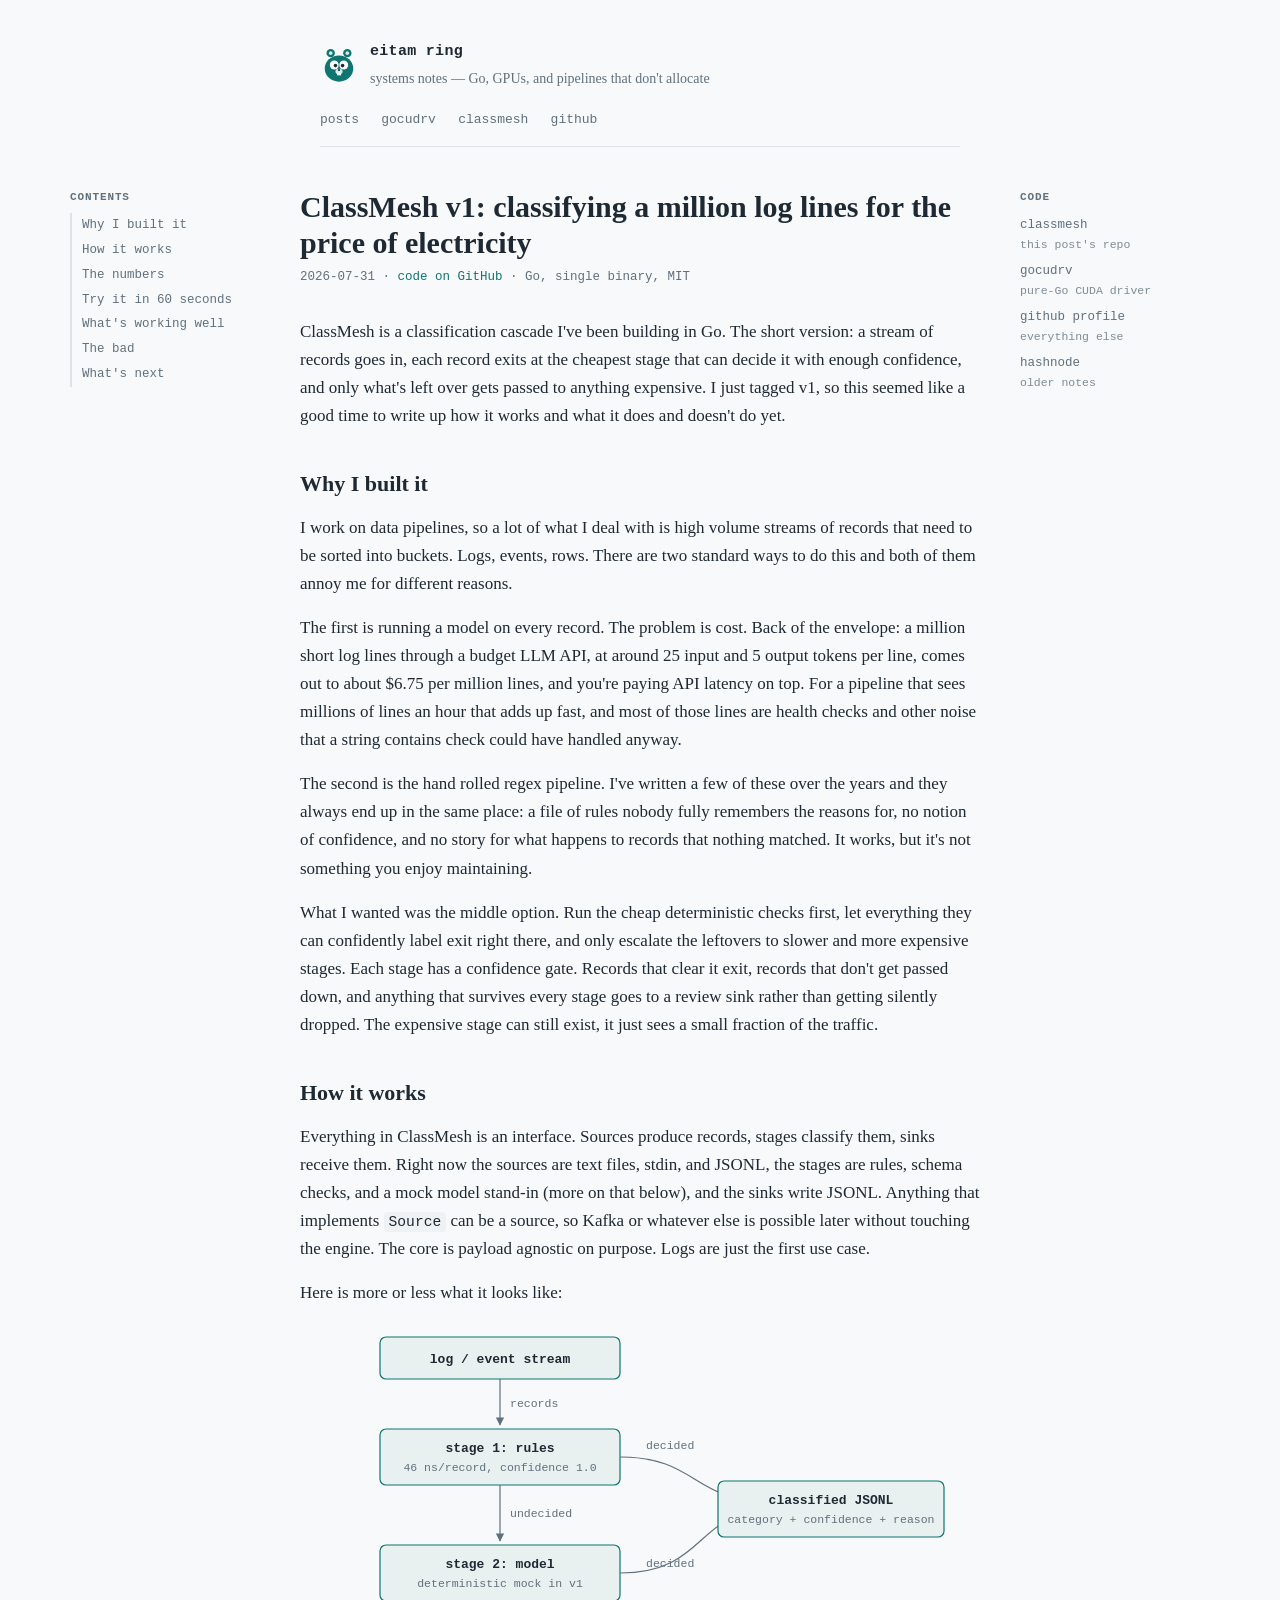
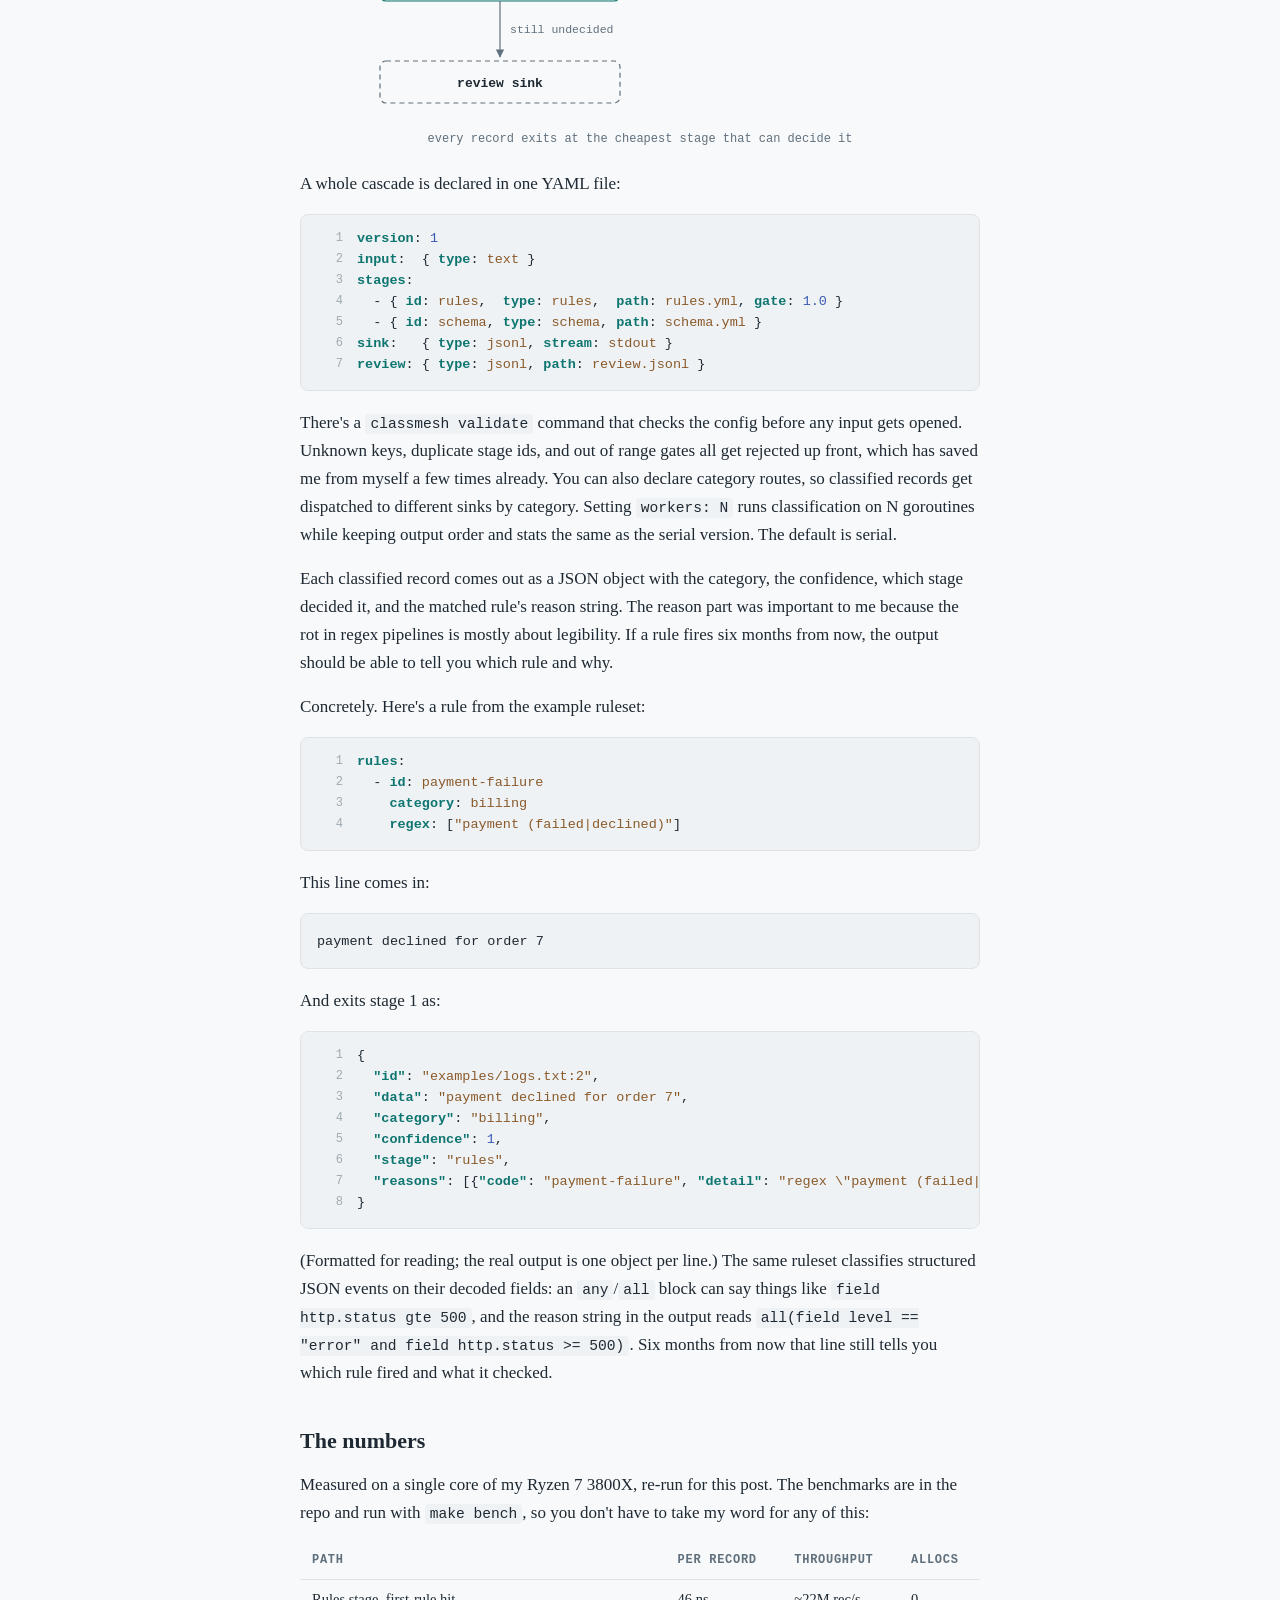
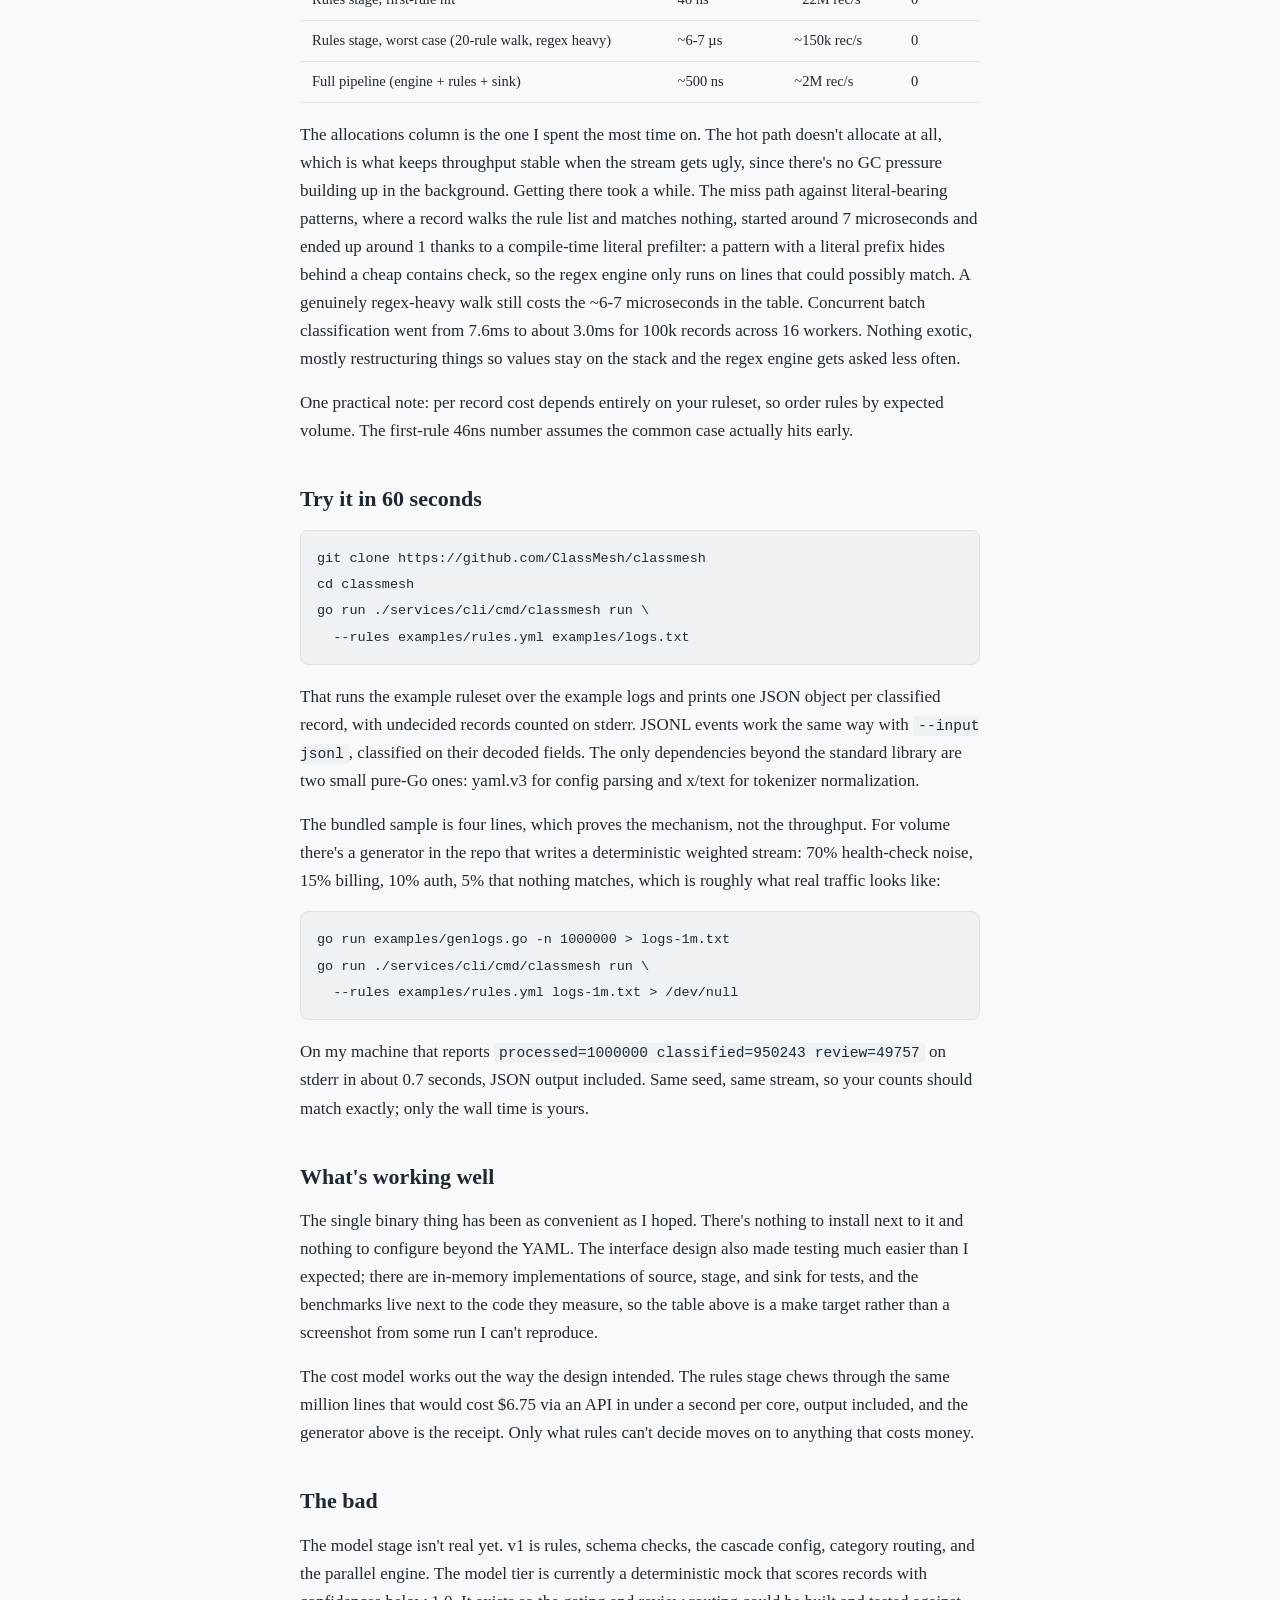
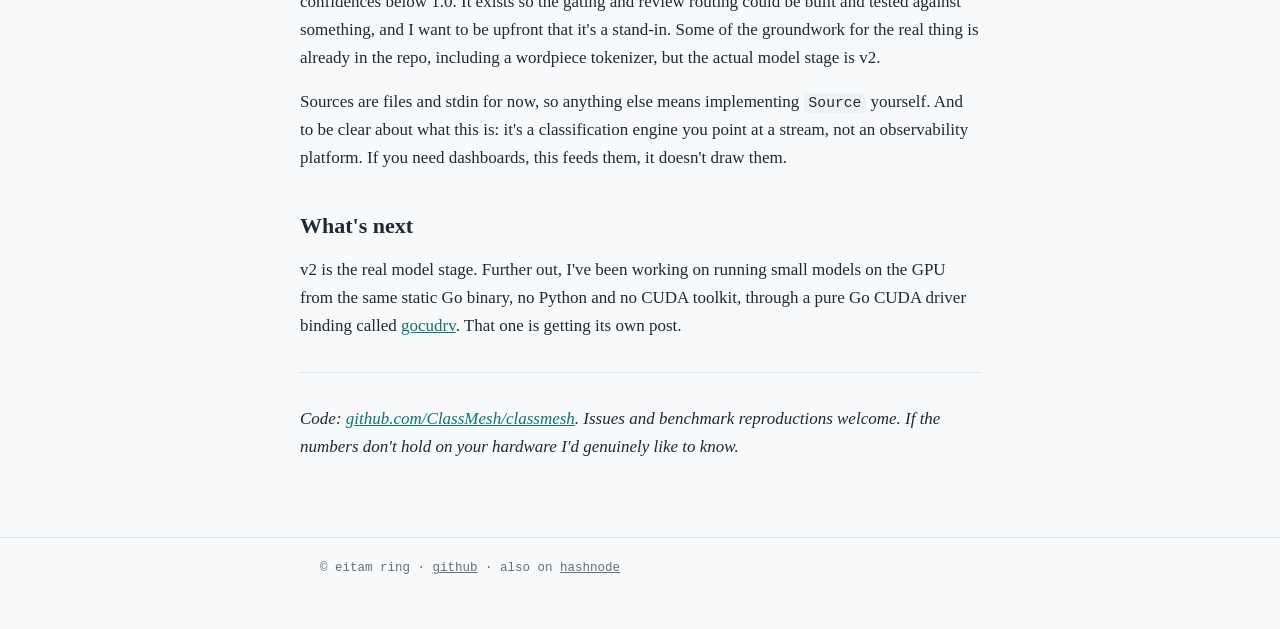
==== posts/classmesh-v1.html @ d7015627 "add rule matching example to classmesh post" ====
<!DOCTYPE html>
<html lang="en">
<head>
<meta charset="UTF-8">
<meta name="viewport" content="width=device-width, initial-scale=1.0">
<title>ClassMesh v1: classifying a million log lines for the price of electricity</title>
<meta name="description" content="A confidence-gated classification cascade in Go. Deterministic rules first, models next, expensive calls only for what's left. Zero allocations on the hot path.">
<link rel="stylesheet" href="/css/style.css">
<link rel="icon" type="image/svg+xml" href="data:image/svg+xml,%3Csvg xmlns='http://www.w3.org/2000/svg' viewBox='0 0 64 64'%3E%3Ccircle cx='18' cy='12' r='7' fill='%230e7570'/%3E%3Ccircle cx='46' cy='12' r='7' fill='%230e7570'/%3E%3Cellipse cx='32' cy='38' rx='24' ry='22' fill='%230e7570'/%3E%3Ccircle cx='24' cy='32' r='7.5' fill='%23fff'/%3E%3Ccircle cx='40' cy='32' r='7.5' fill='%23fff'/%3E%3Ccircle cx='26' cy='33' r='3' fill='%231f2933'/%3E%3Ccircle cx='38' cy='33' r='3' fill='%231f2933'/%3E%3Cellipse cx='32' cy='43' rx='6' ry='4.5' fill='%23d7ebe9'/%3E%3Ccircle cx='32' cy='40.5' r='1.8' fill='%231f2933'/%3E%3Crect x='28.6' y='45' width='3.2' height='4.5' rx='1' fill='%23fff'/%3E%3Crect x='32.2' y='45' width='3.2' height='4.5' rx='1' fill='%23fff'/%3E%3C/svg%3E">
</head>
<body>

<header class="site">
  <div class="container">
    <div class="brand">
      <svg class="logo" viewBox="0 0 64 64" width="38" height="38" aria-hidden="true">
        <circle cx="18" cy="12" r="7" fill="#0e7570"/>
        <circle cx="46" cy="12" r="7" fill="#0e7570"/>
        <circle cx="18" cy="12" r="3" fill="#d7ebe9"/>
        <circle cx="46" cy="12" r="3" fill="#d7ebe9"/>
        <ellipse cx="32" cy="38" rx="24" ry="22" fill="#0e7570"/>
        <circle cx="24" cy="32" r="7.5" fill="#fff"/>
        <circle cx="40" cy="32" r="7.5" fill="#fff"/>
        <circle cx="26" cy="33" r="3" fill="#1f2933"/>
        <circle cx="38" cy="33" r="3" fill="#1f2933"/>
        <ellipse cx="32" cy="43" rx="6" ry="4.5" fill="#d7ebe9"/>
        <circle cx="32" cy="40.5" r="1.8" fill="#1f2933"/>
        <rect x="28.6" y="45" width="3.2" height="4.5" rx="1" fill="#fff"/>
        <rect x="32.2" y="45" width="3.2" height="4.5" rx="1" fill="#fff"/>
      </svg>
      <div>
        <div class="name"><a href="/">eitam ring</a></div>
        <div class="tagline">systems notes — Go, GPUs, and pipelines that don't allocate</div>
      </div>
    </div>
    <nav>
      <a href="/">posts</a>
      <a href="https://github.com/eitamring/gocudrv">gocudrv</a>
      <a href="https://github.com/ClassMesh/classmesh">classmesh</a>
      <a href="https://github.com/eitamring">github</a>
    </nav>
  </div>
</header>

<main>
  <div class="post-grid">

    <nav class="rail toc" aria-label="Table of contents">
      <h4>contents</h4>
      <a href="#why">Why I built it</a>
      <a href="#how">How it works</a>
      <a href="#numbers">The numbers</a>
      <a href="#try">Try it in 60 seconds</a>
      <a href="#good">What's working well</a>
      <a href="#bad">The bad</a>
      <a href="#next">What's next</a>
    </nav>

    <article>
      <h1>ClassMesh v1: classifying a million log lines for the price of electricity</h1>
      <div class="meta">2026-07-31 · <a href="https://github.com/ClassMesh/classmesh">code on GitHub</a> · Go, single binary, MIT</div>

      <p>ClassMesh is a classification cascade I've been building in Go. The short
      version: a stream of records goes in, each record exits at the cheapest stage
      that can decide it with enough confidence, and only what's left over gets
      passed to anything expensive. I just tagged v1, so this seemed like a good
      time to write up how it works and what it does and doesn't do yet.</p>

      <h2 id="why">Why I built it</h2>

      <p>I work on data pipelines, so a lot of what I deal with is high volume
      streams of records that need to be sorted into buckets. Logs, events, rows.
      There are two standard ways to do this and both of them annoy me for
      different reasons.</p>

      <p>The first is running a model on every record. The problem is cost.
      Back of the envelope: a million short log lines through a budget LLM API,
      at around 25 input and 5 output tokens per line, comes out to about $6.75
      per million lines, and you're paying API latency on top. For a pipeline
      that sees millions of lines an hour that adds up fast, and most of those
      lines are health checks and other noise that a string contains check
      could have handled anyway.</p>

      <p>The second is the hand rolled regex pipeline. I've written a few of
      these over the years and they always end up in the same place: a file of
      rules nobody fully remembers the reasons for, no notion of confidence,
      and no story for what happens to records that nothing matched. It works,
      but it's not something you enjoy maintaining.</p>

      <p>What I wanted was the middle option. Run the cheap deterministic checks
      first, let everything they can confidently label exit right there, and only
      escalate the leftovers to slower and more expensive stages. Each stage has
      a confidence gate. Records that clear it exit, records that don't get passed
      down, and anything that survives every stage goes to a review sink rather
      than getting silently dropped. The expensive stage can still exist, it just
      sees a small fraction of the traffic.</p>

      <h2 id="how">How it works</h2>

      <p>Everything in ClassMesh is an interface. Sources produce records, stages
      classify them, sinks receive them. Right now the sources are text files,
      stdin, and JSONL, the stages are rules, schema checks, and a mock model
      stand-in (more on that below), and the sinks write JSONL. Anything that
      implements <code>Source</code> can be a source, so Kafka or whatever else
      is possible later without touching the engine. The core is payload agnostic
      on purpose. Logs are just the first use case.</p>

      <p>Here is more or less what it looks like:</p>

      <figure class="diagram">
        <svg viewBox="0 0 660 392" width="660" role="img" aria-label="Cascade flow: a stream enters the rules stage; decided records exit to the classified JSONL sink; undecided records escalate to the model stage and finally to the review sink.">
          <defs>
            <marker id="arr" viewBox="0 0 10 10" refX="9" refY="5" markerWidth="7" markerHeight="7" orient="auto-start-reverse">
              <path d="M0,0 L10,5 L0,10 z" fill="#61707d"/>
            </marker>
          </defs>
          <style>
            .box{fill:#e8f1f0;stroke:#0e7570;stroke-width:1.2}
            .boxalt{fill:#f7f9fa;stroke:#61707d;stroke-width:1.2;stroke-dasharray:5 4}
            .t{font:600 13px ui-monospace,Menlo,Consolas,monospace;fill:#1f2933;text-anchor:middle}
            .t2{font:11.5px ui-monospace,Menlo,Consolas,monospace;fill:#61707d;text-anchor:middle}
            .lbl{font:11.5px ui-monospace,Menlo,Consolas,monospace;fill:#61707d}
            .edge{stroke:#61707d;stroke-width:1.2;fill:none}
          </style>

          <rect class="box" x="70" y="14" width="240" height="42" rx="6"/>
          <text class="t" x="190" y="40">log / event stream</text>

          <line class="edge" x1="190" y1="56" x2="190" y2="102" marker-end="url(#arr)"/>
          <text class="lbl" x="200" y="84">records</text>

          <rect class="box" x="70" y="106" width="240" height="56" rx="6"/>
          <text class="t" x="190" y="129">stage 1: rules</text>
          <text class="t2" x="190" y="148">46 ns/record, confidence 1.0</text>

          <path class="edge" d="M310,134 C 370,134 380,160 416,172" marker-end="url(#arr)"/>
          <text class="lbl" x="336" y="126">decided</text>

          <line class="edge" x1="190" y1="162" x2="190" y2="218" marker-end="url(#arr)"/>
          <text class="lbl" x="200" y="194">undecided</text>

          <rect class="box" x="70" y="222" width="240" height="56" rx="6"/>
          <text class="t" x="190" y="245">stage 2: model</text>
          <text class="t2" x="190" y="264">deterministic mock in v1</text>

          <path class="edge" d="M310,250 C 375,250 385,215 416,198" marker-end="url(#arr)"/>
          <text class="lbl" x="336" y="244">decided</text>

          <line class="edge" x1="190" y1="278" x2="190" y2="334" marker-end="url(#arr)"/>
          <text class="lbl" x="200" y="310">still undecided</text>

          <rect class="boxalt" x="70" y="338" width="240" height="42" rx="6"/>
          <text class="t" x="190" y="364">review sink</text>

          <rect class="box" x="408" y="158" width="226" height="56" rx="6"/>
          <text class="t" x="521" y="181">classified JSONL</text>
          <text class="t2" x="521" y="200">category + confidence + reason</text>
        </svg>
        <figcaption>every record exits at the cheapest stage that can decide it</figcaption>
      </figure>

      <p>A whole cascade is declared in one YAML file:</p>

      <pre class="code-numbered"><code><span class="ln"><span class="tok-k">version</span>: <span class="tok-n">1</span></span>
<span class="ln"><span class="tok-k">input</span>:  { <span class="tok-k">type</span>: <span class="tok-s">text</span> }</span>
<span class="ln"><span class="tok-k">stages</span>:</span>
<span class="ln">  - { <span class="tok-k">id</span>: <span class="tok-s">rules</span>,  <span class="tok-k">type</span>: <span class="tok-s">rules</span>,  <span class="tok-k">path</span>: <span class="tok-s">rules.yml</span>, <span class="tok-k">gate</span>: <span class="tok-n">1.0</span> }</span>
<span class="ln">  - { <span class="tok-k">id</span>: <span class="tok-s">schema</span>, <span class="tok-k">type</span>: <span class="tok-s">schema</span>, <span class="tok-k">path</span>: <span class="tok-s">schema.yml</span> }</span>
<span class="ln"><span class="tok-k">sink</span>:   { <span class="tok-k">type</span>: <span class="tok-s">jsonl</span>, <span class="tok-k">stream</span>: <span class="tok-s">stdout</span> }</span>
<span class="ln"><span class="tok-k">review</span>: { <span class="tok-k">type</span>: <span class="tok-s">jsonl</span>, <span class="tok-k">path</span>: <span class="tok-s">review.jsonl</span> }</span></code></pre>

      <p>There's a <code>classmesh validate</code> command that checks the config
      before any input gets opened. Unknown keys, duplicate stage ids, and out of
      range gates all get rejected up front, which has saved me from myself a few
      times already. You can also declare category routes, so classified records
      get dispatched to different sinks by category. Setting <code>workers: N</code>
      runs classification on N goroutines while keeping output order and stats the
      same as the serial version. The default is serial.</p>

      <p>Each classified record comes out as a JSON object with the category, the
      confidence, which stage decided it, and the matched rule's reason string.
      The reason part was important to me because the rot in regex pipelines is
      mostly about legibility. If a rule fires six months from now, the output
      should be able to tell you which rule and why.</p>

      <p>Concretely. Here's a rule from the example ruleset:</p>

      <pre class="code-numbered"><code><span class="ln"><span class="tok-k">rules</span>:</span>
<span class="ln">  - <span class="tok-k">id</span>: <span class="tok-s">payment-failure</span></span>
<span class="ln">    <span class="tok-k">category</span>: <span class="tok-s">billing</span></span>
<span class="ln">    <span class="tok-k">regex</span>: [<span class="tok-s">"payment (failed|declined)"</span>]</span></code></pre>

      <p>This line comes in:</p>

      <pre><code>payment declined for order 7</code></pre>

      <p>And exits stage 1 as:</p>

      <pre class="code-numbered"><code><span class="ln">{</span>
<span class="ln">  <span class="tok-k">"id"</span>: <span class="tok-s">"examples/logs.txt:2"</span>,</span>
<span class="ln">  <span class="tok-k">"data"</span>: <span class="tok-s">"payment declined for order 7"</span>,</span>
<span class="ln">  <span class="tok-k">"category"</span>: <span class="tok-s">"billing"</span>,</span>
<span class="ln">  <span class="tok-k">"confidence"</span>: <span class="tok-n">1</span>,</span>
<span class="ln">  <span class="tok-k">"stage"</span>: <span class="tok-s">"rules"</span>,</span>
<span class="ln">  <span class="tok-k">"reasons"</span>: [{<span class="tok-k">"code"</span>: <span class="tok-s">"payment-failure"</span>, <span class="tok-k">"detail"</span>: <span class="tok-s">"regex \"payment (failed|declined)\""</span>}]</span>
<span class="ln">}</span></code></pre>

      <p>(Formatted for reading; the real output is one object per line.) The
      same ruleset classifies structured JSON events on their decoded fields:
      an <code>any</code>/<code>all</code> block can say things like
      <code>field http.status gte 500</code>, and the reason string in the
      output reads <code>all(field level == "error" and field http.status
      &gt;= 500)</code>. Six months from now that line still tells you which
      rule fired and what it checked.</p>

      <h2 id="numbers">The numbers</h2>

      <p>Measured on a single core of my Ryzen 7 3800X, re-run for this post. The
      benchmarks are in the repo and run with <code>make bench</code>, so you
      don't have to take my word for any of this:</p>

      <table>
        <tr><th>Path</th><th>Per record</th><th>Throughput</th><th>Allocs</th></tr>
        <tr><td>Rules stage, first-rule hit</td><td>46 ns</td><td>~22M rec/s</td><td>0</td></tr>
        <tr><td>Rules stage, worst case (20-rule walk, regex heavy)</td><td>~6-7 µs</td><td>~150k rec/s</td><td>0</td></tr>
        <tr><td>Full pipeline (engine + rules + sink)</td><td>~500 ns</td><td>~2M rec/s</td><td>0</td></tr>
      </table>

      <p>The allocations column is the one I spent the most time on. The hot path
      doesn't allocate at all, which is what keeps throughput stable when the
      stream gets ugly, since there's no GC pressure building up in the
      background. Getting there took a while. The miss path against
      literal-bearing patterns, where a record walks the rule list and matches
      nothing, started around 7 microseconds and ended up around 1 thanks to a
      compile-time literal prefilter: a pattern with a literal prefix hides
      behind a cheap contains check, so the regex engine only runs on lines that
      could possibly match. A genuinely regex-heavy walk still costs the ~6-7
      microseconds in the table. Concurrent batch classification went from 7.6ms
      to about 3.0ms for 100k records across 16 workers. Nothing exotic, mostly
      restructuring things so values stay on the stack and the regex engine gets
      asked less often.</p>

      <p>One practical note: per record cost depends entirely on your ruleset,
      so order rules by expected volume. The first-rule 46ns number assumes the
      common case actually hits early.</p>

      <h2 id="try">Try it in 60 seconds</h2>

      <pre><code>git clone https://github.com/ClassMesh/classmesh
cd classmesh
go run ./services/cli/cmd/classmesh run \
  --rules examples/rules.yml examples/logs.txt</code></pre>

      <p>That runs the example ruleset over the example logs and prints one JSON
      object per classified record, with undecided records counted on stderr.
      JSONL events work the same way with <code>--input jsonl</code>, classified
      on their decoded fields. The only dependencies beyond the standard library
      are two small pure-Go ones: yaml.v3 for config parsing and x/text for
      tokenizer normalization.</p>

      <p>The bundled sample is four lines, which proves the mechanism, not the
      throughput. For volume there's a generator in the repo that writes a
      deterministic weighted stream: 70% health-check noise, 15% billing, 10%
      auth, 5% that nothing matches, which is roughly what real traffic looks
      like:</p>

      <pre><code>go run examples/genlogs.go -n 1000000 > logs-1m.txt
go run ./services/cli/cmd/classmesh run \
  --rules examples/rules.yml logs-1m.txt > /dev/null</code></pre>

      <p>On my machine that reports <code>processed=1000000 classified=950243
      review=49757</code> on stderr in about 0.7 seconds, JSON output included.
      Same seed, same stream, so your counts should match exactly; only the
      wall time is yours.</p>

      <h2 id="good">What's working well</h2>

      <p>The single binary thing has been as convenient as I hoped. There's nothing
      to install next to it and nothing to configure beyond the YAML. The interface
      design also made testing much easier than I expected; there are in-memory
      implementations of source, stage, and sink for tests, and the benchmarks
      live next to the code they measure, so the table above is a make target
      rather than a screenshot from some run I can't reproduce.</p>

      <p>The cost model works out the way the design intended. The rules stage
      chews through the same million lines that would cost $6.75 via an API in
      under a second per core, output included, and the generator above is the
      receipt. Only what rules can't decide moves on to anything that costs
      money.</p>

      <h2 id="bad">The bad</h2>

      <p>The model stage isn't real yet. v1 is rules, schema checks, the cascade
      config, category routing, and the parallel engine. The model tier is
      currently a deterministic mock that scores records with confidences below
      1.0. It exists so the gating and review routing could be built and tested
      against something, and I want to be upfront that it's a stand-in. Some of
      the groundwork for the real thing is already in the repo, including a
      wordpiece tokenizer, but the actual model stage is v2.</p>

      <p>Sources are files and stdin for now, so anything else means implementing
      <code>Source</code> yourself. And to be clear about what this is: it's a
      classification engine you point at a stream, not an observability platform.
      If you need dashboards, this feeds them, it doesn't draw them.</p>

      <h2 id="next">What's next</h2>

      <p>v2 is the real model stage. Further out, I've been working on running
      small models on the GPU from the same static Go binary, no Python and no
      CUDA toolkit, through a pure Go CUDA driver binding called
      <a href="https://github.com/eitamring/gocudrv">gocudrv</a>. That one is
      getting its own post.</p>

      <hr>
      <p><em>Code: <a href="https://github.com/ClassMesh/classmesh">github.com/ClassMesh/classmesh</a>.
      Issues and benchmark reproductions welcome. If the numbers don't hold on
      your hardware I'd genuinely like to know.</em></p>
    </article>

    <aside class="rail repos" aria-label="Code links">
      <h4>code</h4>
      <a href="https://github.com/ClassMesh/classmesh">classmesh</a>
      <div class="desc">this post's repo</div>
      <a href="https://github.com/eitamring/gocudrv">gocudrv</a>
      <div class="desc">pure-Go CUDA driver</div>
      <a href="https://github.com/eitamring">github profile</a>
      <div class="desc">everything else</div>
      <a href="https://valkdb.hashnode.dev">hashnode</a>
      <div class="desc">older notes</div>
    </aside>

  </div>
</main>

<footer class="site">
  <div class="container">
    © eitam ring · <a href="https://github.com/eitamring">github</a> · also on <a href="https://valkdb.hashnode.dev">hashnode</a>
  </div>
</footer>

</body>
</html>
---- css/style.css ----
/* eitamring.github.io — one stylesheet, no build step.
   Palette: cool architectural off-white + slate text + teal accent.
   2026 direction: soft cold white (not cream, not dark), single accent.
   Contrast checked: text 13.9:1, accent on paper 5.6:1 (WCAG AA+). */

:root{
  --paper:#f7f9fa;       /* cool off-white, architectural */
  --surface:#eef2f4;     /* code blocks, slightly deeper cool gray */
  --text:#1f2933;        /* dark slate, softer than black */
  --muted:#61707d;       /* secondary text */
  --accent:#0e7570;      /* transformative teal */
  --accent-soft:#d7ebe9; /* teal wash for subtle highlights */
  --line:#dde3e7;        /* hairlines */
  --maxw:680px;
}
*{margin:0;padding:0;box-sizing:border-box}
html{font-size:17px}
body{
  background:var(--paper);
  color:var(--text);
  font-family:Georgia,'Times New Roman',serif;
  line-height:1.65;
}
.container{max-width:var(--maxw);margin:0 auto;padding:0 20px}

/* header */
header.site{padding:40px 0 8px}
header.site .brand{display:flex;align-items:center;gap:12px}
header.site .logo{flex:none;display:block}
header.site .name{
  font-family:ui-monospace,'SF Mono',Menlo,Consolas,monospace;
  font-size:15px;font-weight:700;letter-spacing:.02em;
}
header.site .name a{color:var(--text);text-decoration:none}
header.site .name a:hover{color:var(--accent)}
header.site .tagline{color:var(--muted);font-size:14px;margin-top:2px}
header.site nav{margin-top:14px;padding-bottom:14px;border-bottom:1px solid var(--line)}
header.site nav a{
  font-family:ui-monospace,'SF Mono',Menlo,Consolas,monospace;
  font-size:13px;color:var(--muted);text-decoration:none;margin-right:18px;
}
header.site nav a:hover{color:var(--accent)}

/* index list */
main{padding:34px 0 60px}
.post-list{list-style:none}
.post-list li{
  display:flex;justify-content:space-between;align-items:baseline;gap:16px;
  padding:10px 0;border-bottom:1px dotted var(--line);
}
.post-list a{color:var(--text);text-decoration:none;font-size:17px}
.post-list a:hover{color:var(--accent);text-decoration:underline}
.post-list time{
  font-family:ui-monospace,'SF Mono',Menlo,Consolas,monospace;
  font-size:12px;color:var(--muted);white-space:nowrap;
}

/* article */
article h1{font-size:30px;line-height:1.2;margin-bottom:6px;font-weight:700}
article .meta{
  font-family:ui-monospace,'SF Mono',Menlo,Consolas,monospace;
  font-size:12.5px;color:var(--muted);margin-bottom:30px;
}
article .meta a{color:var(--accent);text-decoration:none}
article h2{font-size:22px;margin:36px 0 12px}
article h3{font-size:18px;margin:28px 0 10px}
article p{margin-bottom:16px}
article a{color:var(--accent)}
article ul,article ol{margin:0 0 16px 24px}
article li{margin-bottom:6px}
article blockquote{
  border-left:3px solid var(--accent);padding-left:16px;margin:0 0 16px;
  color:var(--muted);font-style:italic;
}
article img{max-width:100%;border-radius:6px;margin:8px 0 16px}
article hr{border:none;border-top:1px solid var(--line);margin:32px 0}
article mark{background:var(--accent-soft);padding:1px 4px;border-radius:3px}

/* code */
code{
  font-family:ui-monospace,'SF Mono',Menlo,Consolas,monospace;
  font-size:.86em;background:var(--surface);
  padding:2px 5px;border-radius:4px;
}
pre{
  background:var(--surface);border:1px solid var(--line);border-radius:8px;
  padding:14px 16px;overflow-x:auto;margin:0 0 18px;line-height:1.55;
}
pre code{background:none;padding:0;font-size:13.5px}

/* line-numbered code with light token tinting (no JS, no highlighter) */
.code-numbered code{counter-reset:line;display:block;white-space:normal}
.code-numbered .ln{display:block;counter-increment:line;padding-left:40px;position:relative;white-space:pre}
.code-numbered .ln::before{
  content:counter(line);position:absolute;left:0;top:0;width:26px;
  text-align:right;color:var(--muted);opacity:.55;font-size:12px;
}
.tok-k{color:var(--accent);font-weight:600}   /* keys, keywords */
.tok-s{color:#8a5a2b}                          /* strings, values */
.tok-n{color:#3b5bb5}                          /* numbers */
.tok-c{color:var(--muted);font-style:italic}   /* comments */

/* flow diagram */
figure.diagram{margin:8px 0 20px;text-align:center}
figure.diagram svg{max-width:100%;height:auto}
figure.diagram figcaption{
  font-family:ui-monospace,'SF Mono',Menlo,Consolas,monospace;
  font-size:12px;color:var(--muted);margin-top:6px;
}

/* tables (benchmarks) */
table{border-collapse:collapse;width:100%;margin:0 0 18px;font-size:14.5px}
th,td{text-align:left;padding:8px 12px;border-bottom:1px solid var(--line)}
th{
  font-family:ui-monospace,'SF Mono',Menlo,Consolas,monospace;
  font-size:12px;text-transform:uppercase;letter-spacing:.06em;color:var(--muted);
}
td code{font-size:13px}

/* post layout: toc rail left, article center, repo rail right.
   Rails only appear when the viewport is wide enough to hold all three. */
.post-grid{
  display:grid;
  grid-template-columns:190px minmax(0,var(--maxw)) 190px;
  gap:40px;justify-content:center;padding:0 20px;
}
.rail{
  position:sticky;top:28px;align-self:start;
  font-family:ui-monospace,'SF Mono',Menlo,Consolas,monospace;
  font-size:12.5px;line-height:1.5;
}
.rail h4{
  font-size:11px;text-transform:uppercase;letter-spacing:.08em;
  color:var(--muted);font-weight:700;margin-bottom:8px;
}
.toc a{
  display:block;color:var(--muted);text-decoration:none;
  padding:3px 0 3px 10px;border-left:2px solid var(--line);
}
.toc a:hover{color:var(--accent);border-left-color:var(--accent)}
.repos a{
  display:block;color:var(--muted);text-decoration:none;padding:3px 0;
}
.repos a:hover{color:var(--accent)}
.repos .desc{color:var(--muted);font-size:11.5px;margin:-2px 0 6px;opacity:.8}
@media(max-width:1120px){
  .post-grid{display:block;max-width:var(--maxw);margin:0 auto;padding:0}
  .rail{display:none}
}

/* footer */
footer.site{
  border-top:1px solid var(--line);padding:20px 0 50px;
  font-family:ui-monospace,'SF Mono',Menlo,Consolas,monospace;
  font-size:12.5px;color:var(--muted);
}
footer.site a{color:var(--muted)}
footer.site a:hover{color:var(--accent)}

@media(max-width:520px){
  html{font-size:16px}
  .post-list li{flex-direction:column;gap:2px}
}
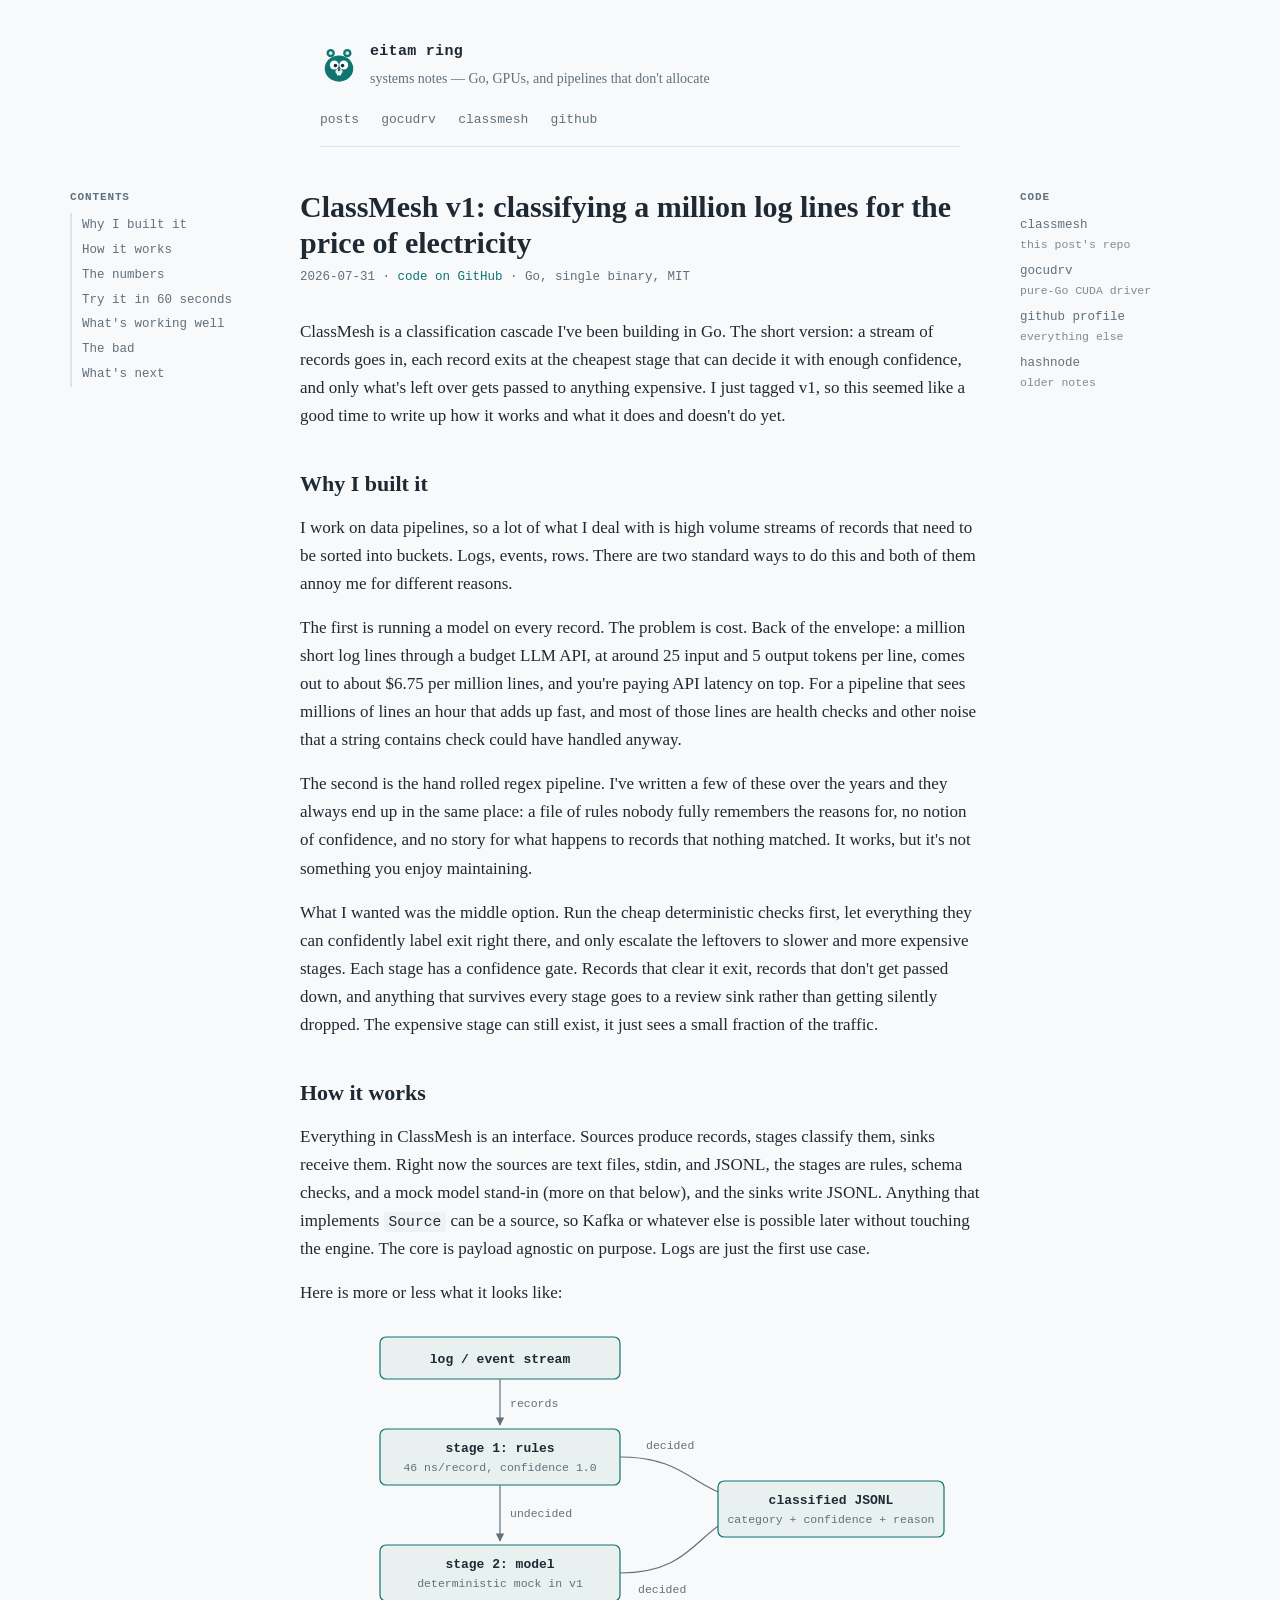
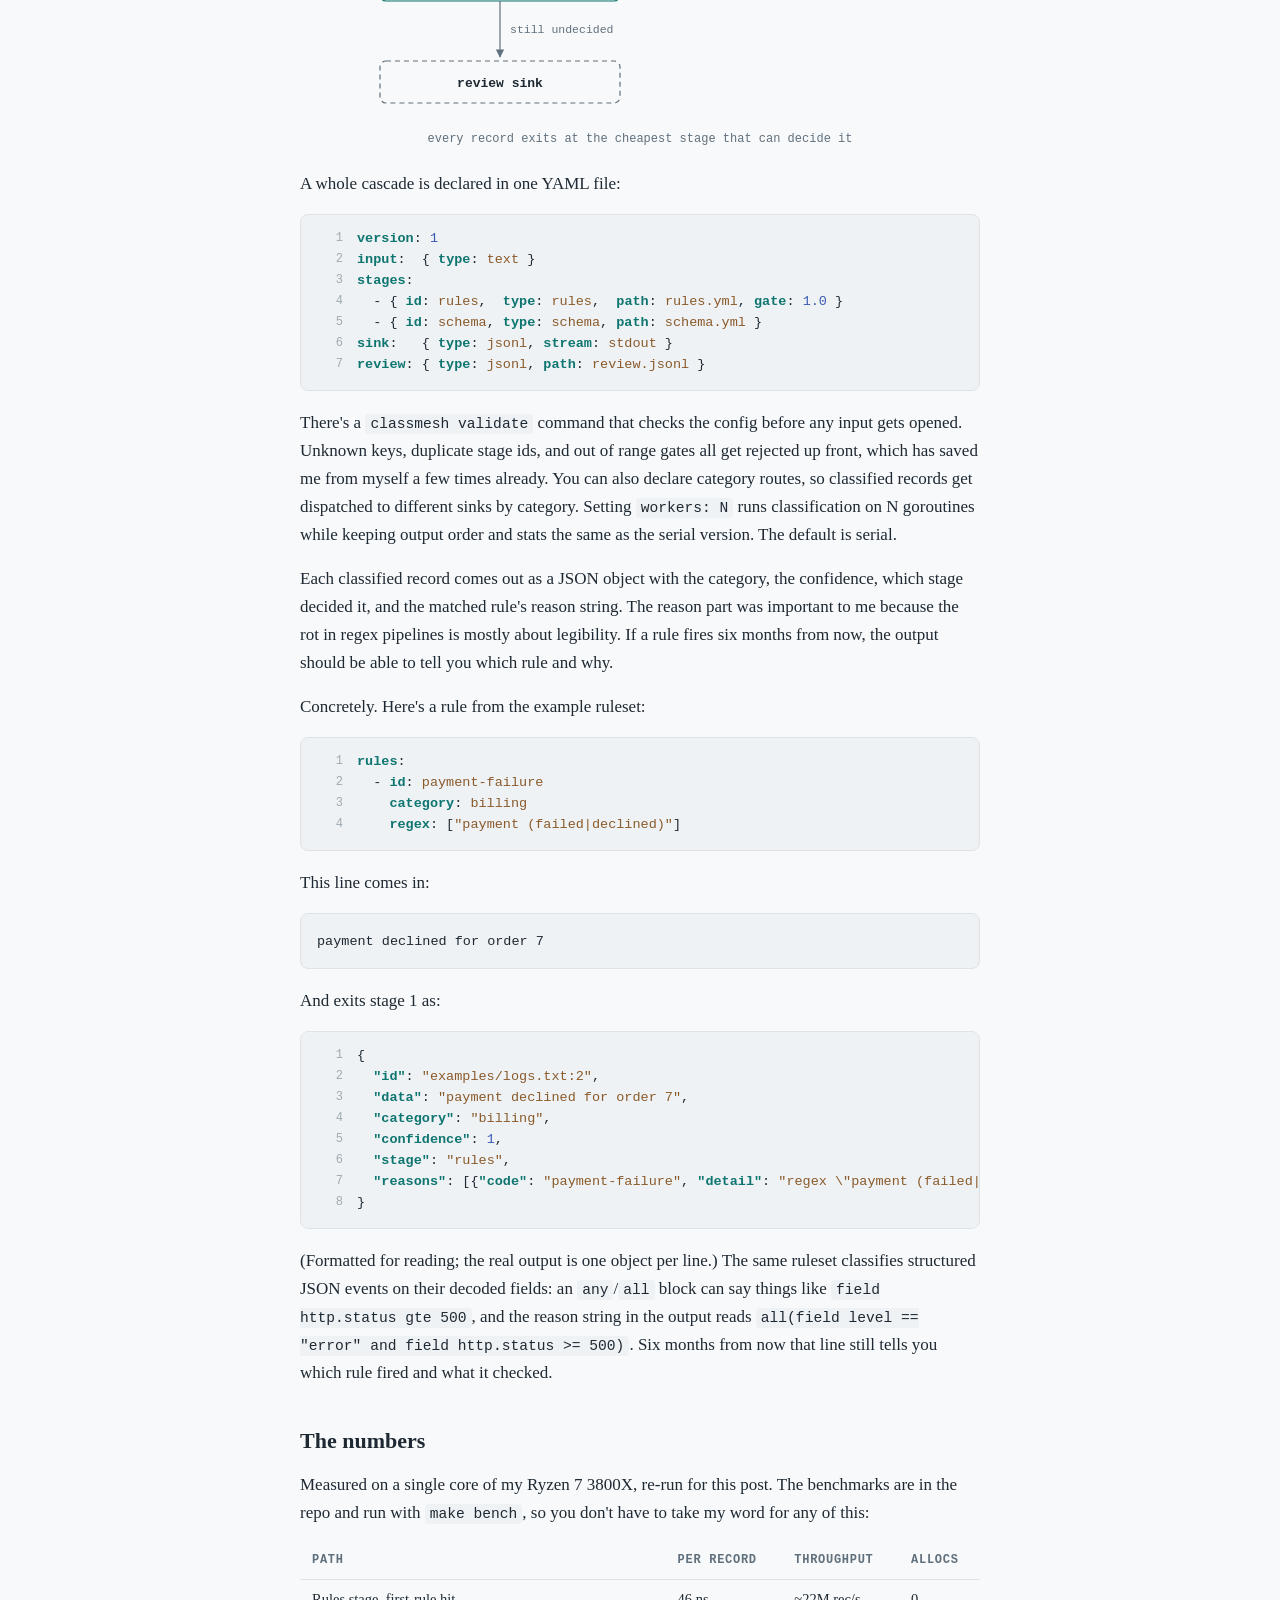
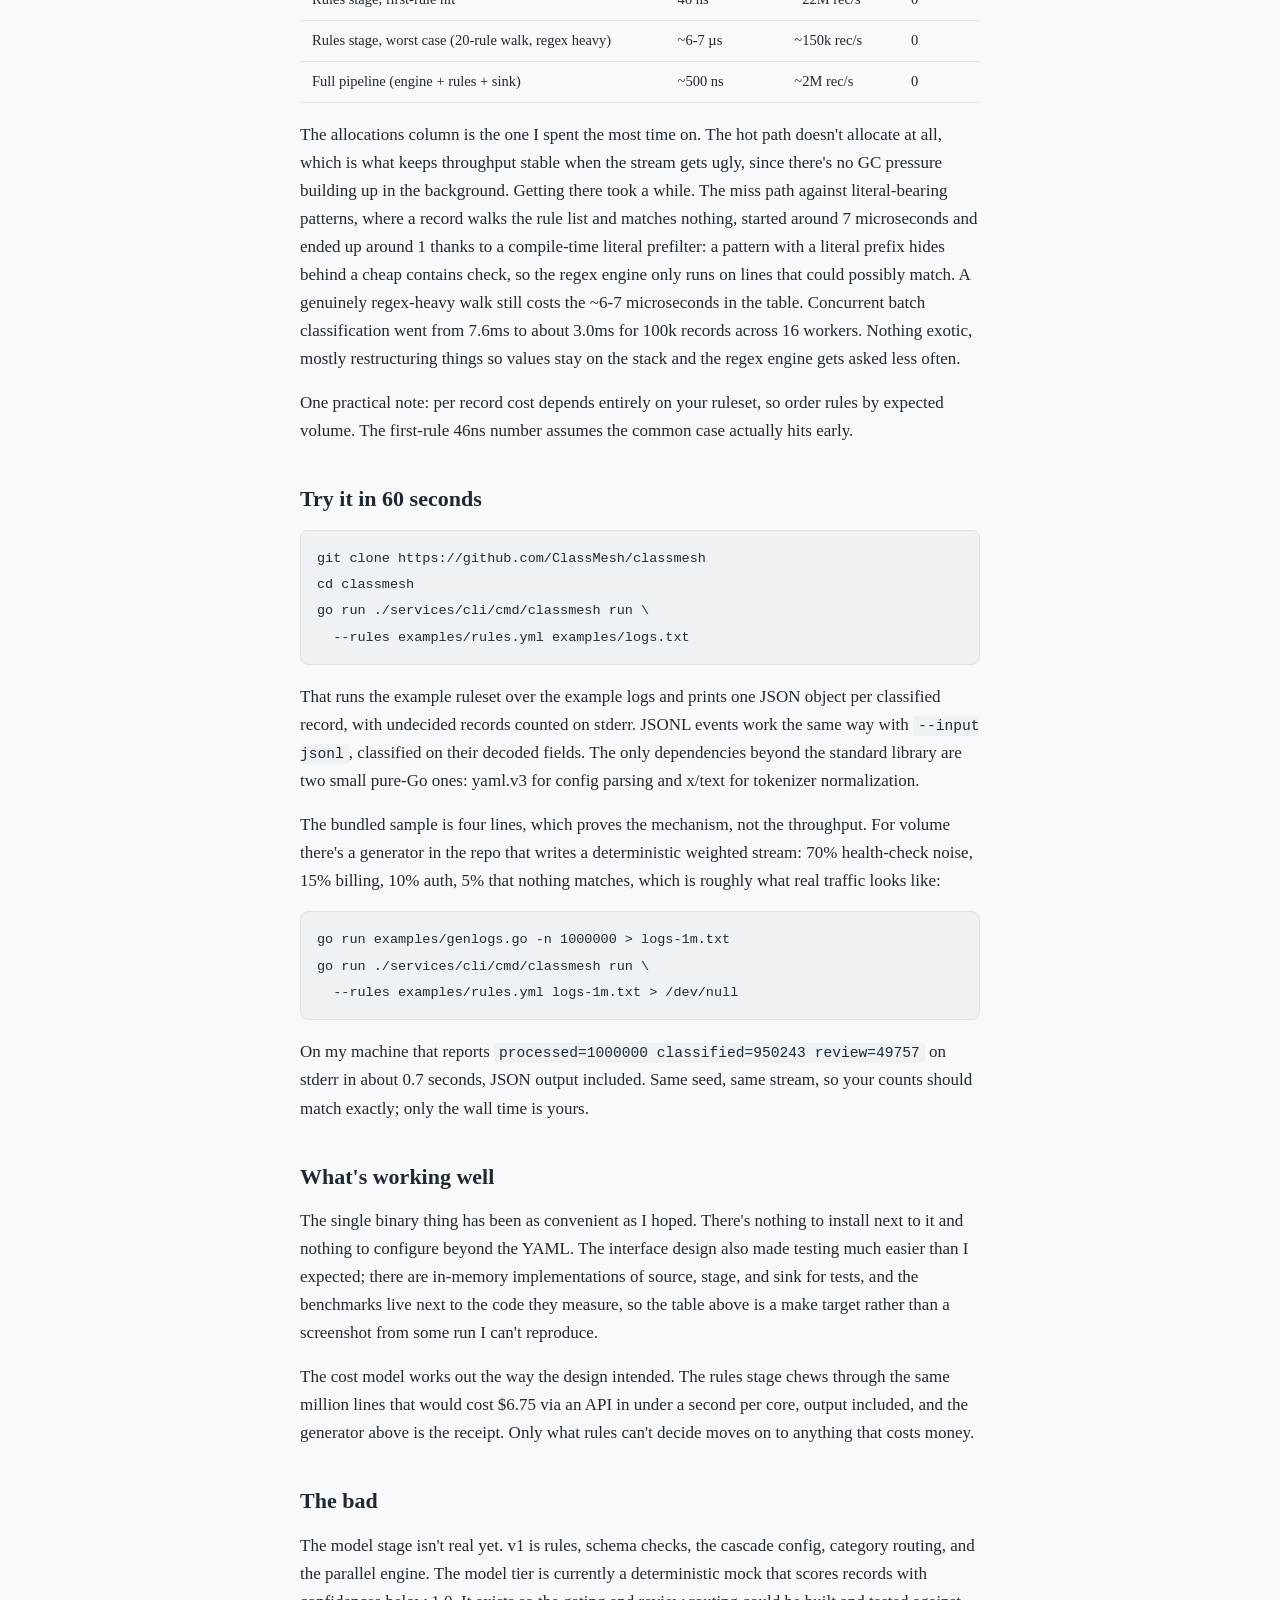
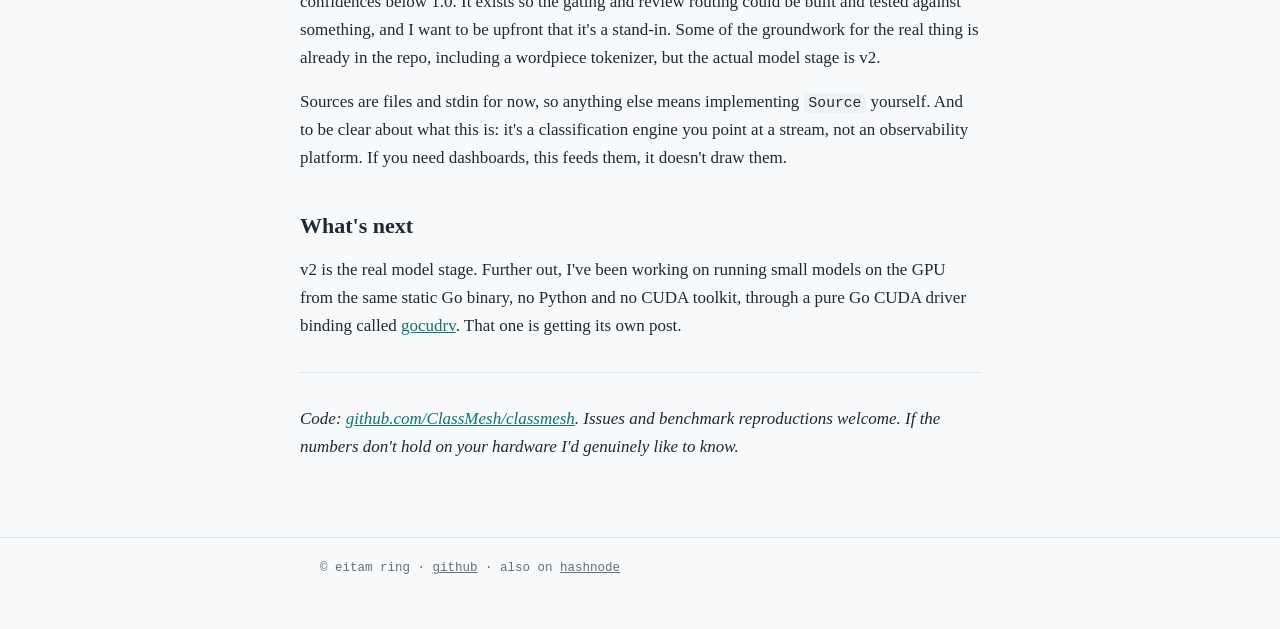
==== commit dc6abfa5: "move decided label off the edge curve" ====
--- a/posts/classmesh-v1.html
+++ b/posts/classmesh-v1.html
@@ -144,7 +144,7 @@
           <text class="t2" x="190" y="264">deterministic mock in v1</text>
 
           <path class="edge" d="M310,250 C 375,250 385,215 416,198" marker-end="url(#arr)"/>
-          <text class="lbl" x="336" y="244">decided</text>
+          <text class="lbl" x="328" y="270">decided</text>
 
           <line class="edge" x1="190" y1="278" x2="190" y2="334" marker-end="url(#arr)"/>
           <text class="lbl" x="200" y="310">still undecided</text>
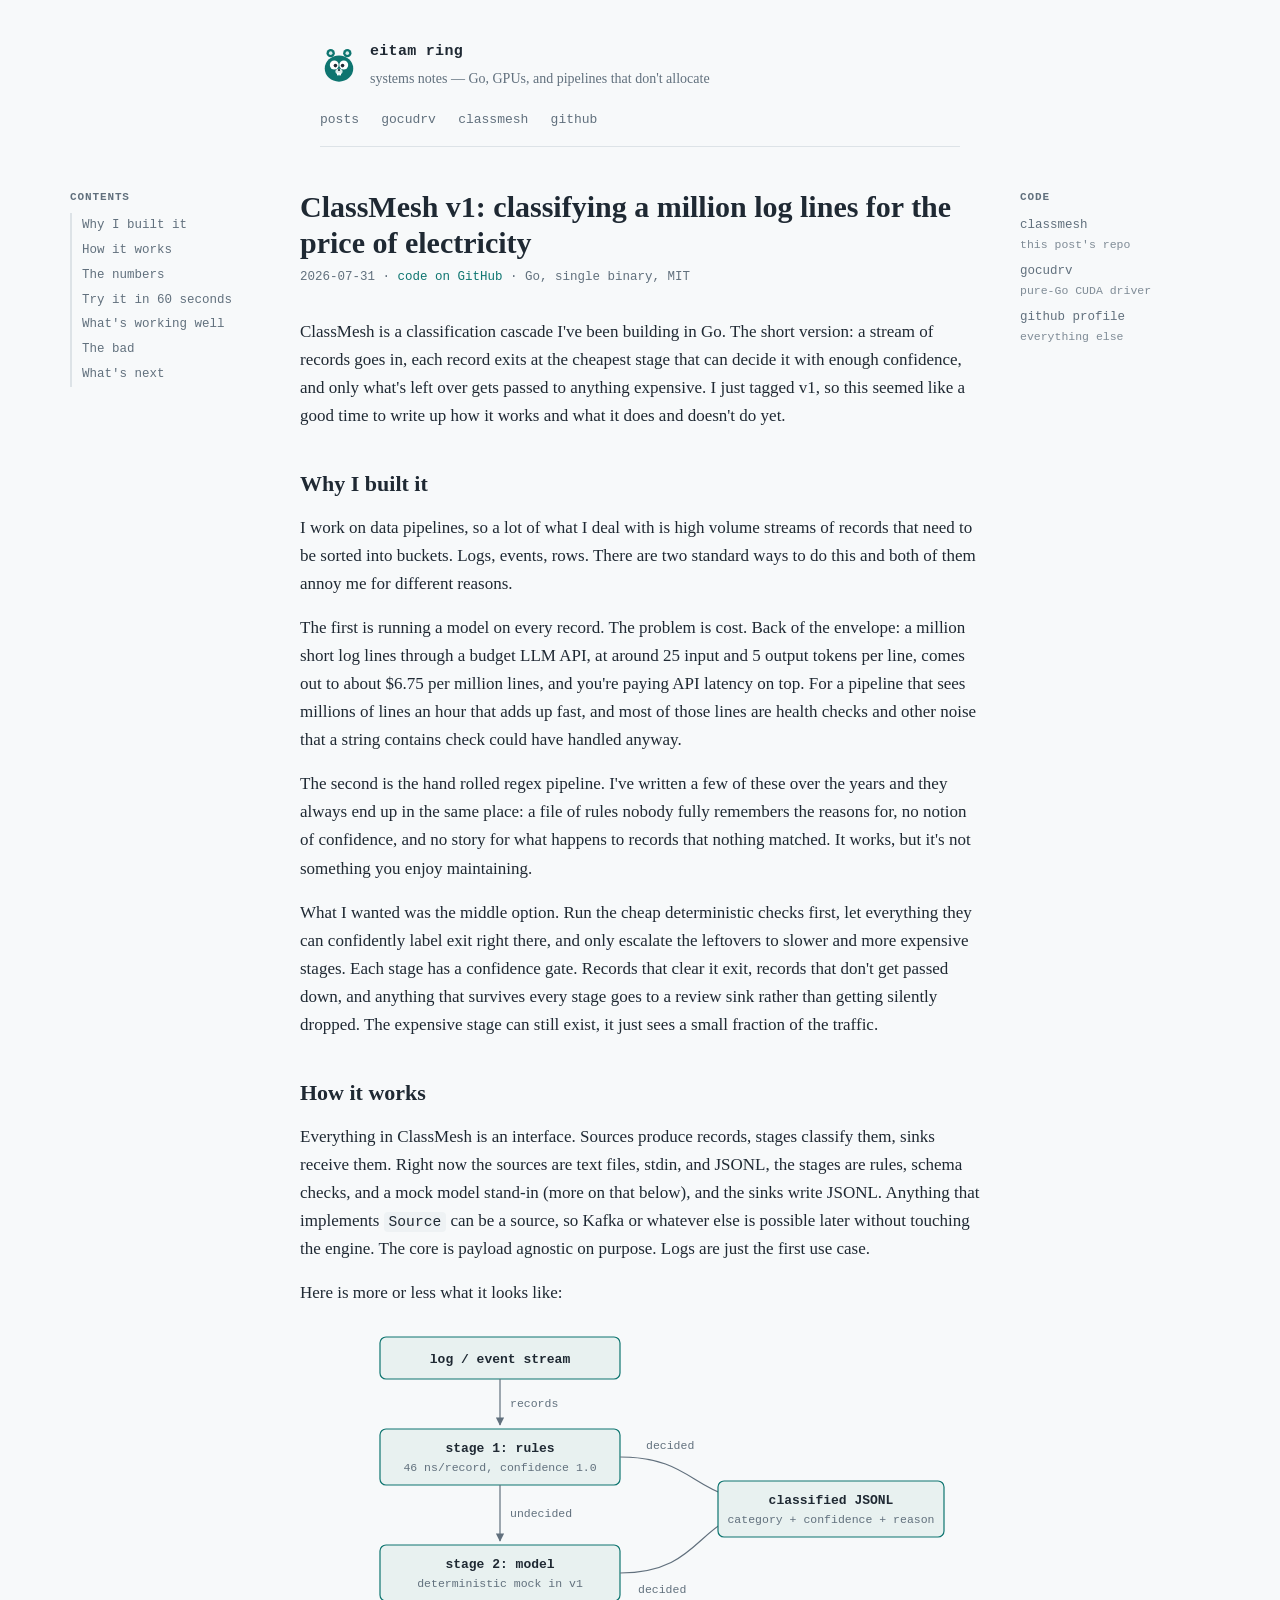
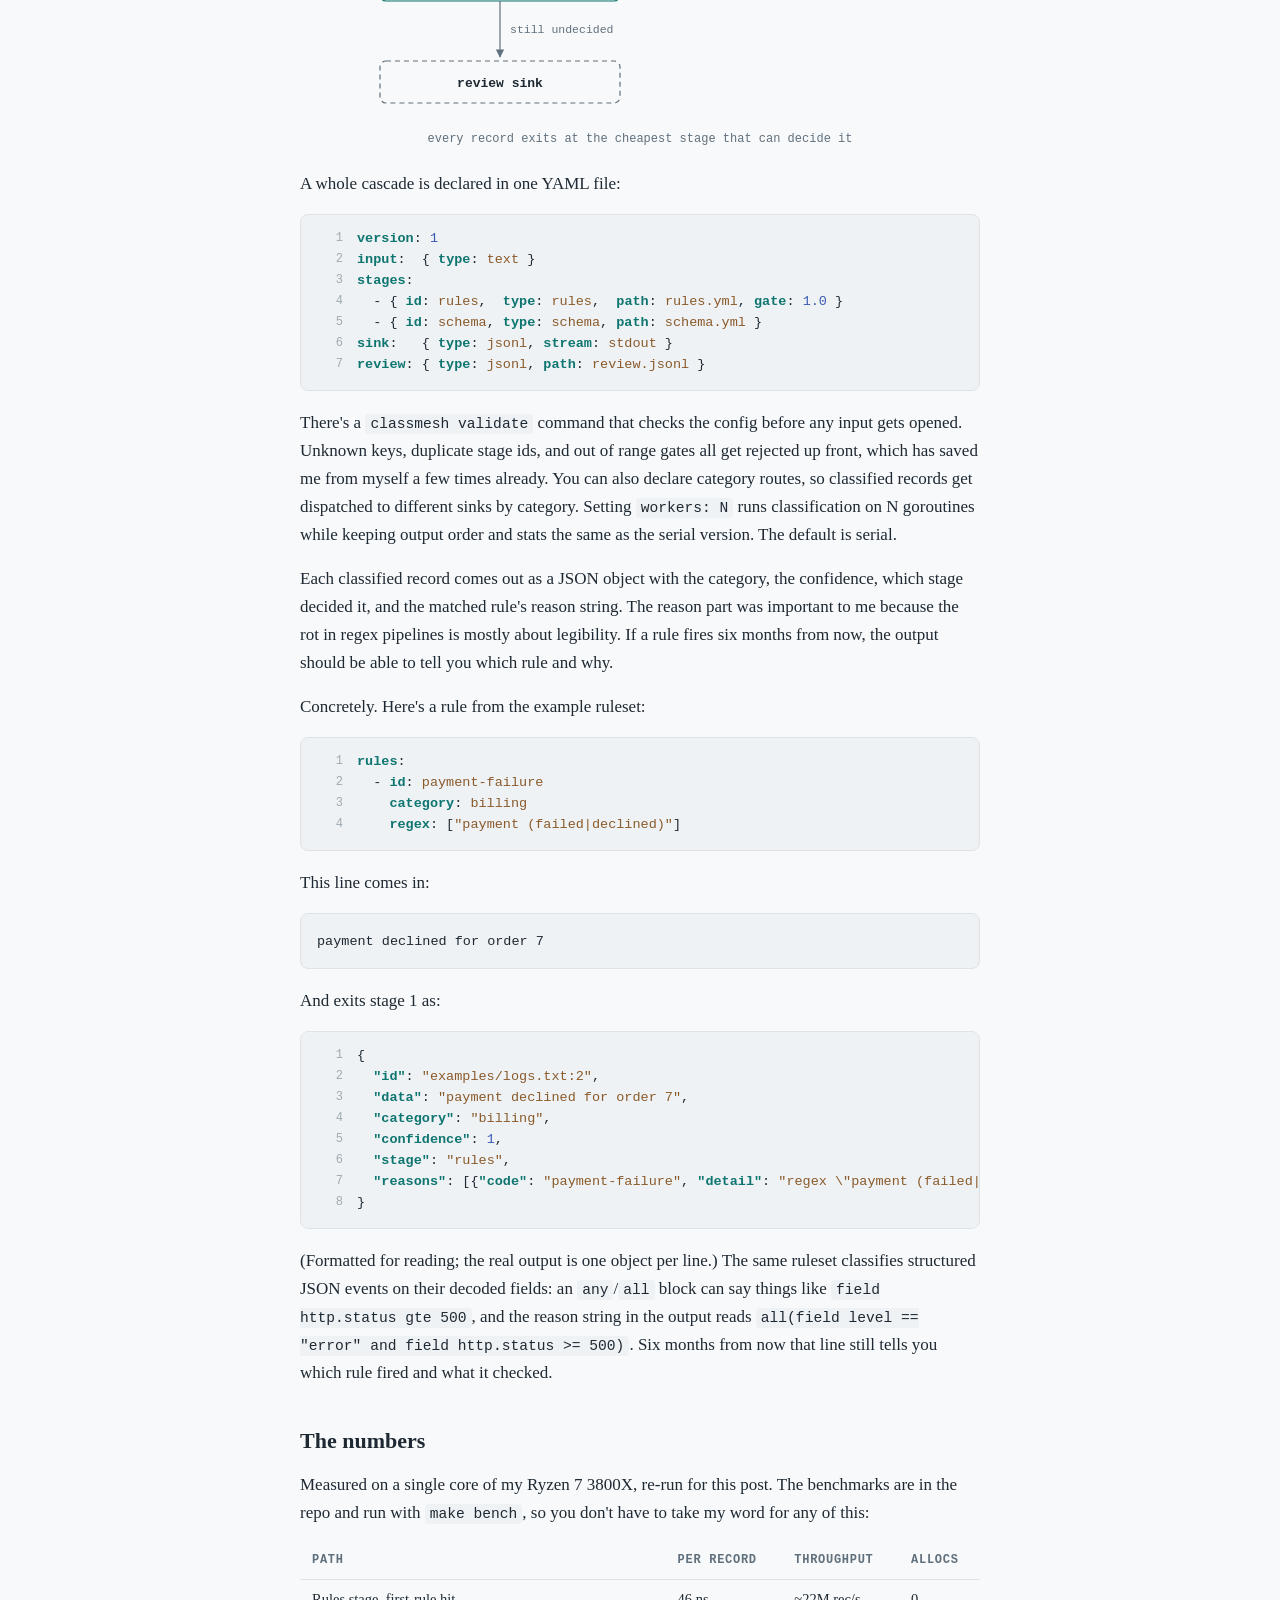
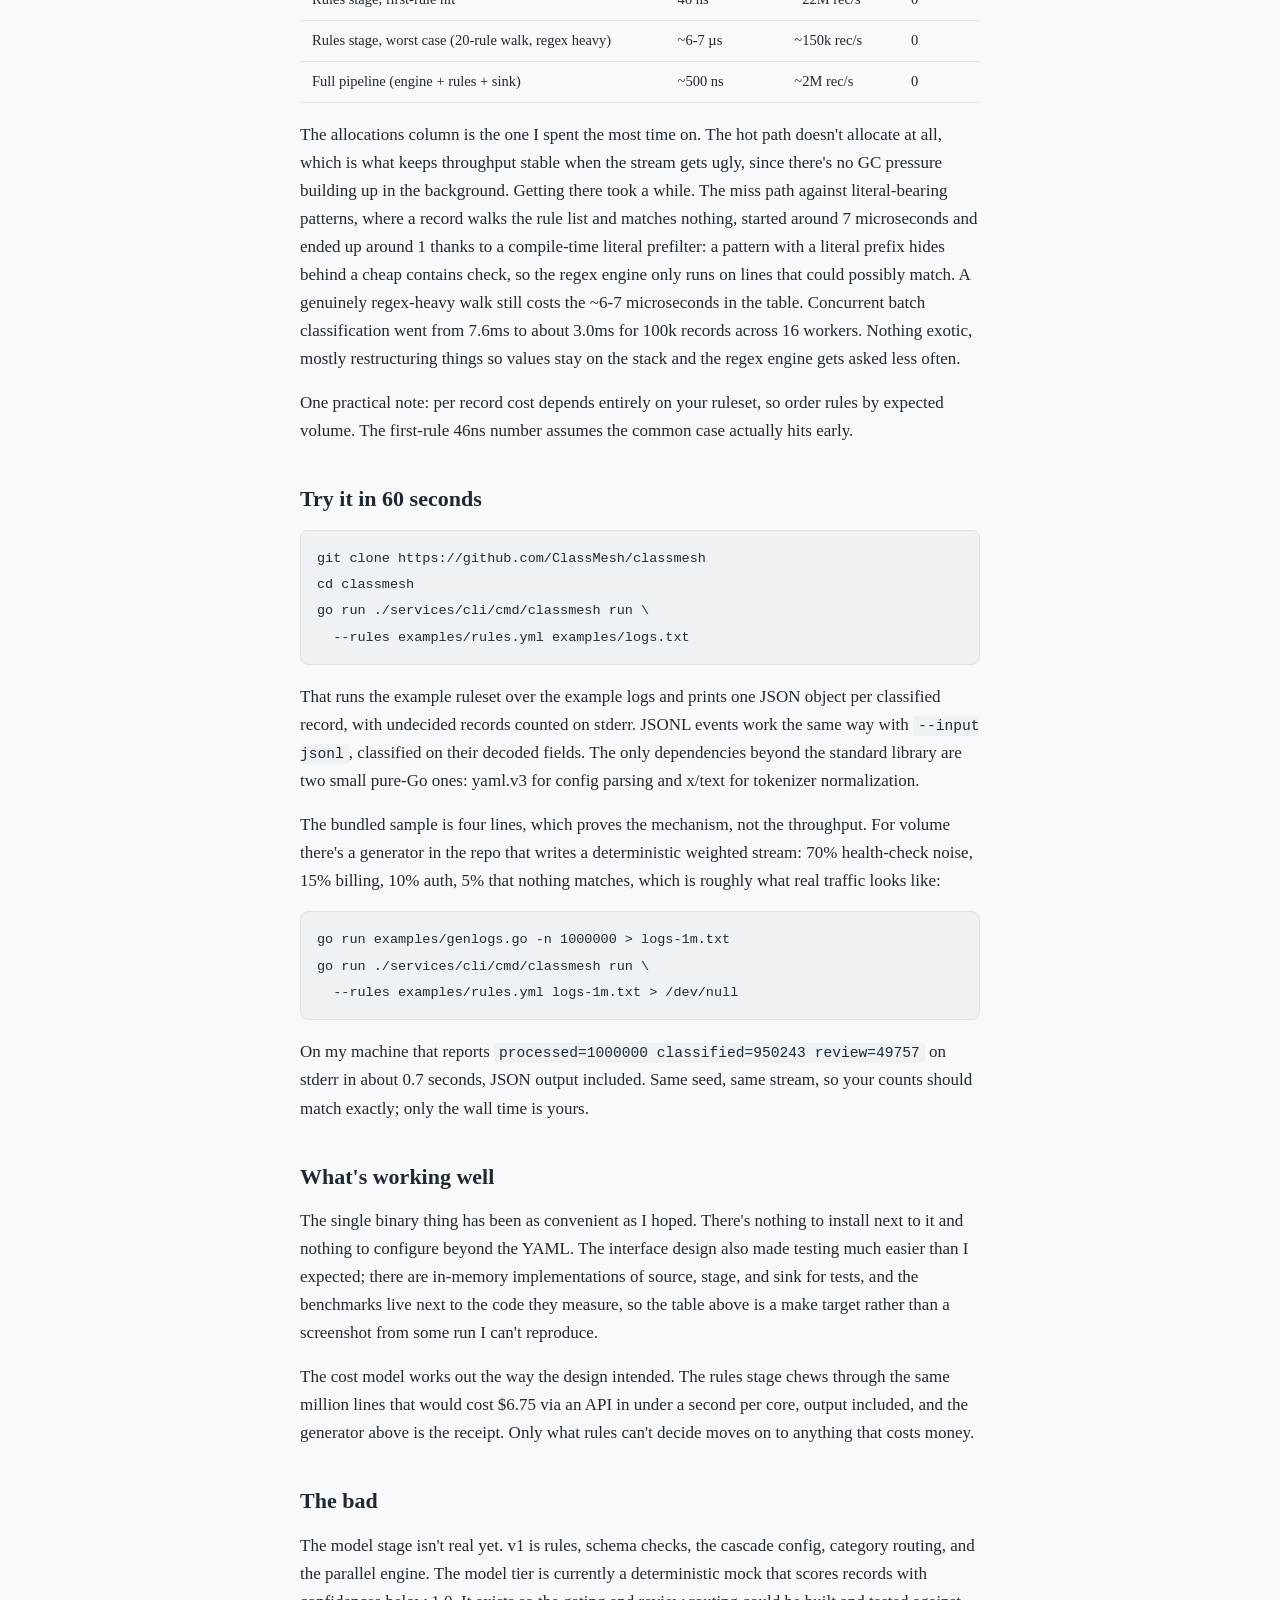
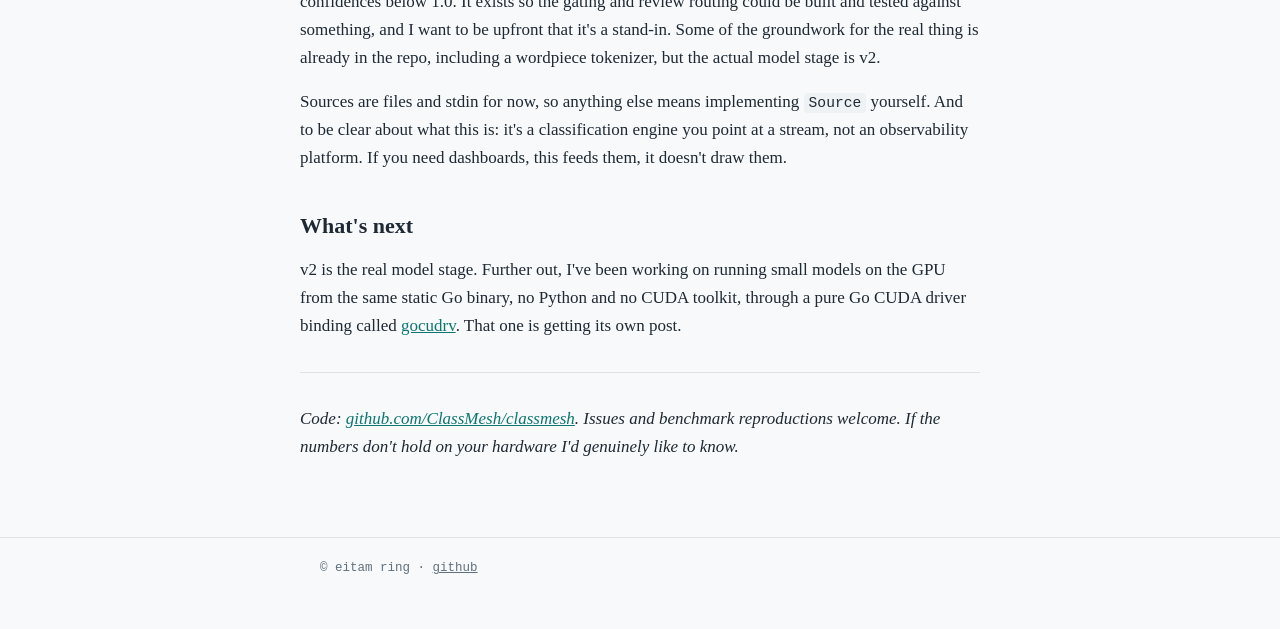
==== commit e0dc025b: "remove hashnode links" ====
--- a/posts/classmesh-v1.html
+++ b/posts/classmesh-v1.html
@@ -325,8 +325,6 @@
       <div class="desc">pure-Go CUDA driver</div>
       <a href="https://github.com/eitamring">github profile</a>
       <div class="desc">everything else</div>
-      <a href="https://valkdb.hashnode.dev">hashnode</a>
-      <div class="desc">older notes</div>
     </aside>
 
   </div>
@@ -334,7 +332,7 @@
 
 <footer class="site">
   <div class="container">
-    © eitam ring · <a href="https://github.com/eitamring">github</a> · also on <a href="https://valkdb.hashnode.dev">hashnode</a>
+    © eitam ring · <a href="https://github.com/eitamring">github</a>
   </div>
 </footer>
 
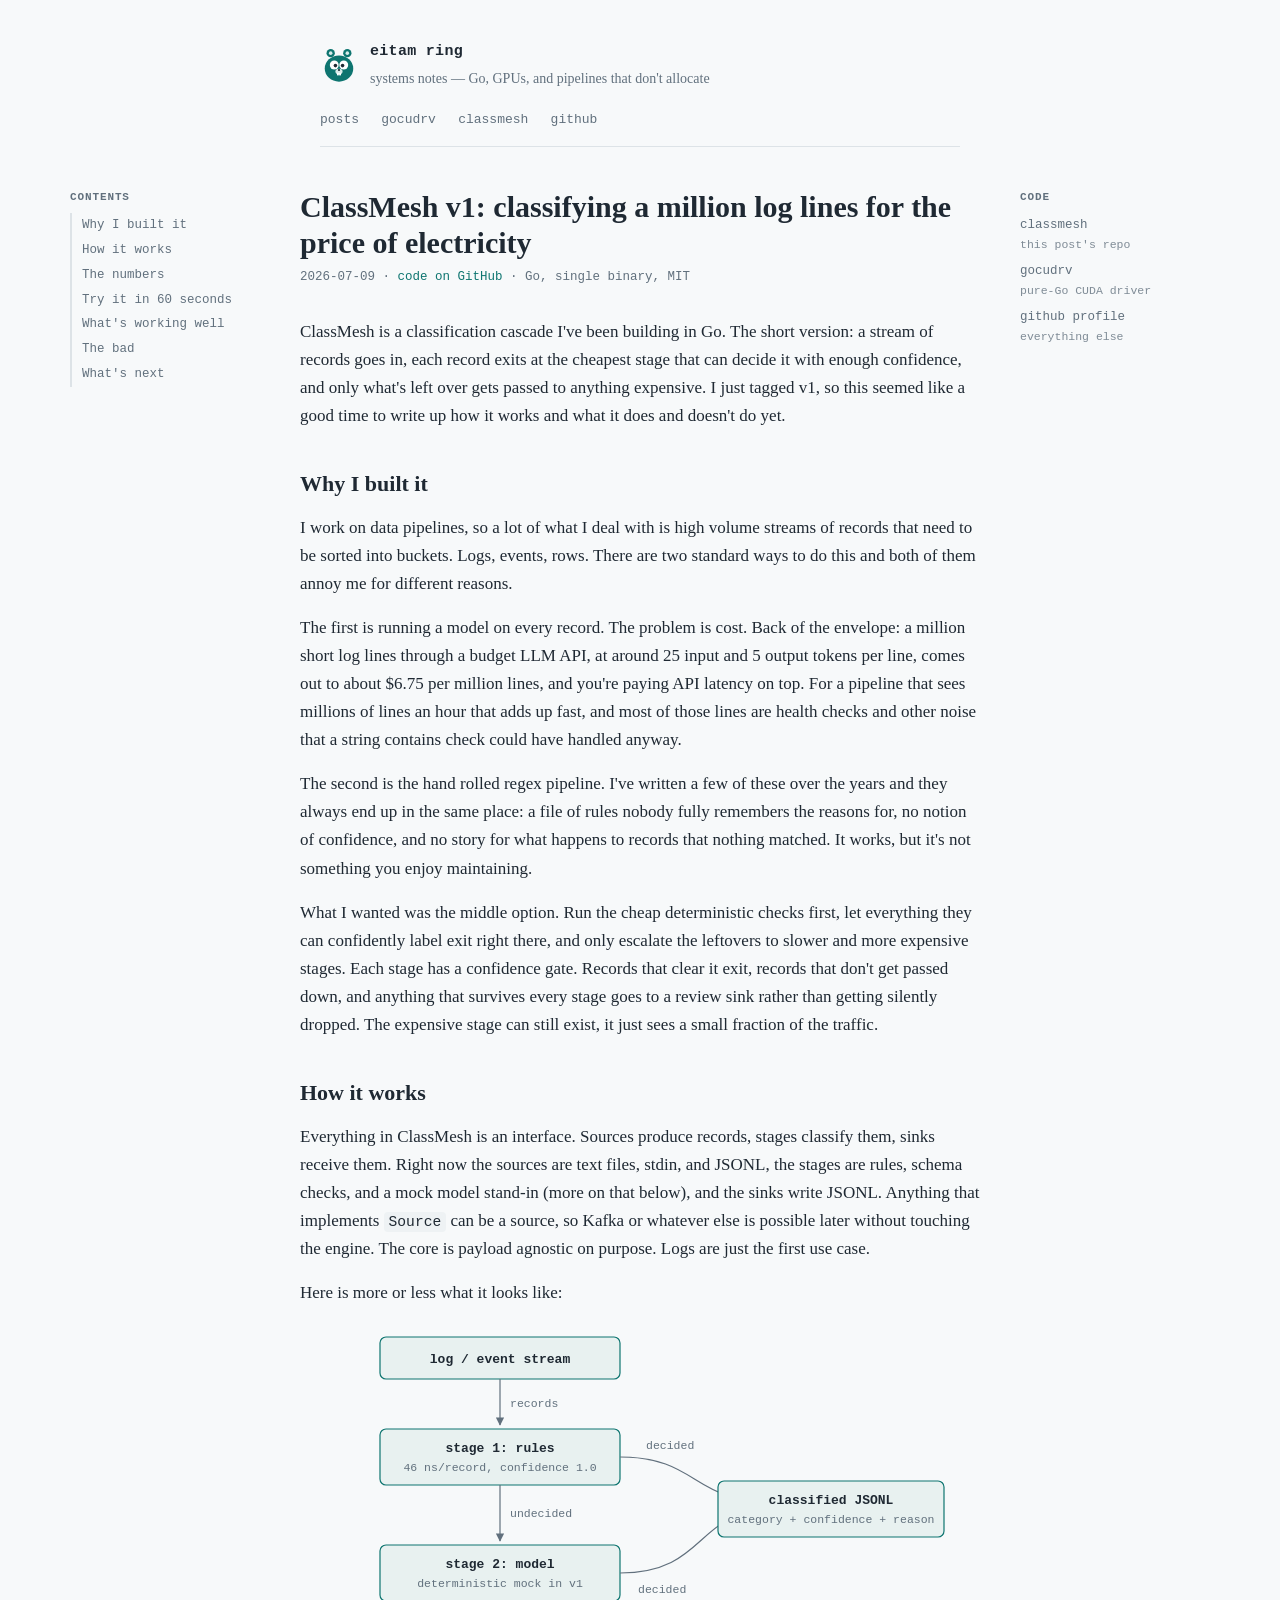
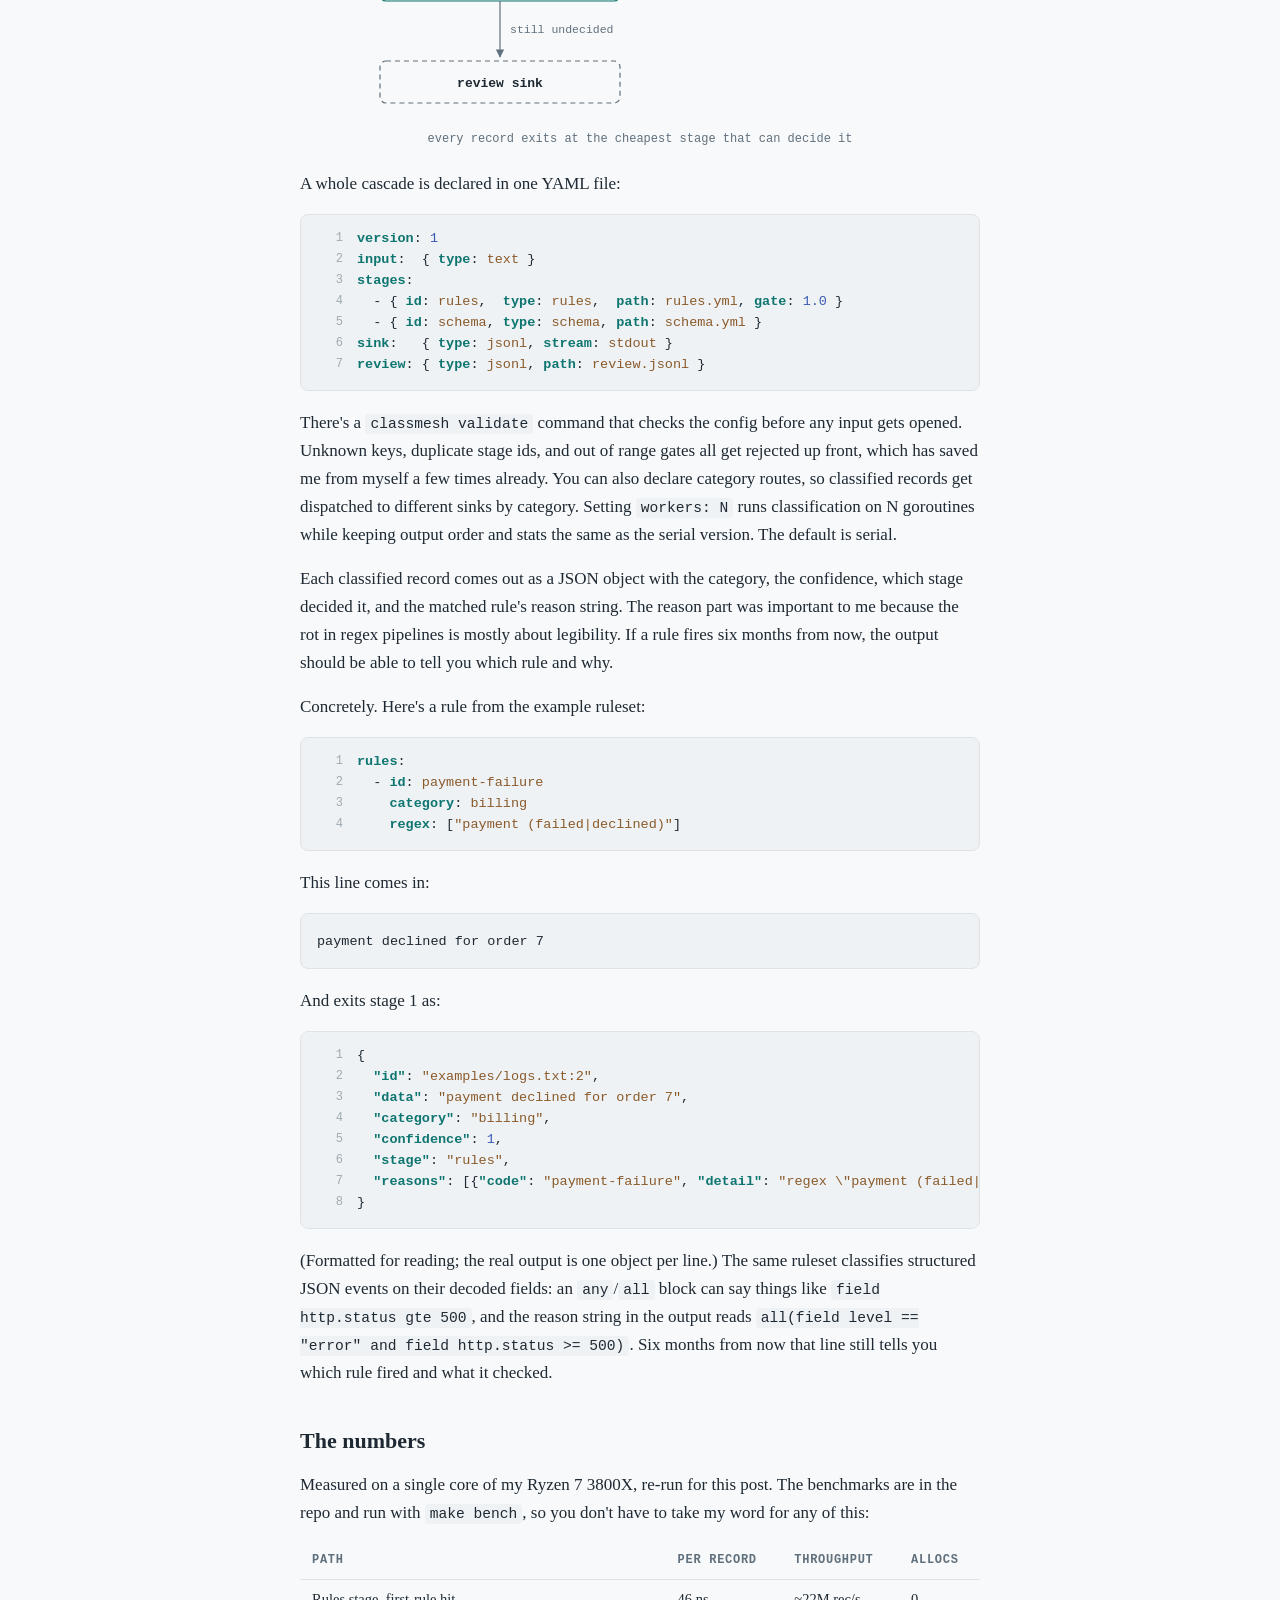
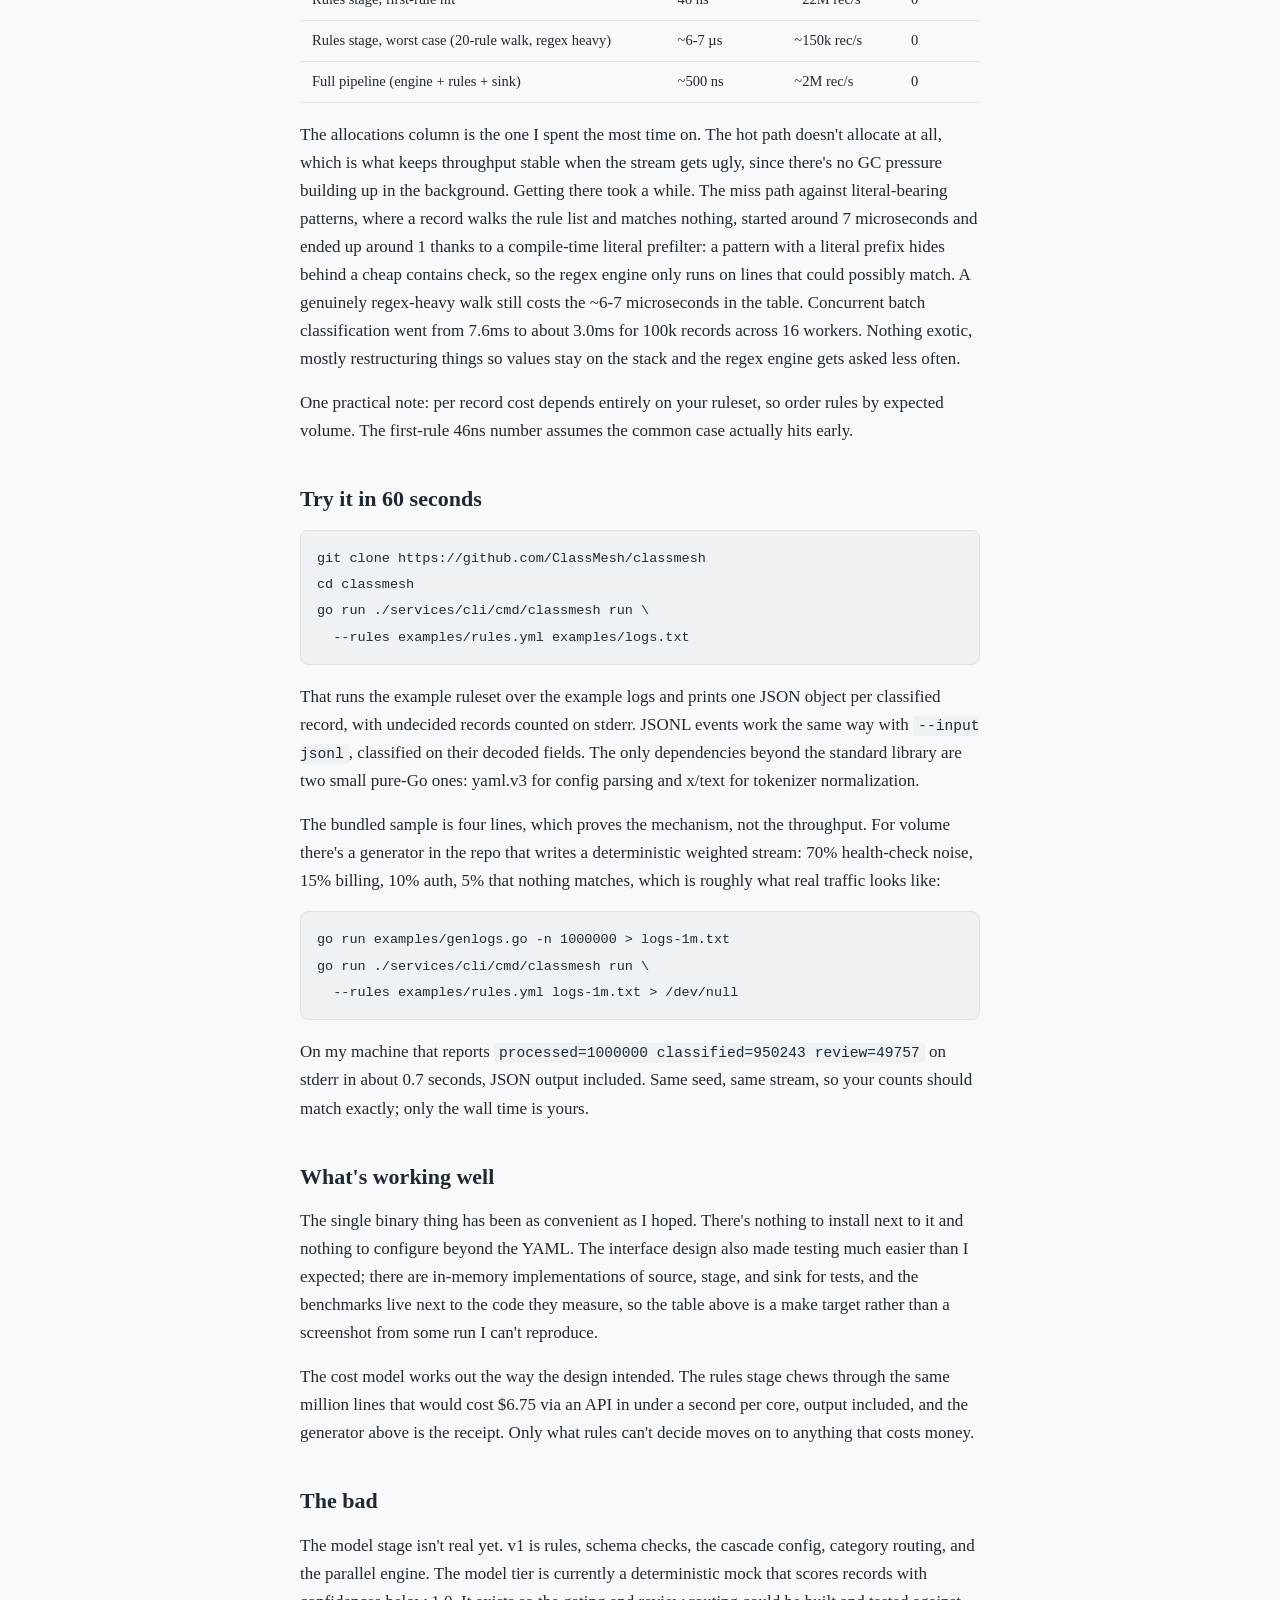
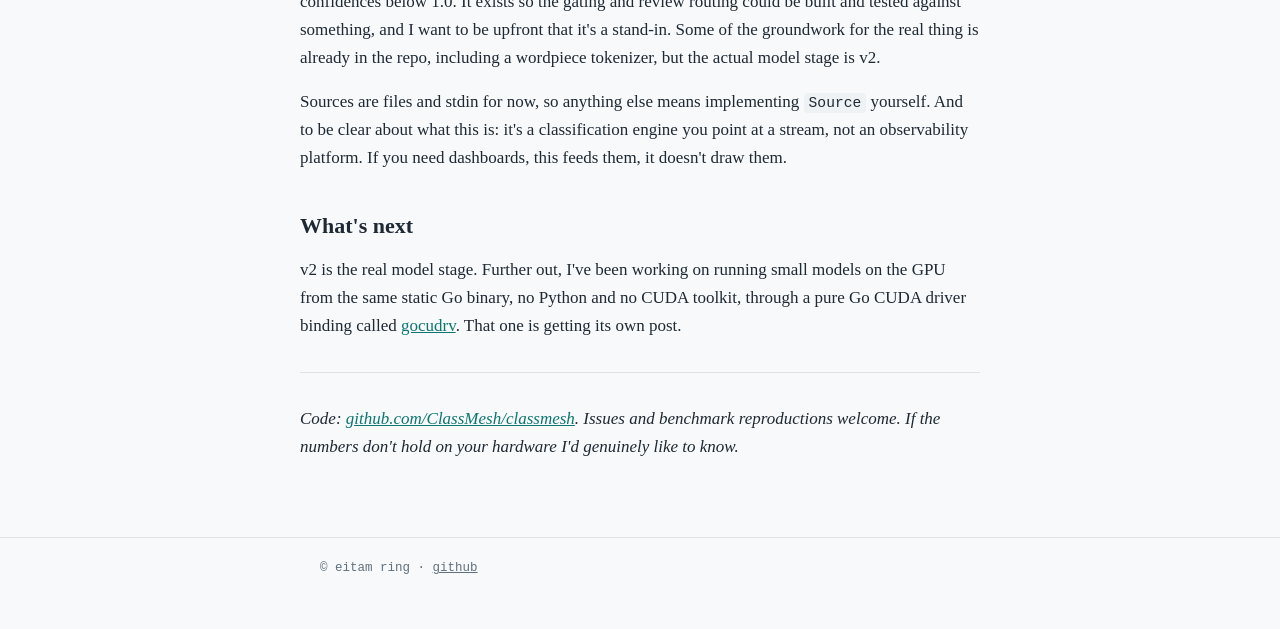
==== commit 71d538fc: "set real publish date" ====
--- a/posts/classmesh-v1.html
+++ b/posts/classmesh-v1.html
@@ -4,6 +4,7 @@
 <meta charset="UTF-8">
 <meta name="viewport" content="width=device-width, initial-scale=1.0">
 <title>ClassMesh v1: classifying a million log lines for the price of electricity</title>
+<meta property="article:published_time" content="2026-07-09">
 <meta name="description" content="A confidence-gated classification cascade in Go. Deterministic rules first, models next, expensive calls only for what's left. Zero allocations on the hot path.">
 <link rel="stylesheet" href="/css/style.css">
 <link rel="icon" type="image/svg+xml" href="data:image/svg+xml,%3Csvg xmlns='http://www.w3.org/2000/svg' viewBox='0 0 64 64'%3E%3Ccircle cx='18' cy='12' r='7' fill='%230e7570'/%3E%3Ccircle cx='46' cy='12' r='7' fill='%230e7570'/%3E%3Cellipse cx='32' cy='38' rx='24' ry='22' fill='%230e7570'/%3E%3Ccircle cx='24' cy='32' r='7.5' fill='%23fff'/%3E%3Ccircle cx='40' cy='32' r='7.5' fill='%23fff'/%3E%3Ccircle cx='26' cy='33' r='3' fill='%231f2933'/%3E%3Ccircle cx='38' cy='33' r='3' fill='%231f2933'/%3E%3Cellipse cx='32' cy='43' rx='6' ry='4.5' fill='%23d7ebe9'/%3E%3Ccircle cx='32' cy='40.5' r='1.8' fill='%231f2933'/%3E%3Crect x='28.6' y='45' width='3.2' height='4.5' rx='1' fill='%23fff'/%3E%3Crect x='32.2' y='45' width='3.2' height='4.5' rx='1' fill='%23fff'/%3E%3C/svg%3E">
@@ -58,7 +59,7 @@
 
     <article>
       <h1>ClassMesh v1: classifying a million log lines for the price of electricity</h1>
-      <div class="meta">2026-07-31 · <a href="https://github.com/ClassMesh/classmesh">code on GitHub</a> · Go, single binary, MIT</div>
+      <div class="meta">2026-07-09 · <a href="https://github.com/ClassMesh/classmesh">code on GitHub</a> · Go, single binary, MIT</div>
 
       <p>ClassMesh is a classification cascade I've been building in Go. The short
       version: a stream of records goes in, each record exits at the cheapest stage
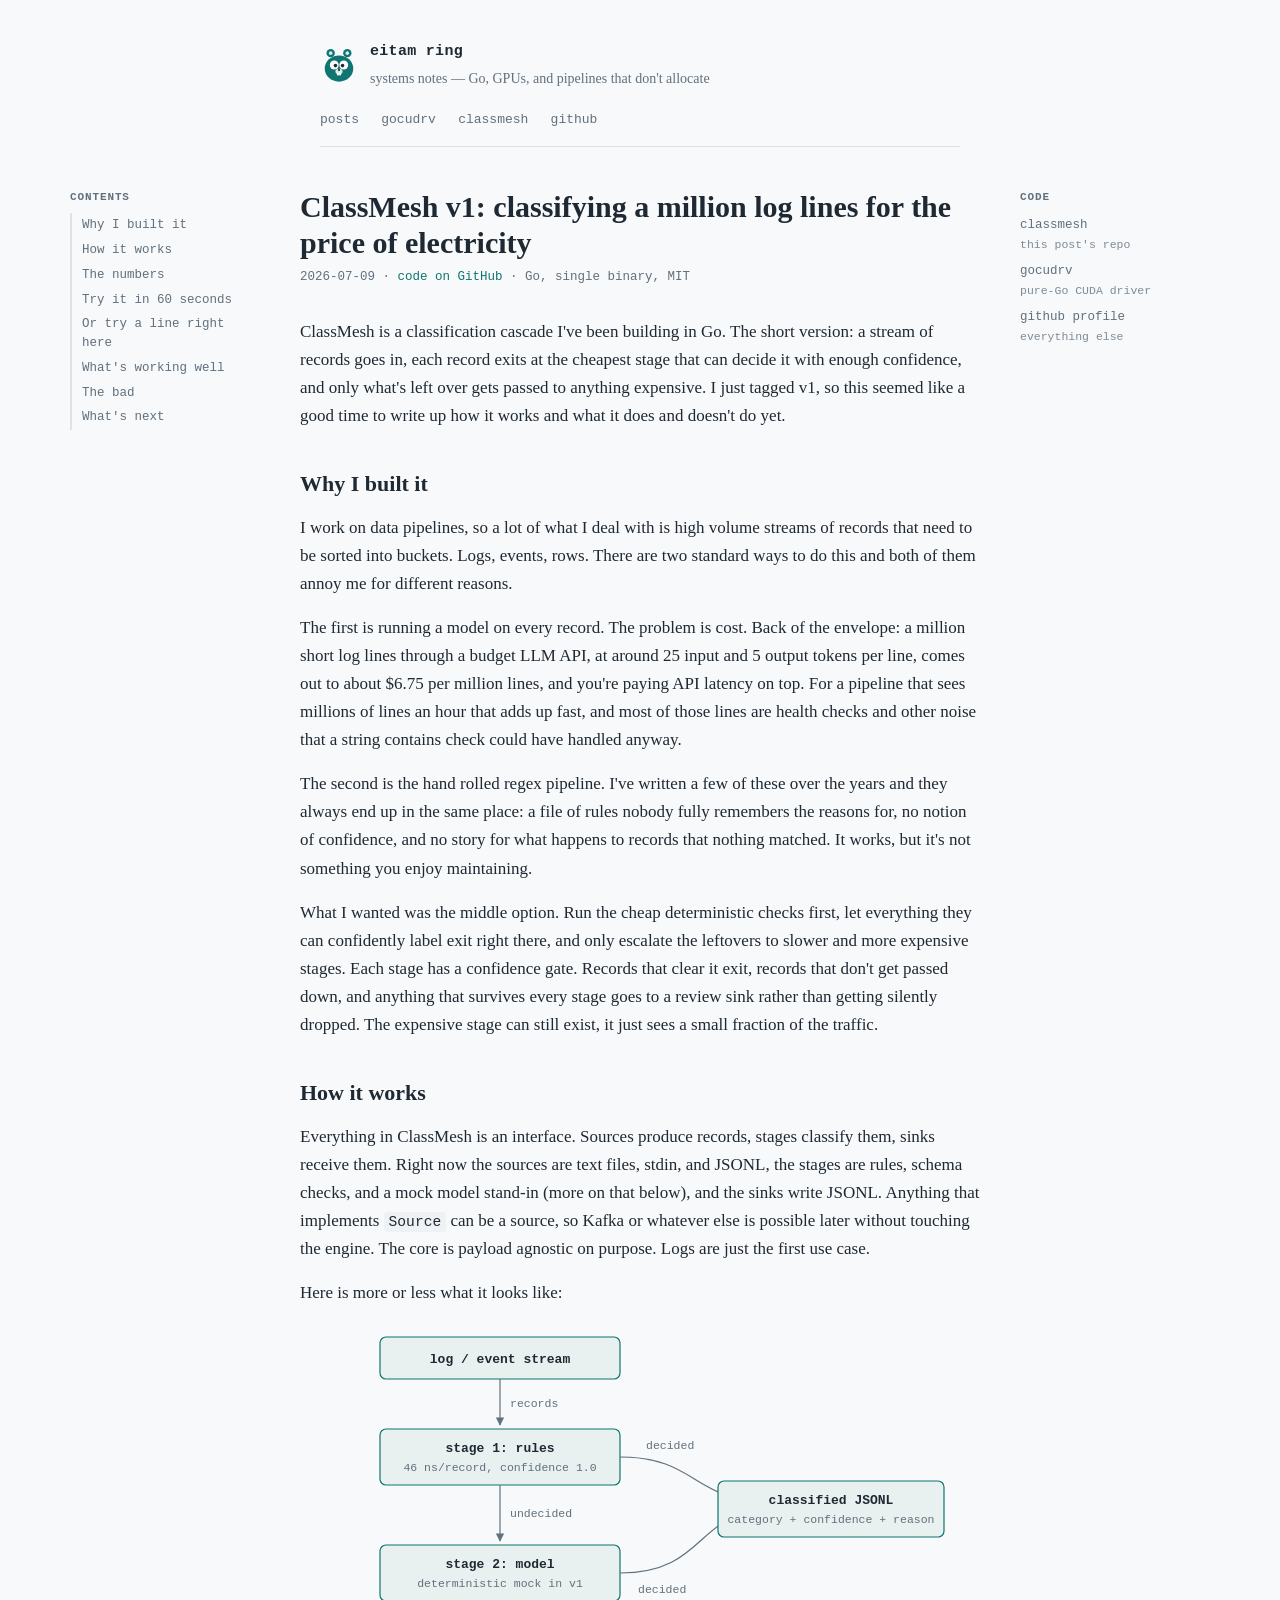
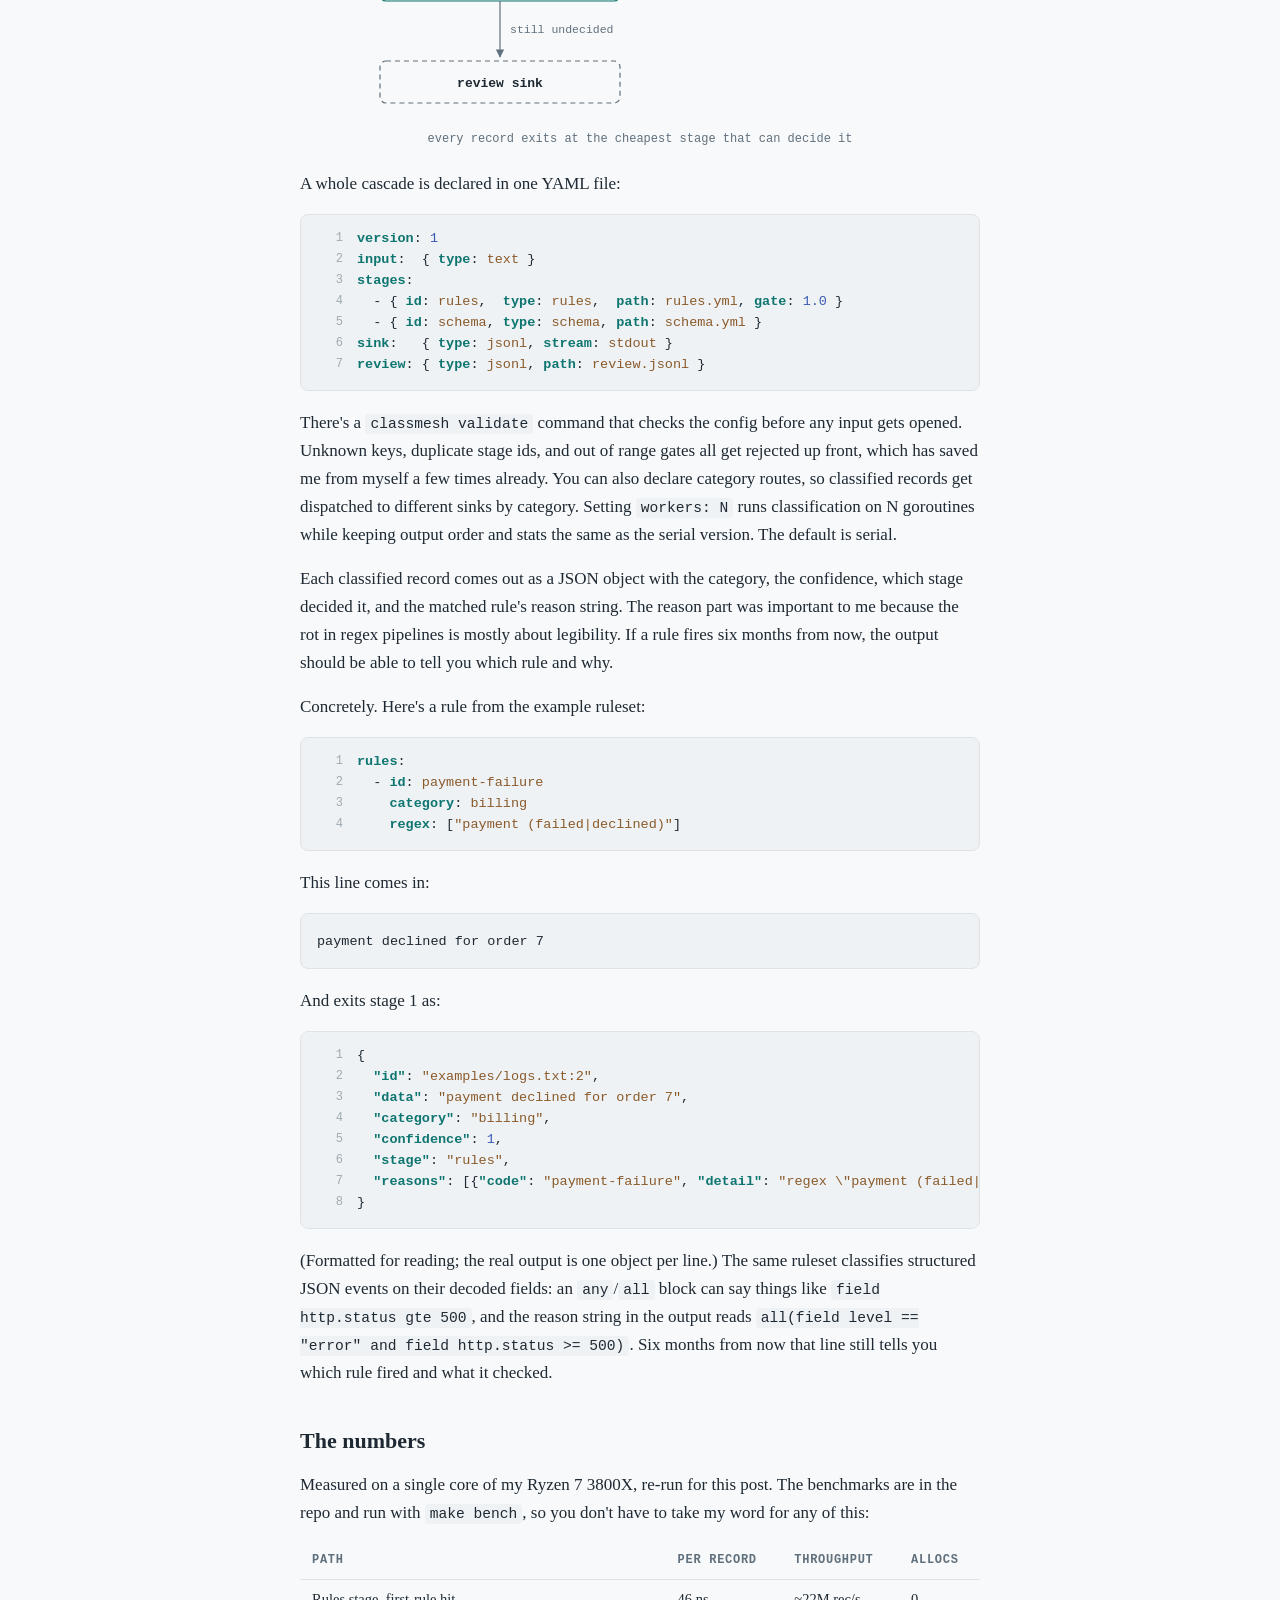
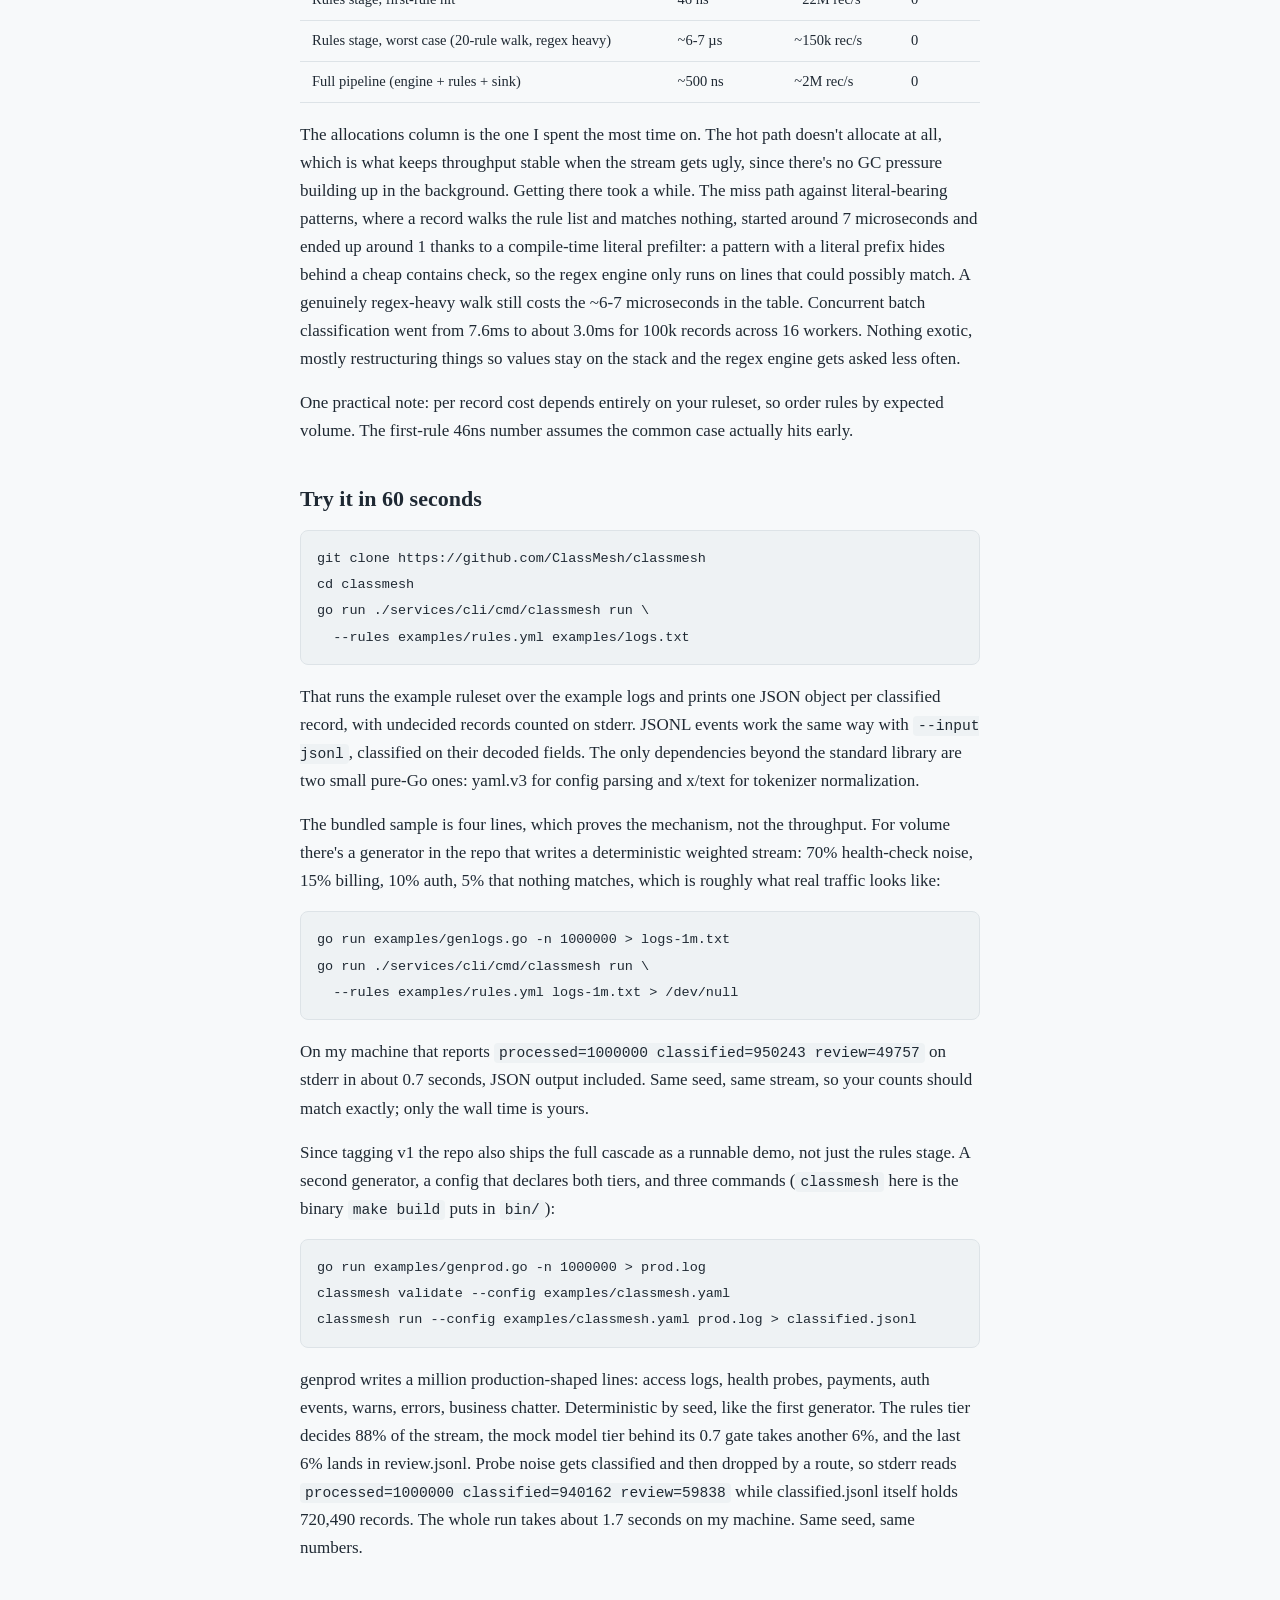
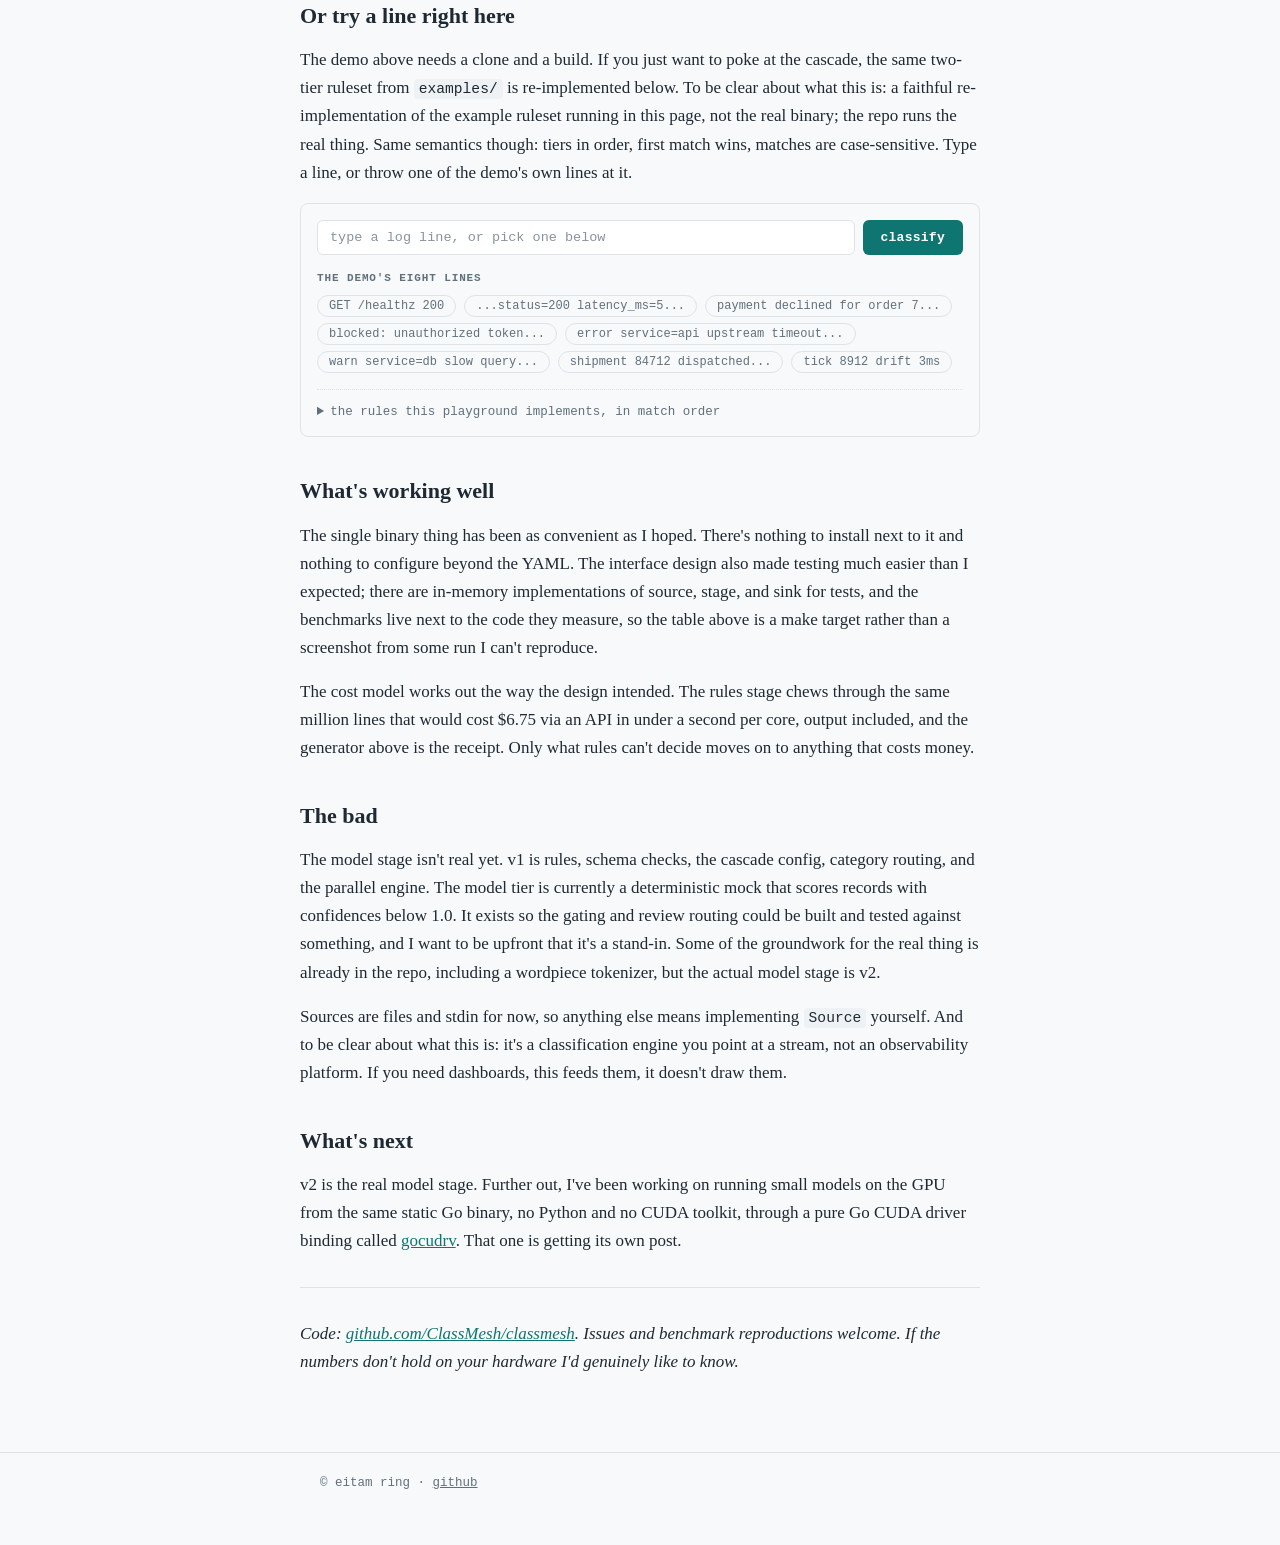
==== commit 2d33535f: "publish" ====
--- a/posts/classmesh-v1.html
+++ b/posts/classmesh-v1.html
@@ -52,6 +52,7 @@
       <a href="#how">How it works</a>
       <a href="#numbers">The numbers</a>
       <a href="#try">Try it in 60 seconds</a>
+      <a href="#playground">Or try a line right here</a>
       <a href="#good">What's working well</a>
       <a href="#bad">The bad</a>
       <a href="#next">What's next</a>
@@ -274,6 +275,83 @@
       Same seed, same stream, so your counts should match exactly; only the
       wall time is yours.</p>
 
+      <p>Since tagging v1 the repo also ships the full cascade as a runnable
+      demo, not just the rules stage. A second generator, a config that
+      declares both tiers, and three commands (<code>classmesh</code> here is
+      the binary <code>make build</code> puts in <code>bin/</code>):</p>
+
+      <pre><code>go run examples/genprod.go -n 1000000 > prod.log
+classmesh validate --config examples/classmesh.yaml
+classmesh run --config examples/classmesh.yaml prod.log > classified.jsonl</code></pre>
+
+      <p>genprod writes a million production-shaped lines: access logs, health
+      probes, payments, auth events, warns, errors, business chatter.
+      Deterministic by seed, like the first generator. The rules tier decides
+      88% of the stream, the mock model tier behind its 0.7 gate takes another
+      6%, and the last 6% lands in review.jsonl. Probe noise gets classified
+      and then dropped by a route, so stderr reads <code>processed=1000000
+      classified=940162 review=59838</code> while classified.jsonl itself
+      holds 720,490 records. The whole run takes about 1.7 seconds on my
+      machine. Same seed, same numbers.</p>
+
+      <h2 id="playground">Or try a line right here</h2>
+
+      <p>The demo above needs a clone and a build. If you just want to poke
+      at the cascade, the same two-tier ruleset from <code>examples/</code>
+      is re-implemented below. To be clear about what this is: a faithful
+      re-implementation of the example ruleset running in this page, not the
+      real binary; the repo runs the real thing. Same semantics though: tiers
+      in order, first match wins, matches are case-sensitive. Type a line, or
+      throw one of the demo's own lines at it.</p>
+
+      <div class="pg">
+        <form class="pg-form" id="pg-form">
+          <label class="pg-vh" for="pg-line">log line to classify</label>
+          <input id="pg-line" type="text" autocomplete="off" spellcheck="false"
+            placeholder="type a log line, or pick one below">
+          <button type="submit">classify</button>
+        </form>
+        <p class="pg-label">the demo's eight lines</p>
+        <div class="pg-presets" id="pg-presets"></div>
+        <details class="pg-rules">
+          <summary>the rules this playground implements, in match order</summary>
+          <div class="pg-cols">
+            <div>
+              <p class="pg-colh">tier 1 - rules - every match 1.0</p>
+              <ol>
+                <li><b>health-noise</b>: contains "/healthz" / "/readiness" -&gt; noise</li>
+                <li><b>access-ok</b>: contains "status=200" / "status=201" / "status=204" -&gt; traffic</li>
+                <li><b>app-ops</b>: contains "cache miss" / "job completed" / "connection pool" -&gt; ops</li>
+                <li><b>payment-event</b>: regex payment (succeeded|declined|failed) -&gt; billing</li>
+                <li><b>auth-signal</b>: contains "unauthorized" / "login failed" / "rate limited" -&gt; auth</li>
+                <li><b>alert</b>: regex status=[45][0-9][0-9], or contains "error " / "panic" / "OOMKilled" -&gt; alert</li>
+              </ol>
+            </div>
+            <div>
+              <p class="pg-colh">tier 2 - mock - gate 0.7</p>
+              <ol>
+                <li>contains "warn " -&gt; <b>anomaly, 0.85</b>: clears the gate</li>
+                <li>contains "shipment " / "inventory " -&gt; <b>logistics, 0.60</b>: fails the gate</li>
+                <li>anything else -&gt; <b>unknown, 0.40</b>: fails the gate</li>
+              </ol>
+            </div>
+          </div>
+        </details>
+        <div class="pg-result" id="pg-result" hidden>
+          <ol class="pg-steps" id="pg-steps">
+            <li><span class="pg-stk">tier 1 - rules</span><span class="pg-stv">-</span></li>
+            <li><span class="pg-stk">tier 2 - mock</span><span class="pg-stv">-</span></li>
+            <li><span class="pg-stk">gate 0.7</span><span class="pg-stv">-</span></li>
+            <li><span class="pg-stk">destination</span><span class="pg-stv">-</span></li>
+          </ol>
+          <div class="pg-record" id="pg-record" role="status" hidden>
+            <p class="pg-label" id="pg-outlabel">the record</p>
+            <pre class="code-numbered pg-json"><code id="pg-out"></code></pre>
+            <p class="pg-dest" id="pg-dest"></p>
+          </div>
+        </div>
+      </div>
+
       <h2 id="good">What's working well</h2>
 
       <p>The single binary thing has been as convenient as I hoped. There's nothing
@@ -337,5 +415,155 @@
   </div>
 </footer>
 
+<script>
+/* cascade playground: a faithful re-implementation of examples/prod-rules.yml,
+   examples/mock.yml and the 0.7 gate from examples/classmesh.yaml.
+   Semantics match the binary: tiers in order, first match wins, case-sensitive
+   contains, the two regexes, mock scores 0.85 / 0.60 / 0.40. The reason detail
+   strings echo the CLI's own output format. */
+(function(){
+  var input=document.getElementById('pg-line');
+  var form=document.getElementById('pg-form');
+  var result=document.getElementById('pg-result');
+  var record=document.getElementById('pg-record');
+  var steps=document.querySelectorAll('#pg-steps li');
+  var out=document.getElementById('pg-out');
+  var outlabel=document.getElementById('pg-outlabel');
+  var dest=document.getElementById('pg-dest');
+  var timers=[];
+  var lineNo=0;
+
+  var T1=[
+    {id:'health-noise',cat:'noise',
+      detail:'contains "/healthz" or contains "/readiness"',
+      m:function(l){return l.indexOf('/healthz')>-1||l.indexOf('/readiness')>-1}},
+    {id:'access-ok',cat:'traffic',
+      detail:'contains "status=200" or contains "status=201" or contains "status=204"',
+      m:function(l){return l.indexOf('status=200')>-1||l.indexOf('status=201')>-1||l.indexOf('status=204')>-1}},
+    {id:'app-ops',cat:'ops',
+      detail:'contains "cache miss" or contains "job completed" or contains "connection pool"',
+      m:function(l){return l.indexOf('cache miss')>-1||l.indexOf('job completed')>-1||l.indexOf('connection pool')>-1}},
+    {id:'payment-event',cat:'billing',
+      detail:'regex "payment (succeeded|declined|failed)"',
+      m:function(l){return /payment (succeeded|declined|failed)/.test(l)}},
+    {id:'auth-signal',cat:'auth',
+      detail:'any(contains "unauthorized" or contains "login failed" or contains "rate limited")',
+      m:function(l){return l.indexOf('unauthorized')>-1||l.indexOf('login failed')>-1||l.indexOf('rate limited')>-1}},
+    {id:'alert',cat:'alert',
+      detail:'any(regex "status=[45][0-9][0-9]" or contains "error " or contains "panic" or contains "OOMKilled")',
+      m:function(l){return /status=[45][0-9][0-9]/.test(l)||l.indexOf('error ')>-1||l.indexOf('panic')>-1||l.indexOf('OOMKilled')>-1}}
+  ];
+  function tier2(l){
+    if(l.indexOf('warn ')>-1)
+      return{matcher:'contains "warn "',cat:'anomaly',conf:'0.85',pass:true};
+    if(l.indexOf('shipment ')>-1||l.indexOf('inventory ')>-1)
+      return{matcher:'contains "shipment " / "inventory "',cat:'logistics',conf:'0.60',pass:false};
+    return{matcher:'mock default',cat:'unknown',conf:'0.40',pass:false};
+  }
+
+  var PRESETS=['GET /healthz 200','...status=200 latency_ms=5...',
+    'payment declined for order 7...','blocked: unauthorized token...',
+    'error service=api upstream timeout...','warn service=db slow query...',
+    'shipment 84712 dispatched...','tick 8912 drift 3ms'];
+  var box=document.getElementById('pg-presets');
+  PRESETS.forEach(function(p){
+    var b=document.createElement('button');
+    b.type='button'; b.className='pg-preset'; b.textContent=p;
+    b.addEventListener('click',function(){input.value=p;run()});
+    box.appendChild(b);
+  });
+
+  function setStep(i,cls,txt){
+    steps[i].className=cls;
+    steps[i].querySelector('.pg-stv').textContent=txt;
+  }
+  function row(parts){
+    var s=document.createElement('span'); s.className='ln';
+    parts.forEach(function(p){
+      if(typeof p==='string'){s.appendChild(document.createTextNode(p));return}
+      var t=document.createElement('span'); t.className=p[0]; t.textContent=p[1];
+      s.appendChild(t);
+    });
+    return s;
+  }
+  /* rec: {id,data,cat,confTxt, full?, stage, code, detail} - field order and
+     formatting mirror the CLI (confidence prints as 1, 0.85 or 0). */
+  function renderJSON(rec){
+    out.textContent='';
+    out.appendChild(row(['{']));
+    out.appendChild(row(['  ',['tok-k','"id"'],': ',['tok-s',JSON.stringify(rec.id)],',']));
+    out.appendChild(row(['  ',['tok-k','"data"'],': ',['tok-s',JSON.stringify(rec.data)],',']));
+    out.appendChild(row(['  ',['tok-k','"category"'],': ',['tok-s',JSON.stringify(rec.cat)],',']));
+    out.appendChild(row(['  ',['tok-k','"confidence"'],': ',['tok-n',rec.confTxt],rec.full?',':'']));
+    if(rec.full){
+      out.appendChild(row(['  ',['tok-k','"stage"'],': ',['tok-s',JSON.stringify(rec.stage)],',']));
+      out.appendChild(row(['  ',['tok-k','"reasons"'],': [{',['tok-k','"code"'],': ',
+        ['tok-s',JSON.stringify(rec.code)],', ',['tok-k','"detail"'],': ',
+        ['tok-s',JSON.stringify(rec.detail)],'}]']));
+    }
+    out.appendChild(row(['}']));
+  }
+  function setDest(cls,txt){dest.className='pg-dest '+cls;dest.textContent=txt}
+
+  function run(){
+    var line=input.value;
+    if(!line){input.focus();return}
+    timers.forEach(clearTimeout); timers=[];
+    lineNo++;
+    var id='playground:'+lineNo;
+
+    var plan=[];
+    var rule=null;
+    for(var i=0;i<T1.length;i++){if(T1[i].m(line)){rule=T1[i];break}}
+    if(rule){
+      plan.push([0,'pg-hit','matched '+rule.id+' -> '+rule.cat+', confidence 1.0']);
+      plan.push([1,'pg-skip','never reached - tier 1 decided']);
+      plan.push([2,'pg-skip','never reached - tier 1 gate is 1.0 and always passes']);
+      renderJSON({id:id,data:line,cat:rule.cat,confTxt:'1',full:true,
+        stage:'rules',code:rule.id,detail:rule.detail});
+      if(rule.cat==='noise'){
+        plan.push([3,'pg-drop','route: noise -> drop - classified, then discarded']);
+        outlabel.textContent='the record the route discarded - written nowhere';
+        setDest('pg-dest-drop','-> dropped (route: noise -> drop)');
+      }else{
+        plan.push([3,'pg-hit','classified.jsonl']);
+        outlabel.textContent='the record, as it lands in classified.jsonl';
+        setDest('pg-dest-ok','-> classified.jsonl');
+      }
+    }else{
+      var m=tier2(line);
+      plan.push([0,'pg-esc','no rule matched - escalate']);
+      plan.push([1,m.pass?'pg-hit':'pg-esc','matched '+m.matcher+' -> '+m.cat+', '+m.conf]);
+      if(m.pass){
+        plan.push([2,'pg-hit',m.conf+' >= 0.7 - passes']);
+        plan.push([3,'pg-hit','classified.jsonl, stage=model']);
+        renderJSON({id:id,data:line,cat:m.cat,confTxt:m.conf,full:true,
+          stage:'model',code:'mock',detail:'mock score '+m.conf+' for "'+m.cat+'"'});
+        outlabel.textContent='the record, as it lands in classified.jsonl';
+        setDest('pg-dest-ok','-> classified.jsonl, stage=model');
+      }else{
+        plan.push([2,'pg-esc',m.conf+' < 0.7 - fails']);
+        plan.push([3,'pg-esc','review.jsonl']);
+        renderJSON({id:id,data:line,cat:'',confTxt:'0',full:false});
+        outlabel.textContent='the record, as it lands in review.jsonl';
+        setDest('pg-dest-rev','-> review.jsonl (the '+m.conf+' guess did not clear the gate, so no category is kept)');
+      }
+    }
+
+    result.hidden=false;
+    record.hidden=true;
+    steps.forEach(function(s){s.className='pg-pending';s.querySelector('.pg-stv').textContent='-'});
+    var reduce=window.matchMedia&&matchMedia('(prefers-reduced-motion: reduce)').matches;
+    var step=reduce?0:200;
+    plan.forEach(function(p,idx){
+      timers.push(setTimeout(function(){setStep(p[0],p[1],p[2])},(idx+1)*step));
+    });
+    timers.push(setTimeout(function(){record.hidden=false},(plan.length+1)*step));
+  }
+
+  form.addEventListener('submit',function(e){e.preventDefault();run()});
+})();
+</script>
+
 </body>
 </html>
--- a/css/style.css
+++ b/css/style.css
@@ -161,3 +161,98 @@
   html{font-size:16px}
   .post-list li{flex-direction:column;gap:2px}
 }
+
+/* ---- cascade playground (posts/classmesh-v1.html), all classes .pg- scoped.
+   Reuses the site palette: teal for decided, the .tok-s brown (#8a5a2b) for
+   doubt/review, muted for dropped. Light theme only, like the rest. ---- */
+.pg{border:1px solid var(--line);border-radius:8px;padding:16px 16px 14px;margin:8px 0 20px}
+.pg :focus-visible{outline:2px solid var(--accent);outline-offset:2px;border-radius:2px}
+.pg-vh{position:absolute;width:1px;height:1px;padding:0;margin:-1px;overflow:hidden;
+  clip:rect(0 0 0 0);white-space:nowrap;border:0}
+.pg-form{display:flex;gap:8px}
+.pg-form input{
+  flex:1;min-width:0;
+  font-family:ui-monospace,'SF Mono',Menlo,Consolas,monospace;font-size:13.5px;
+  color:var(--text);background:#fff;border:1px solid var(--line);border-radius:6px;
+  padding:9px 12px;
+}
+.pg-form input::placeholder{color:var(--muted);opacity:.75}
+.pg-form button{
+  font-family:ui-monospace,'SF Mono',Menlo,Consolas,monospace;
+  font-size:13px;font-weight:700;letter-spacing:.02em;
+  background:var(--accent);color:#fff;border:0;border-radius:6px;
+  padding:9px 18px;cursor:pointer;
+}
+.pg-form button:hover{filter:brightness(.92)}
+.pg-label{
+  font-family:ui-monospace,'SF Mono',Menlo,Consolas,monospace;
+  font-size:11px;font-weight:700;text-transform:uppercase;letter-spacing:.08em;
+  color:var(--muted);margin:14px 0 8px;
+}
+.pg-presets{display:flex;flex-wrap:wrap;gap:6px 8px}
+.pg-preset{
+  font-family:ui-monospace,'SF Mono',Menlo,Consolas,monospace;font-size:12px;
+  border:1px solid var(--line);border-radius:999px;background:none;
+  color:var(--muted);padding:3px 11px;cursor:pointer;
+}
+.pg-preset:hover{border-color:var(--accent);color:var(--accent)}
+.pg-rules{margin-top:16px;border-top:1px dotted var(--line);padding-top:12px}
+.pg-rules summary{
+  font-family:ui-monospace,'SF Mono',Menlo,Consolas,monospace;
+  font-size:12.5px;color:var(--muted);cursor:pointer;
+}
+.pg-rules summary:hover{color:var(--accent)}
+.pg-cols{display:grid;grid-template-columns:1fr 1fr;gap:16px;margin-top:12px}
+.pg-colh{
+  font-family:ui-monospace,'SF Mono',Menlo,Consolas,monospace;
+  font-size:11px;font-weight:700;text-transform:uppercase;letter-spacing:.08em;
+  color:var(--accent);margin:0 0 6px;
+}
+.pg-cols ol{
+  margin:0 0 0 18px;
+  font-family:ui-monospace,'SF Mono',Menlo,Consolas,monospace;
+  font-size:12px;line-height:1.55;color:var(--muted);
+}
+.pg-cols li{margin-bottom:4px}
+.pg-cols b{color:var(--text);font-weight:600}
+/* the four-step journey: connector line + state dot per station */
+.pg-result{border-top:1px solid var(--line);margin-top:16px;padding-top:14px}
+.pg-steps{list-style:none;margin:0 0 4px;padding:0}
+.pg-steps li{position:relative;padding-left:30px;margin:0 0 14px}
+.pg-steps li:last-child{margin-bottom:0}
+.pg-steps li::before{content:"";position:absolute;left:8px;top:22px;bottom:-14px;
+  width:2px;background:var(--line)}
+.pg-steps li:last-child::before{display:none}
+.pg-steps li::after{content:"";position:absolute;left:3px;top:5px;width:11px;height:11px;
+  border-radius:50%;background:var(--paper);border:2px solid var(--line)}
+.pg-steps li.pg-hit::after{border-color:var(--accent);background:var(--accent)}
+.pg-steps li.pg-esc::after{border-color:#8a5a2b;background:#8a5a2b}
+.pg-steps li.pg-skip::after{border-style:dashed}
+.pg-steps li.pg-drop::after{border-style:dashed;border-color:var(--muted)}
+.pg-stk{display:block;
+  font-family:ui-monospace,'SF Mono',Menlo,Consolas,monospace;
+  font-size:11px;font-weight:700;text-transform:uppercase;letter-spacing:.06em;
+  color:var(--muted)}
+.pg-steps li.pg-hit .pg-stk{color:var(--accent)}
+.pg-steps li.pg-esc .pg-stk{color:#8a5a2b}
+.pg-stv{display:block;
+  font-family:ui-monospace,'SF Mono',Menlo,Consolas,monospace;
+  font-size:12.5px;color:var(--text);margin-top:1px}
+.pg-steps li.pg-skip .pg-stv,.pg-steps li.pg-drop .pg-stv,
+.pg-steps li.pg-pending .pg-stv{color:var(--muted)}
+.pg-steps li.pg-pending{opacity:.45}
+@media(prefers-reduced-motion:no-preference){
+  .pg-steps li{transition:opacity .25s ease}
+}
+.pg-json{margin:0 0 10px}
+.pg-dest{
+  font-family:ui-monospace,'SF Mono',Menlo,Consolas,monospace;
+  font-size:12.5px;font-weight:700;margin:0;
+}
+.pg-dest-ok{color:var(--accent)}
+.pg-dest-rev{color:#8a5a2b}
+.pg-dest-drop{color:var(--muted)}
+@media(max-width:520px){
+  .pg-form{flex-direction:column}
+  .pg-cols{grid-template-columns:1fr}
+}
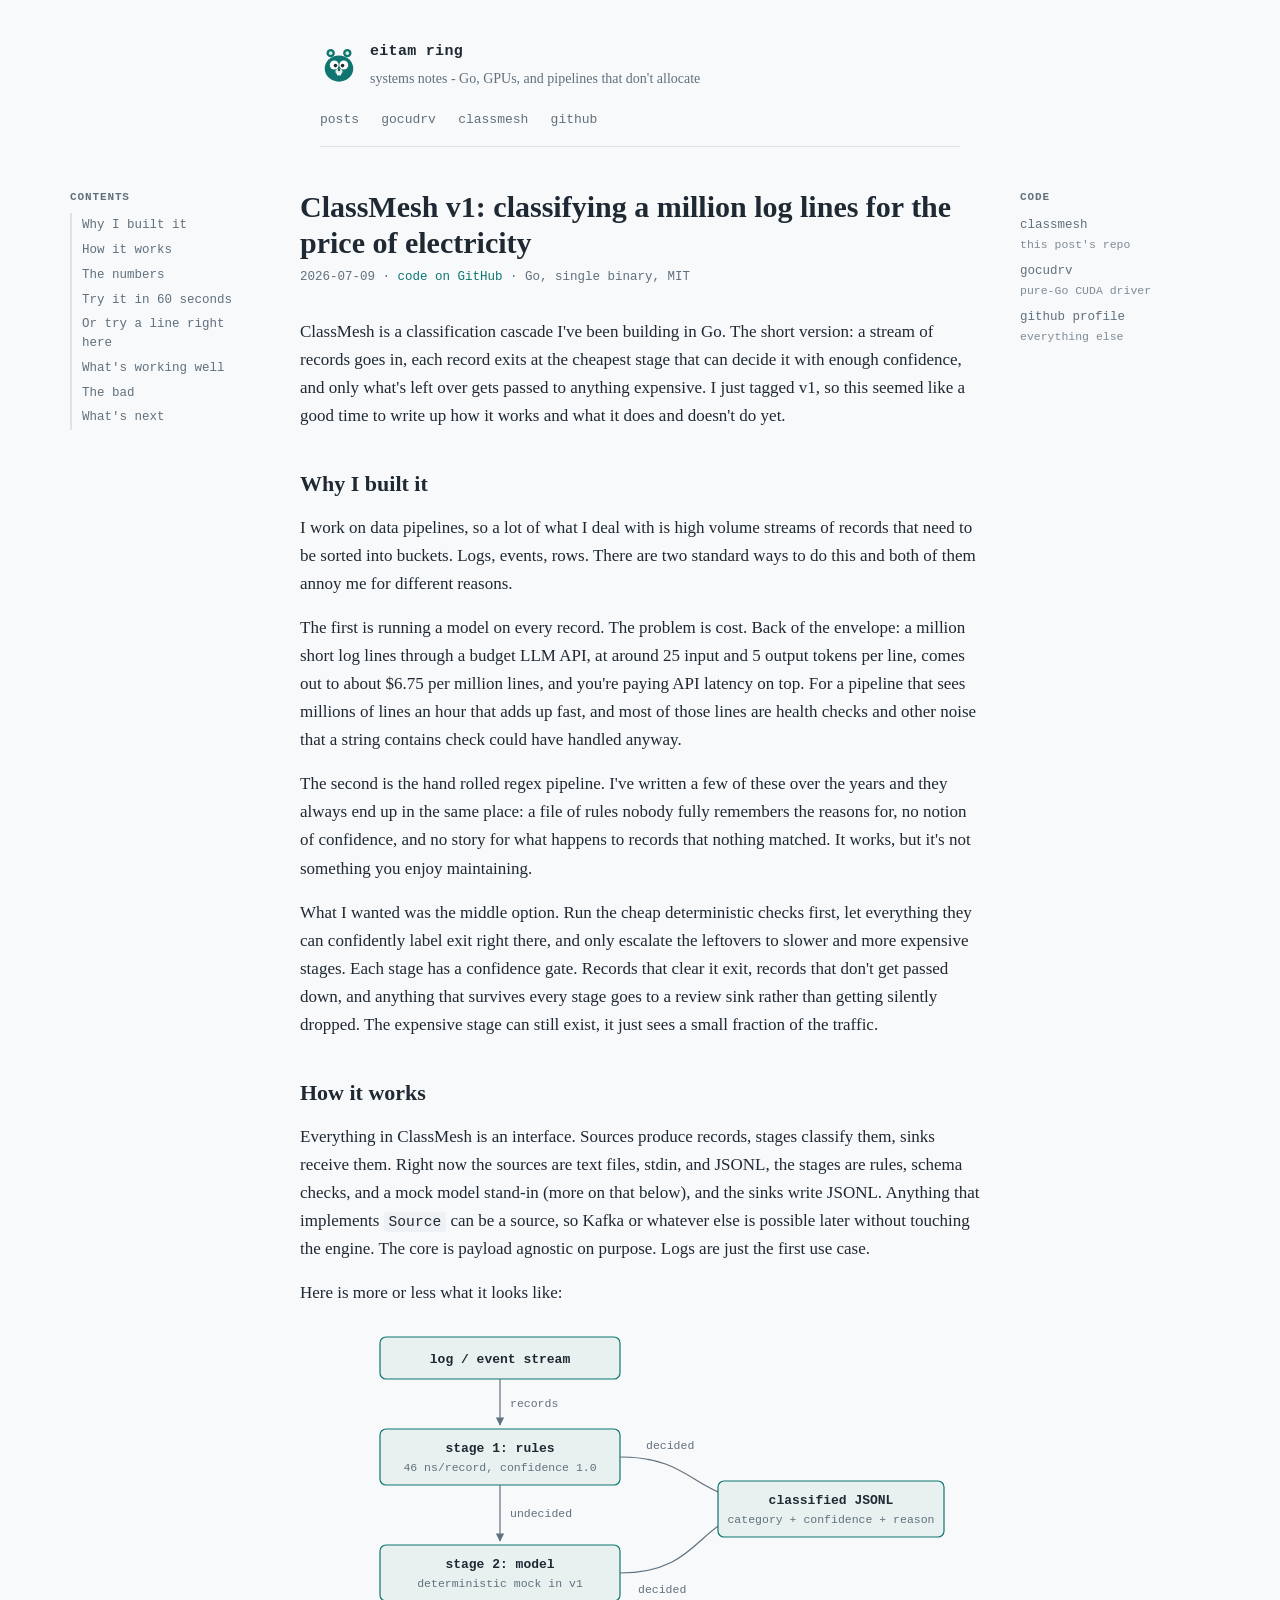
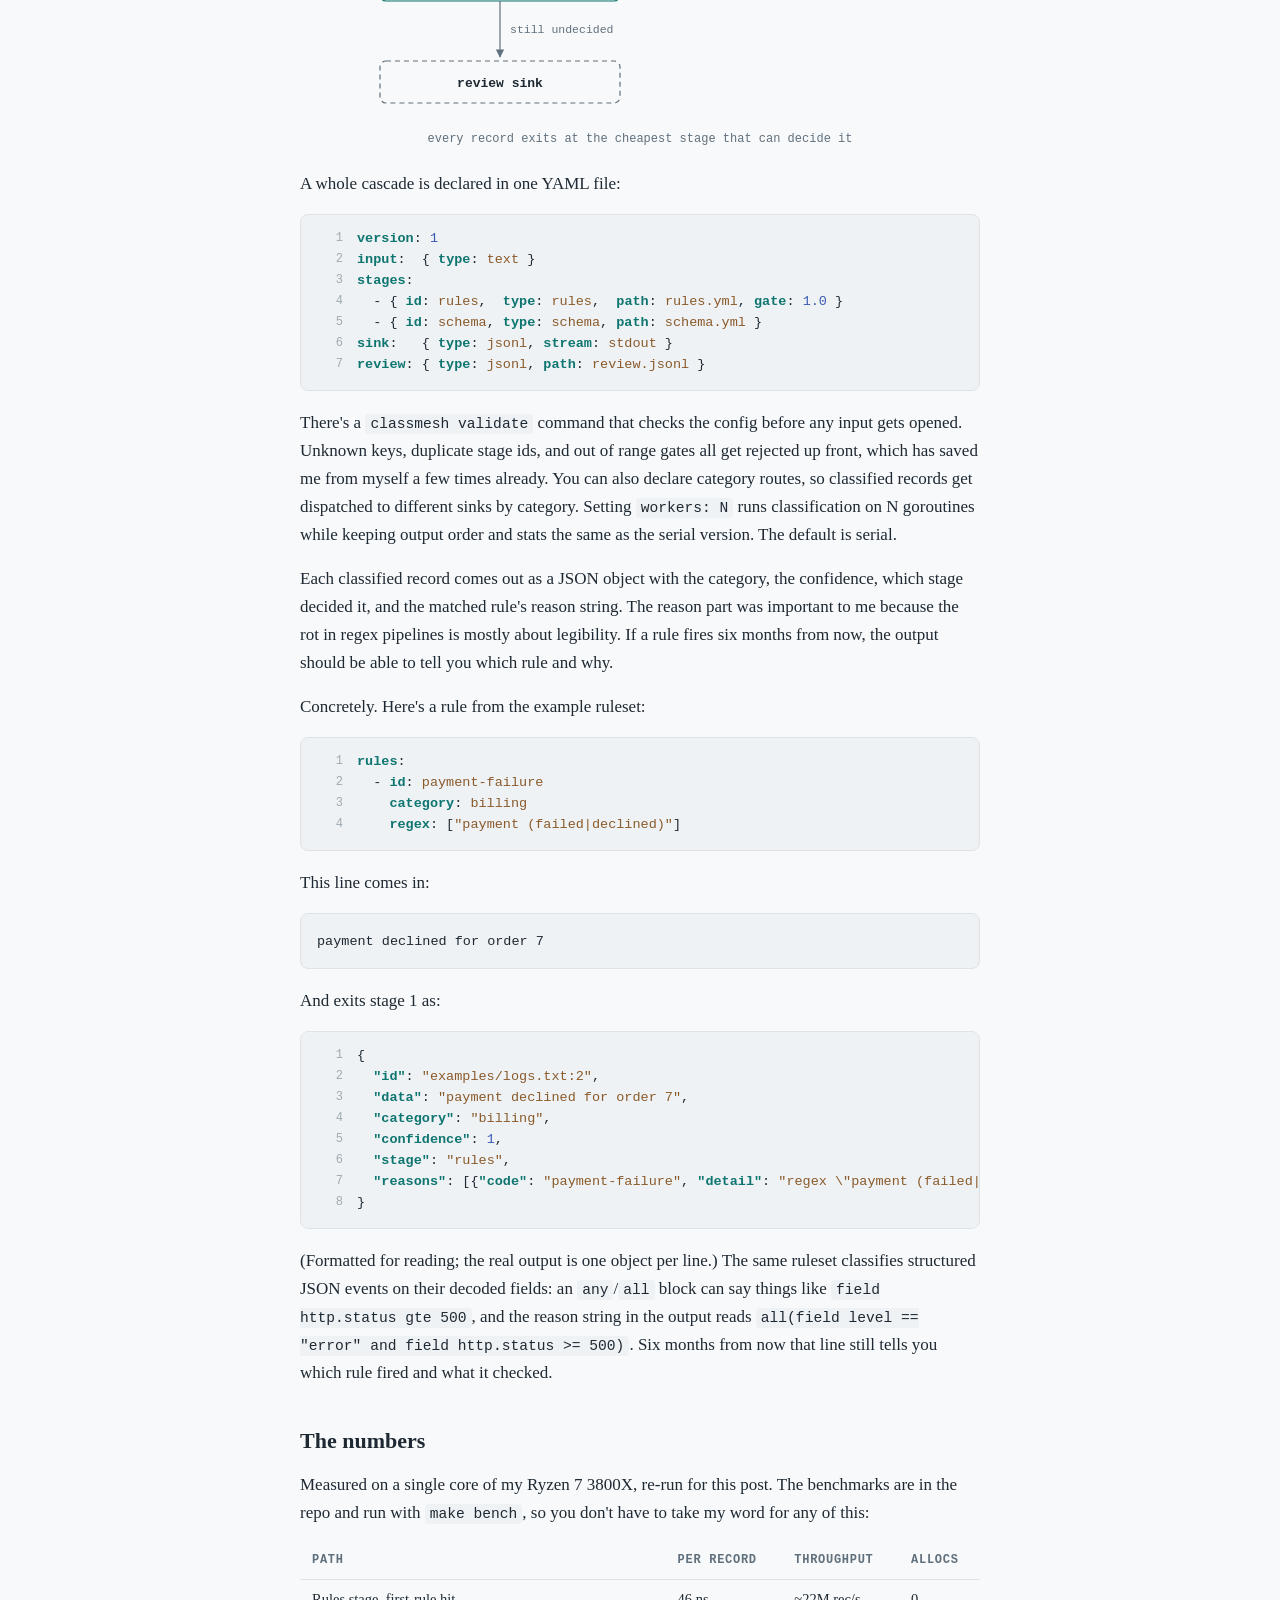
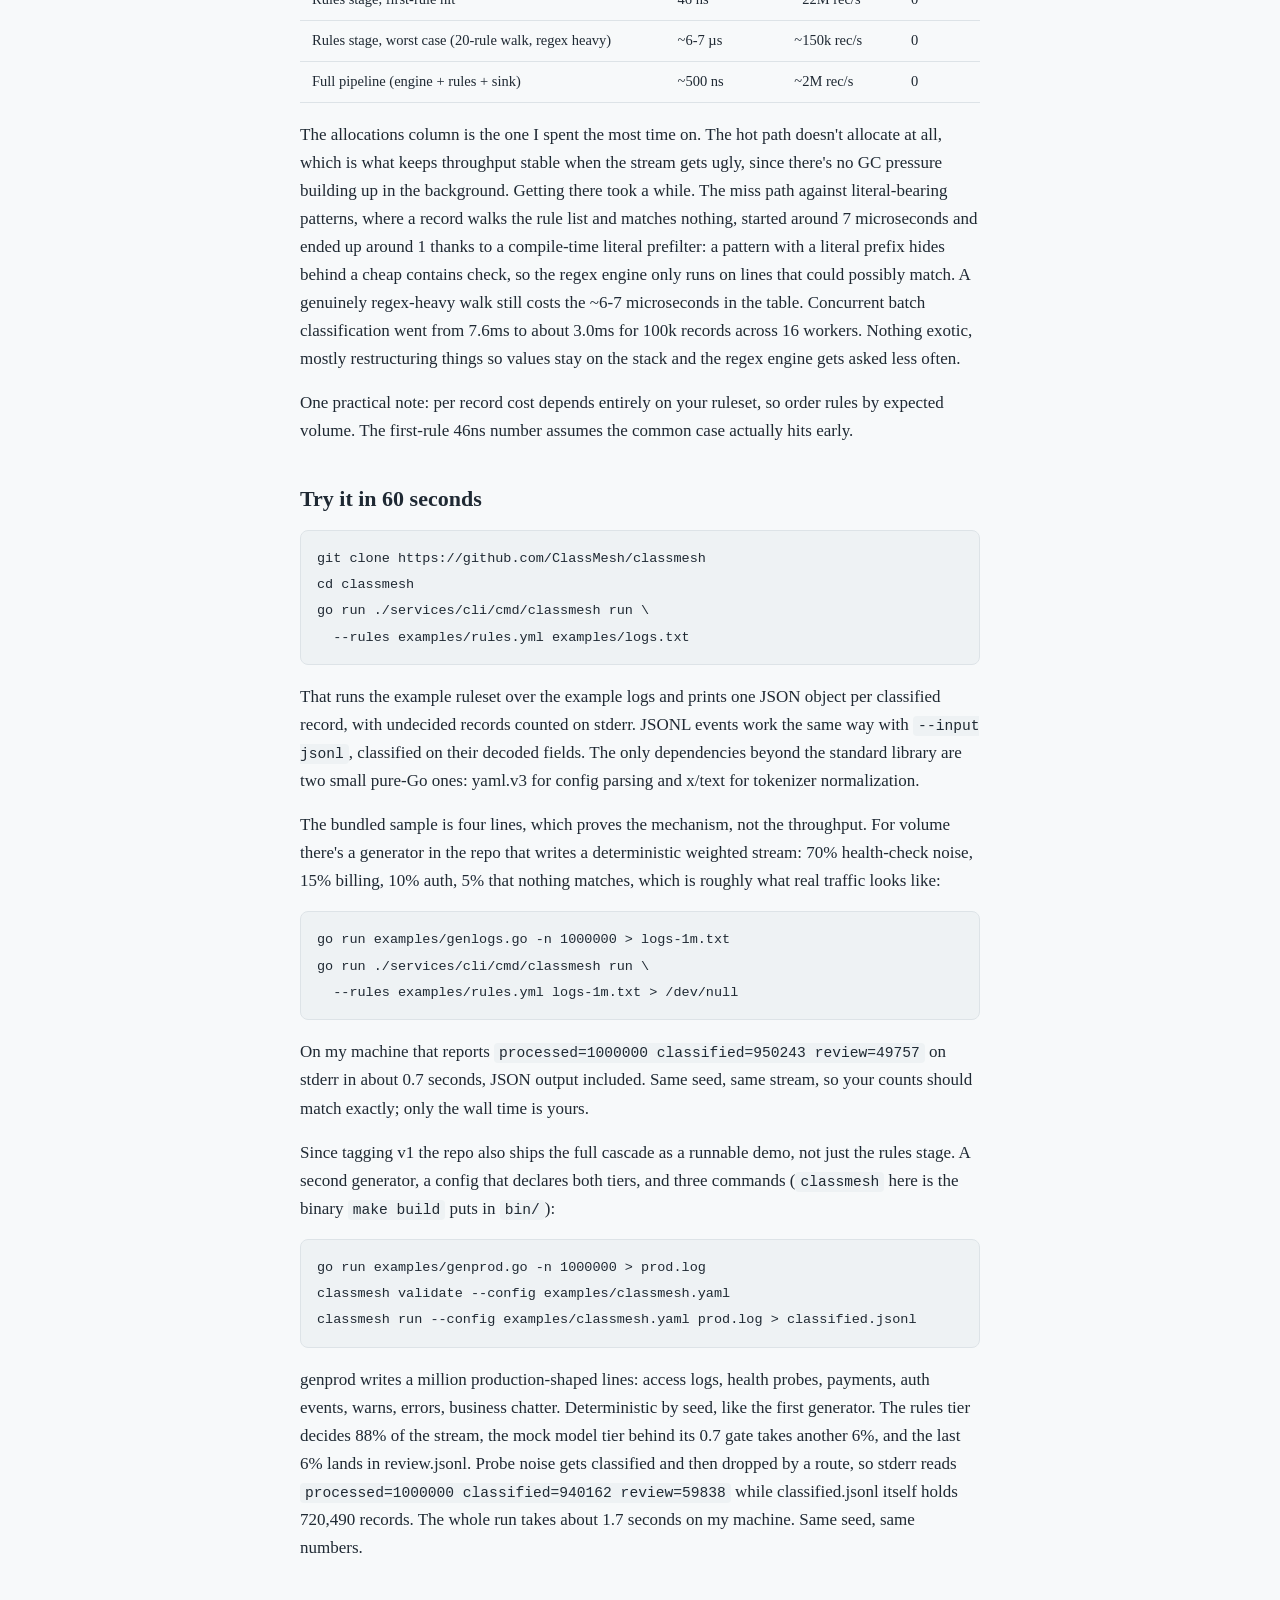
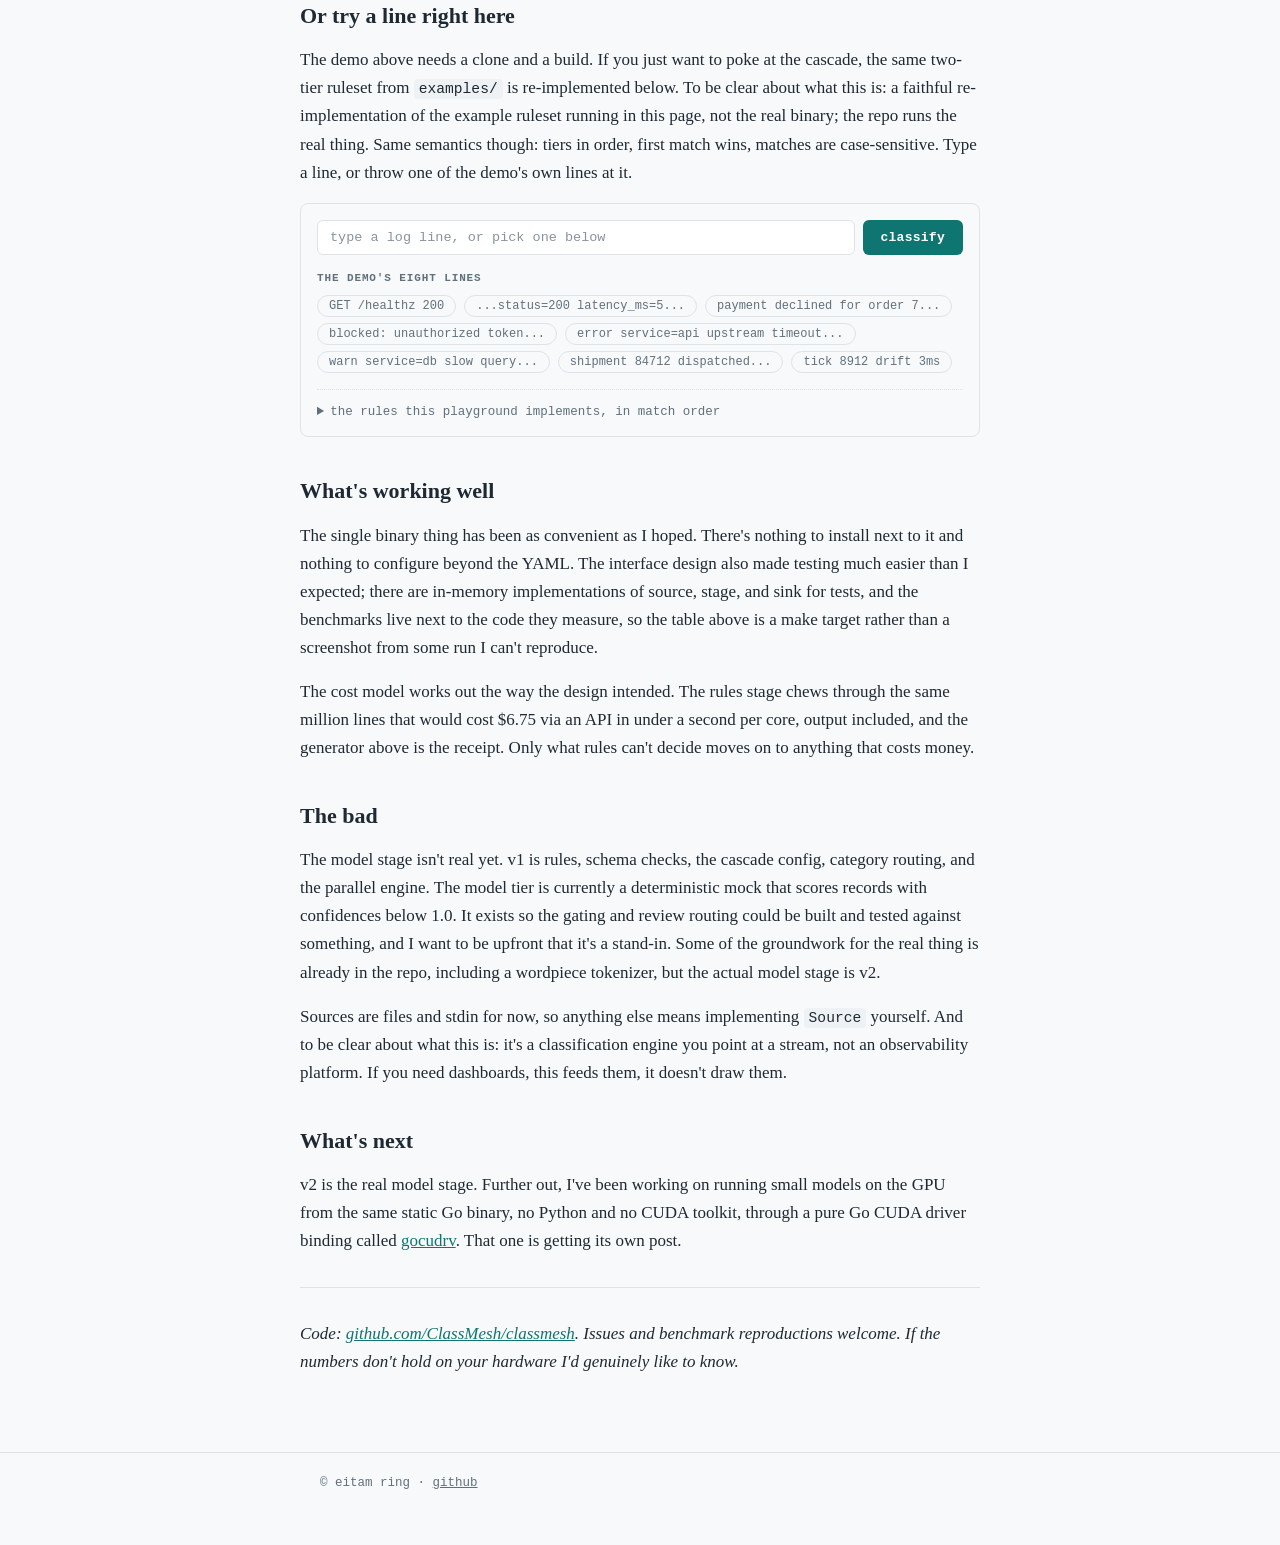
==== commit 389411c1: "publish" ====
--- a/posts/classmesh-v1.html
+++ b/posts/classmesh-v1.html
@@ -6,6 +6,19 @@
 <title>ClassMesh v1: classifying a million log lines for the price of electricity</title>
 <meta property="article:published_time" content="2026-07-09">
 <meta name="description" content="A confidence-gated classification cascade in Go. Deterministic rules first, models next, expensive calls only for what's left. Zero allocations on the hot path.">
+<link rel="canonical" href="https://eitamring.github.io/posts/classmesh-v1.html">
+<meta property="og:type" content="article">
+<meta property="og:site_name" content="eitam ring">
+<meta property="og:title" content="ClassMesh v1: classifying a million log lines for the price of electricity">
+<meta property="og:description" content="A confidence-gated classification cascade in Go. Deterministic rules first, models next, expensive calls only for what's left. Zero allocations on the hot path.">
+<meta property="og:url" content="https://eitamring.github.io/posts/classmesh-v1.html">
+<meta property="og:image" content="https://eitamring.github.io/assets/og-classmesh-v1.png">
+<meta property="og:image:width" content="1200">
+<meta property="og:image:height" content="630">
+<meta name="twitter:card" content="summary_large_image">
+<meta name="twitter:title" content="ClassMesh v1: classifying a million log lines for the price of electricity">
+<meta name="twitter:description" content="A confidence-gated classification cascade in Go. Deterministic rules first, models next, expensive calls only for what's left. Zero allocations on the hot path.">
+<meta name="twitter:image" content="https://eitamring.github.io/assets/og-classmesh-v1.png">
 <link rel="stylesheet" href="/css/style.css">
 <link rel="icon" type="image/svg+xml" href="data:image/svg+xml,%3Csvg xmlns='http://www.w3.org/2000/svg' viewBox='0 0 64 64'%3E%3Ccircle cx='18' cy='12' r='7' fill='%230e7570'/%3E%3Ccircle cx='46' cy='12' r='7' fill='%230e7570'/%3E%3Cellipse cx='32' cy='38' rx='24' ry='22' fill='%230e7570'/%3E%3Ccircle cx='24' cy='32' r='7.5' fill='%23fff'/%3E%3Ccircle cx='40' cy='32' r='7.5' fill='%23fff'/%3E%3Ccircle cx='26' cy='33' r='3' fill='%231f2933'/%3E%3Ccircle cx='38' cy='33' r='3' fill='%231f2933'/%3E%3Cellipse cx='32' cy='43' rx='6' ry='4.5' fill='%23d7ebe9'/%3E%3Ccircle cx='32' cy='40.5' r='1.8' fill='%231f2933'/%3E%3Crect x='28.6' y='45' width='3.2' height='4.5' rx='1' fill='%23fff'/%3E%3Crect x='32.2' y='45' width='3.2' height='4.5' rx='1' fill='%23fff'/%3E%3C/svg%3E">
 </head>
@@ -31,7 +44,7 @@
       </svg>
       <div>
         <div class="name"><a href="/">eitam ring</a></div>
-        <div class="tagline">systems notes — Go, GPUs, and pipelines that don't allocate</div>
+        <div class="tagline">systems notes - Go, GPUs, and pipelines that don't allocate</div>
       </div>
     </div>
     <nav>
--- a/css/style.css
+++ b/css/style.css
@@ -1,7 +1,5 @@
-/* eitamring.github.io — one stylesheet, no build step.
-   Palette: cool architectural off-white + slate text + teal accent.
-   2026 direction: soft cold white (not cream, not dark), single accent.
-   Contrast checked: text 13.9:1, accent on paper 5.6:1 (WCAG AA+). */
+/* eitamring.github.io - one stylesheet, no build step.
+   Cool off-white paper, slate text, single teal accent. */
 
 :root{
   --paper:#f7f9fa;       /* cool off-white, architectural */
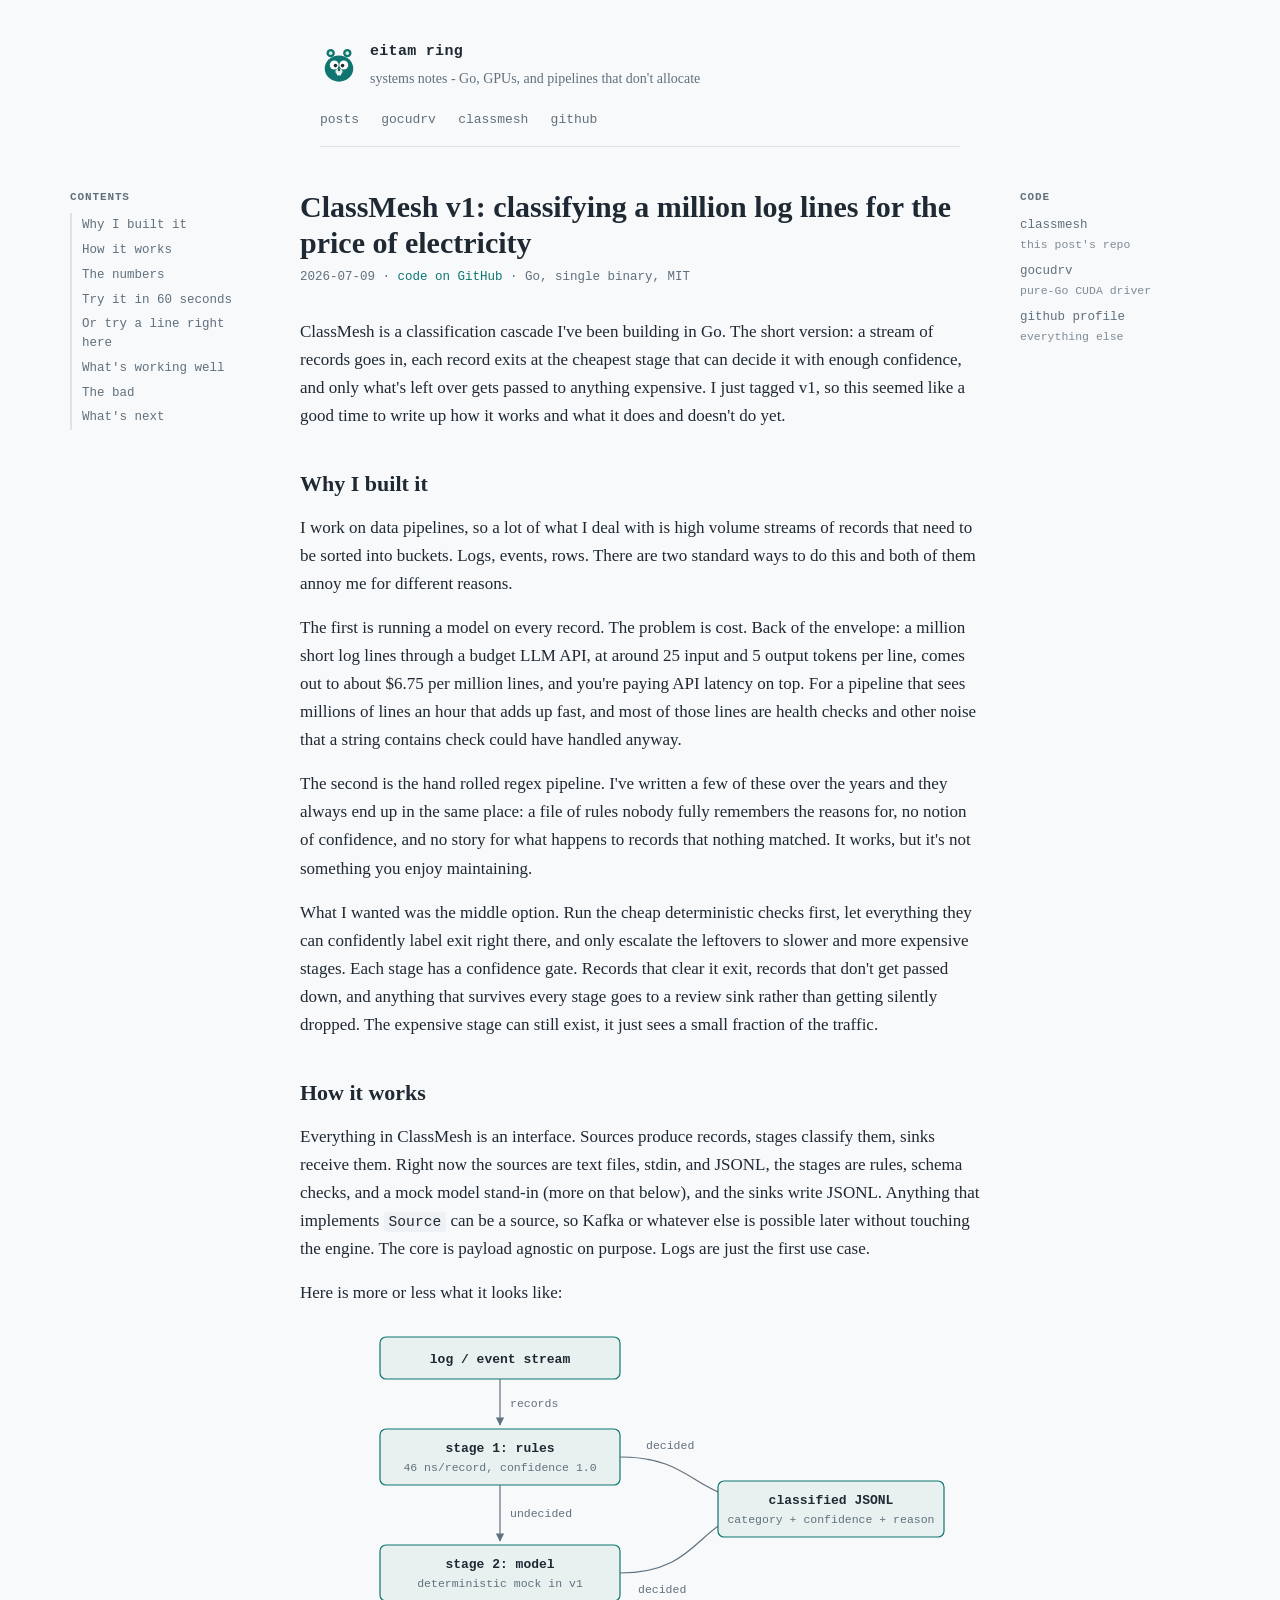
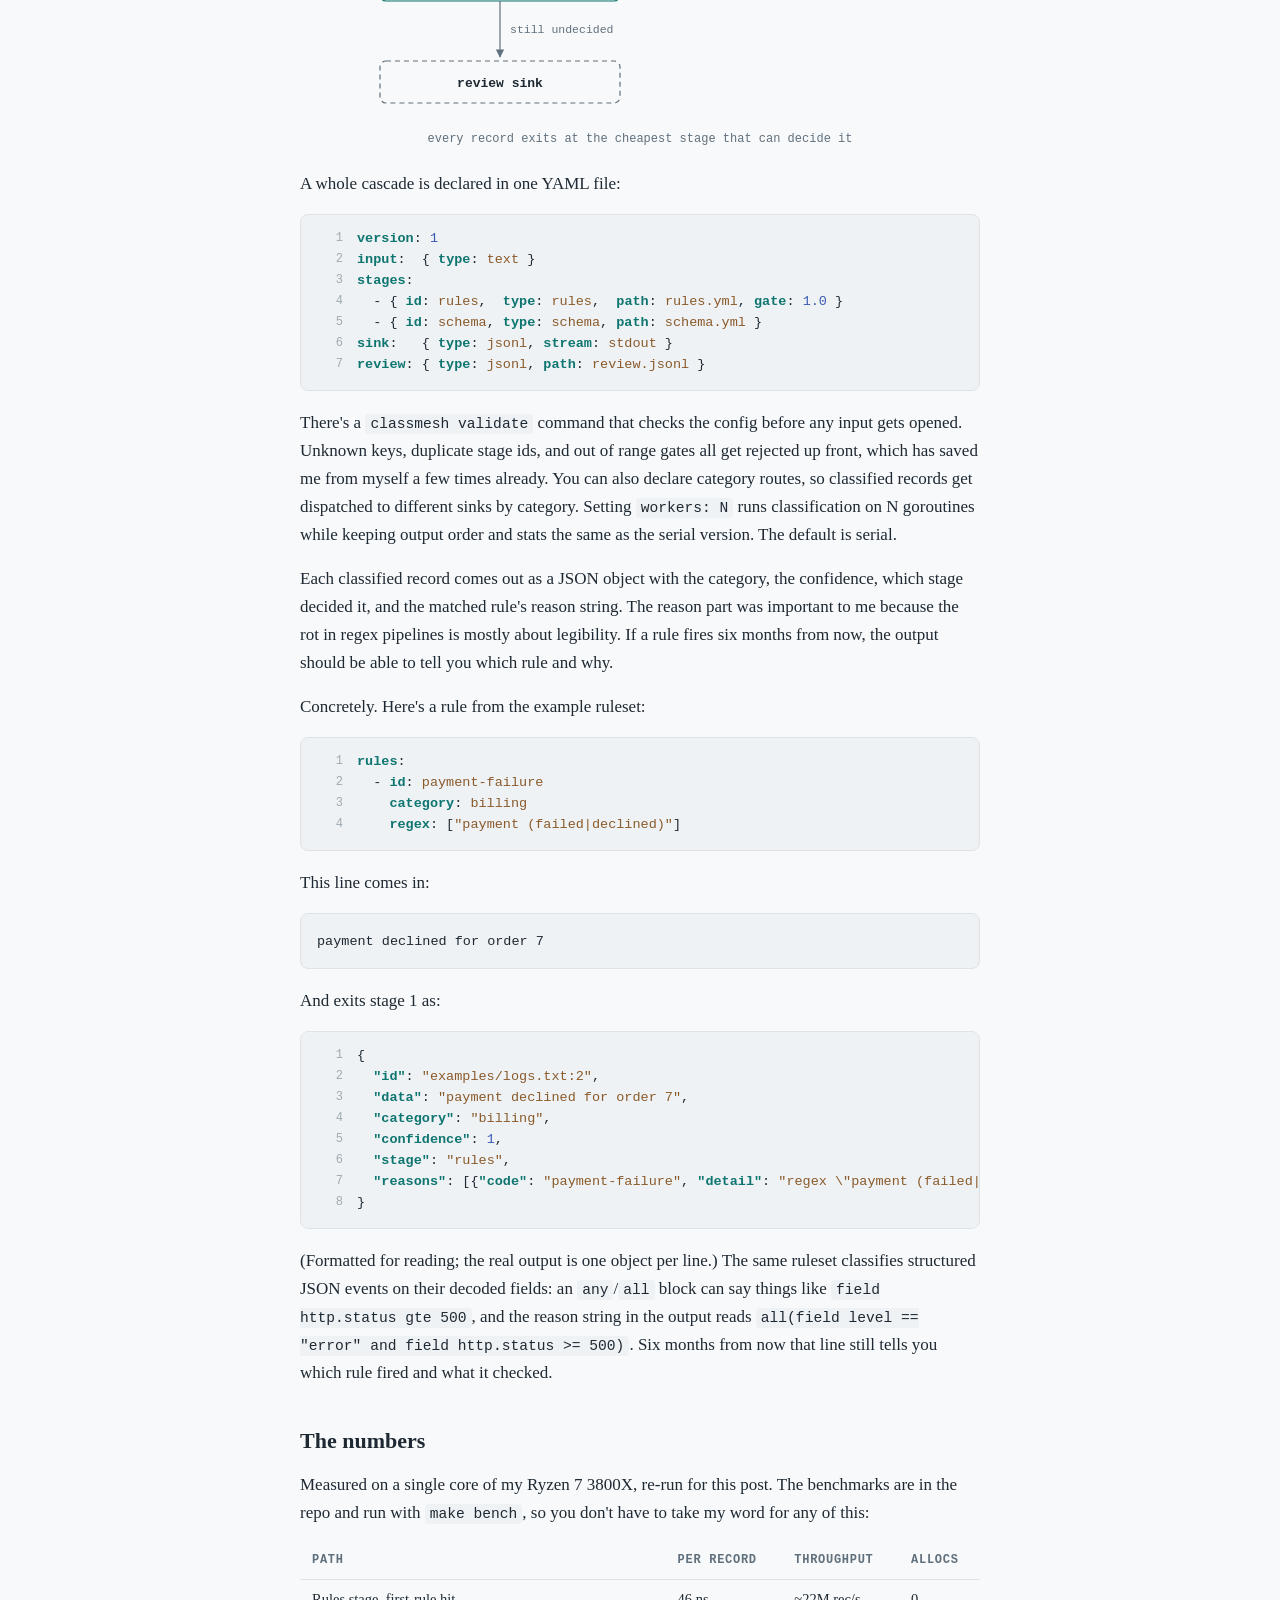
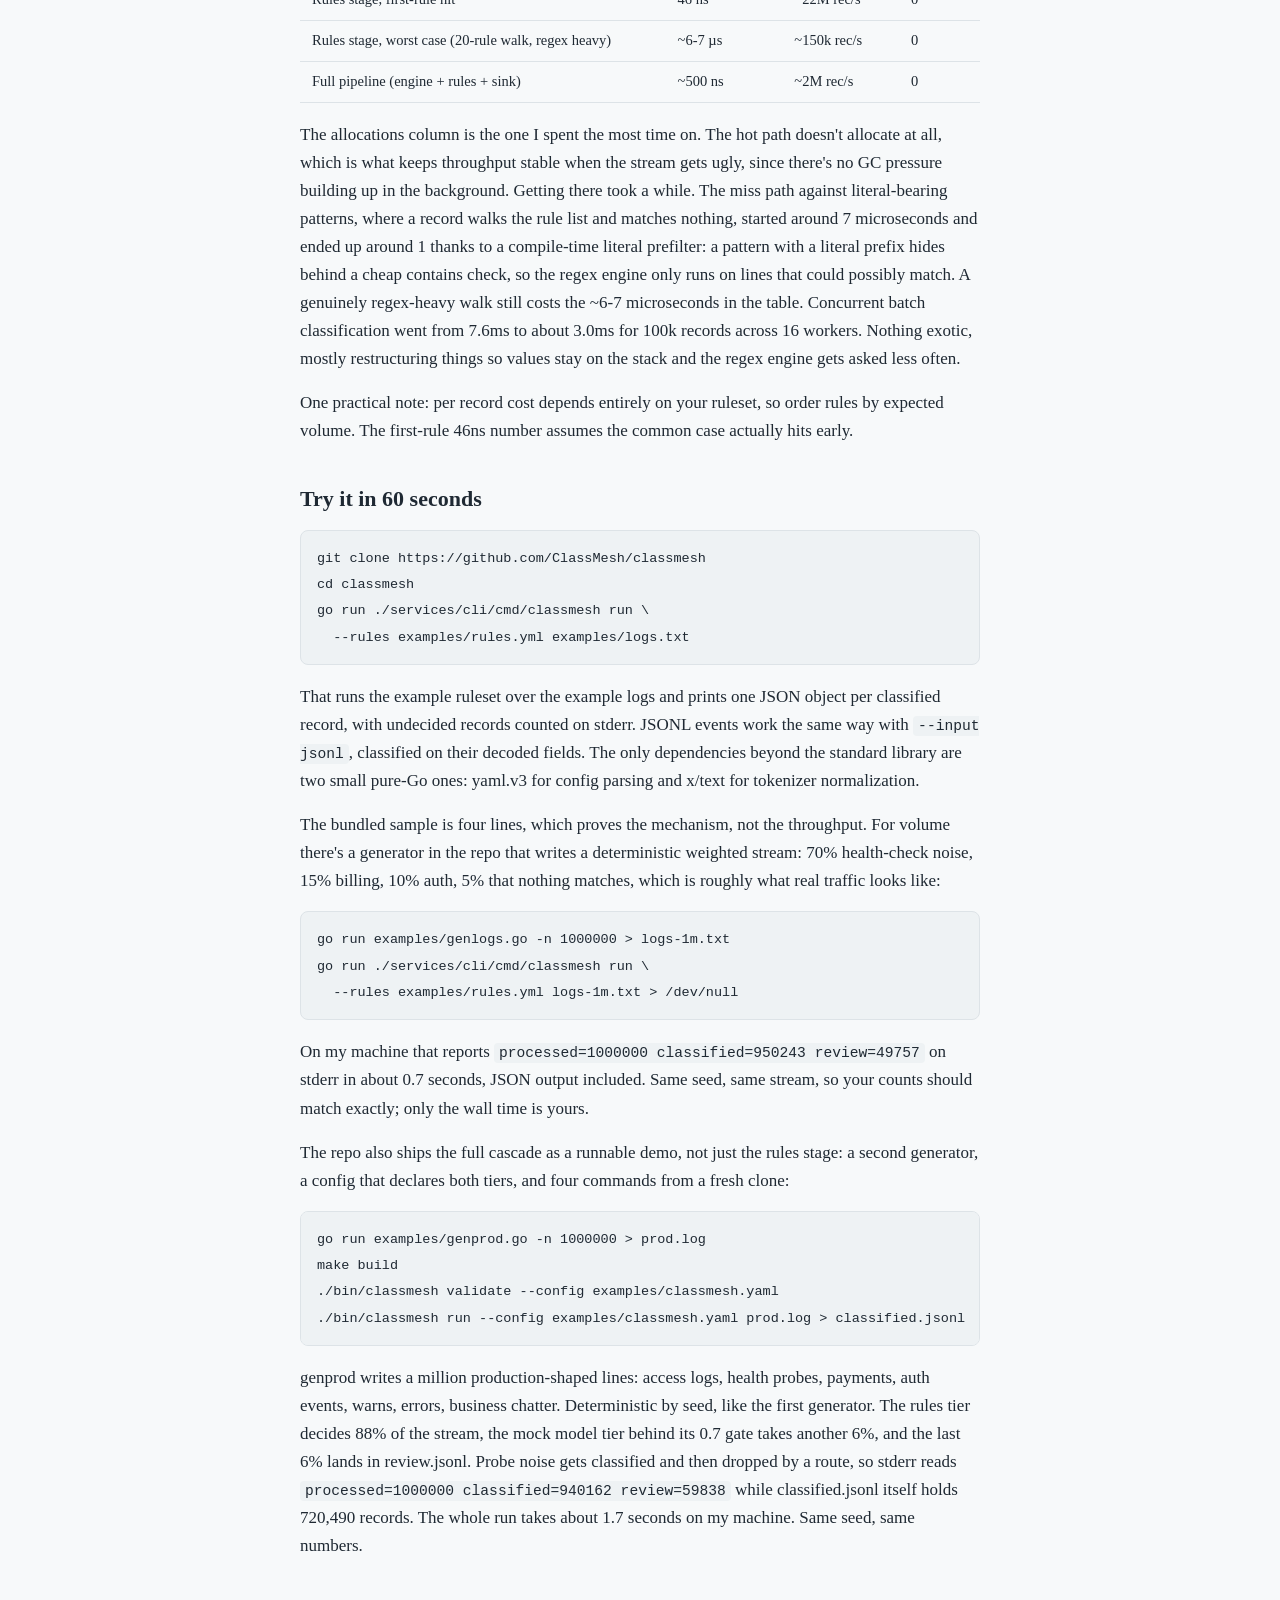
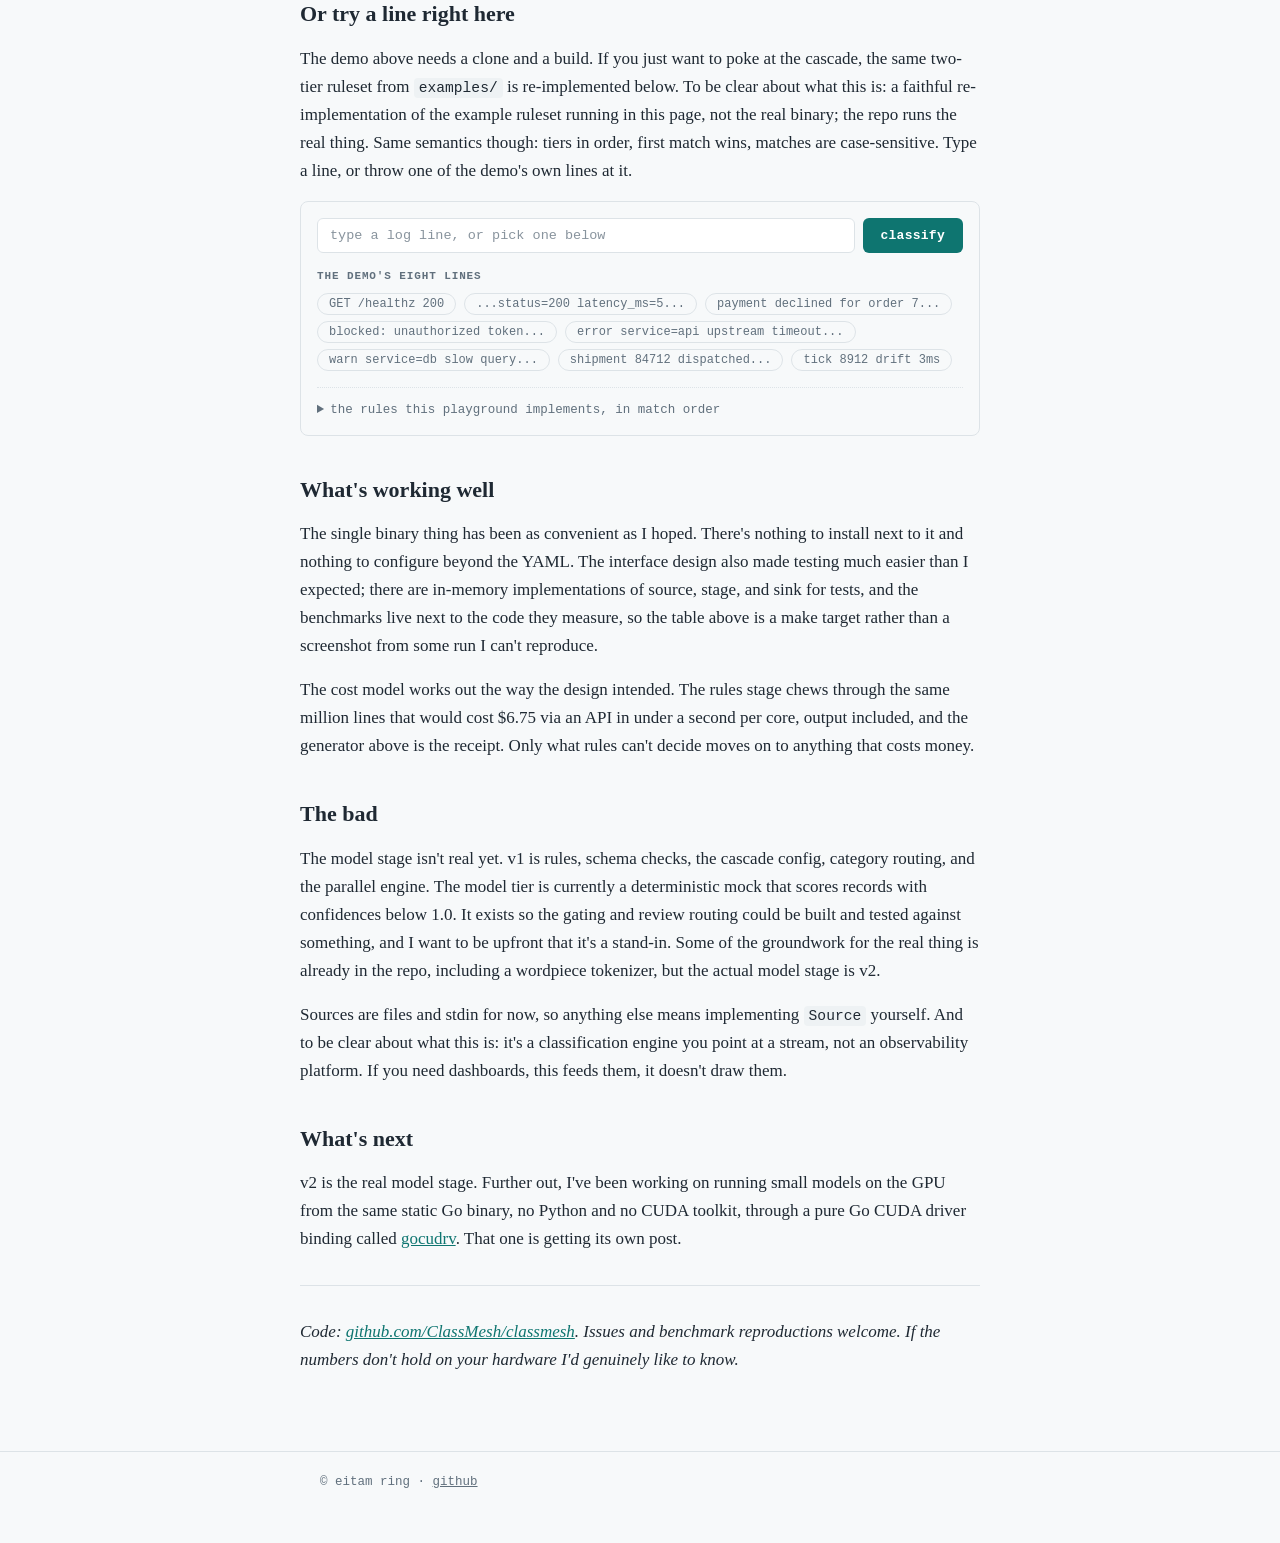
==== commit 729e9c05: "publish" ====
--- a/posts/classmesh-v1.html
+++ b/posts/classmesh-v1.html
@@ -7,6 +7,7 @@
 <meta property="article:published_time" content="2026-07-09">
 <meta name="description" content="A confidence-gated classification cascade in Go. Deterministic rules first, models next, expensive calls only for what's left. Zero allocations on the hot path.">
 <link rel="canonical" href="https://eitamring.github.io/posts/classmesh-v1.html">
+<link rel="alternate" type="application/atom+xml" title="eitam ring - systems notes" href="/feed.xml">
 <meta property="og:type" content="article">
 <meta property="og:site_name" content="eitam ring">
 <meta property="og:title" content="ClassMesh v1: classifying a million log lines for the price of electricity">
@@ -288,14 +289,14 @@
       Same seed, same stream, so your counts should match exactly; only the
       wall time is yours.</p>
 
-      <p>Since tagging v1 the repo also ships the full cascade as a runnable
-      demo, not just the rules stage. A second generator, a config that
-      declares both tiers, and three commands (<code>classmesh</code> here is
-      the binary <code>make build</code> puts in <code>bin/</code>):</p>
+      <p>The repo also ships the full cascade as a runnable demo, not just the
+      rules stage: a second generator, a config that declares both tiers, and
+      four commands from a fresh clone:</p>
 
       <pre><code>go run examples/genprod.go -n 1000000 > prod.log
-classmesh validate --config examples/classmesh.yaml
-classmesh run --config examples/classmesh.yaml prod.log > classified.jsonl</code></pre>
+make build
+./bin/classmesh validate --config examples/classmesh.yaml
+./bin/classmesh run --config examples/classmesh.yaml prod.log > classified.jsonl</code></pre>
 
       <p>genprod writes a million production-shaped lines: access logs, health
       probes, payments, auth events, warns, errors, business chatter.
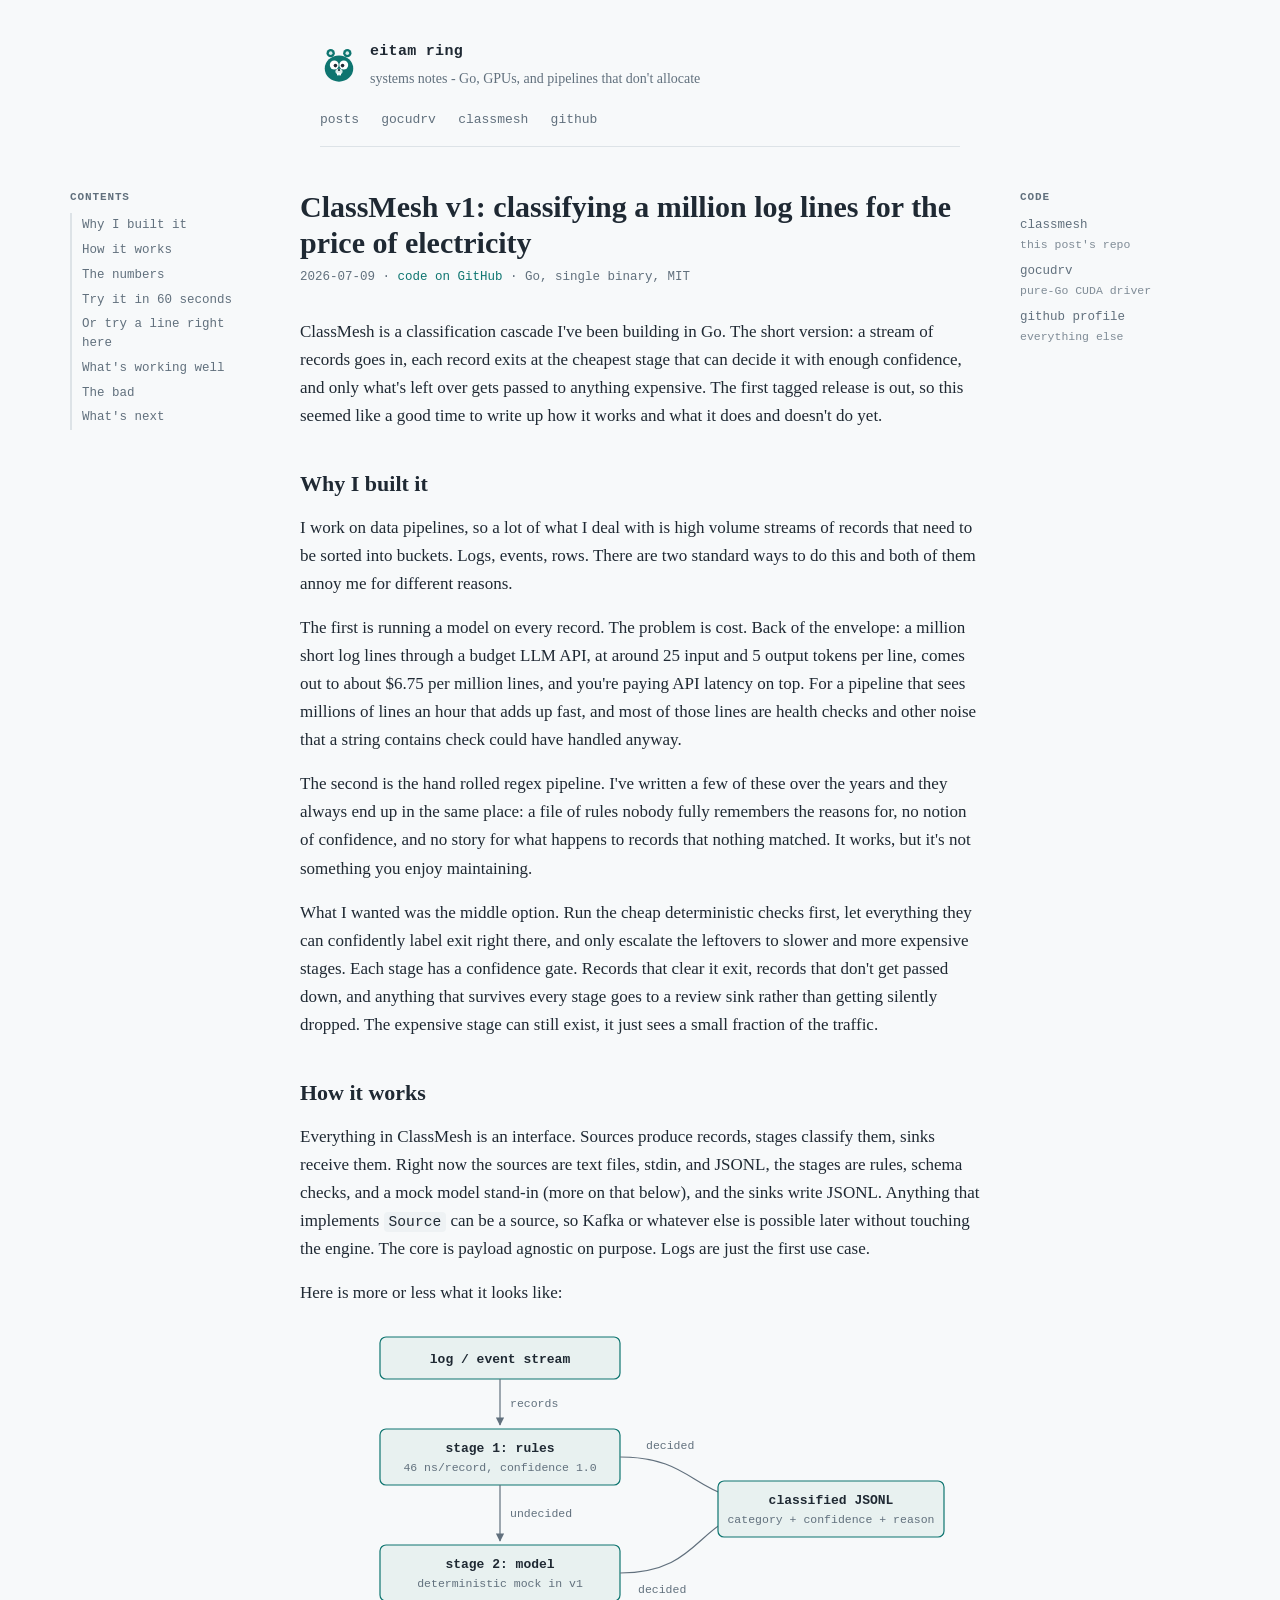
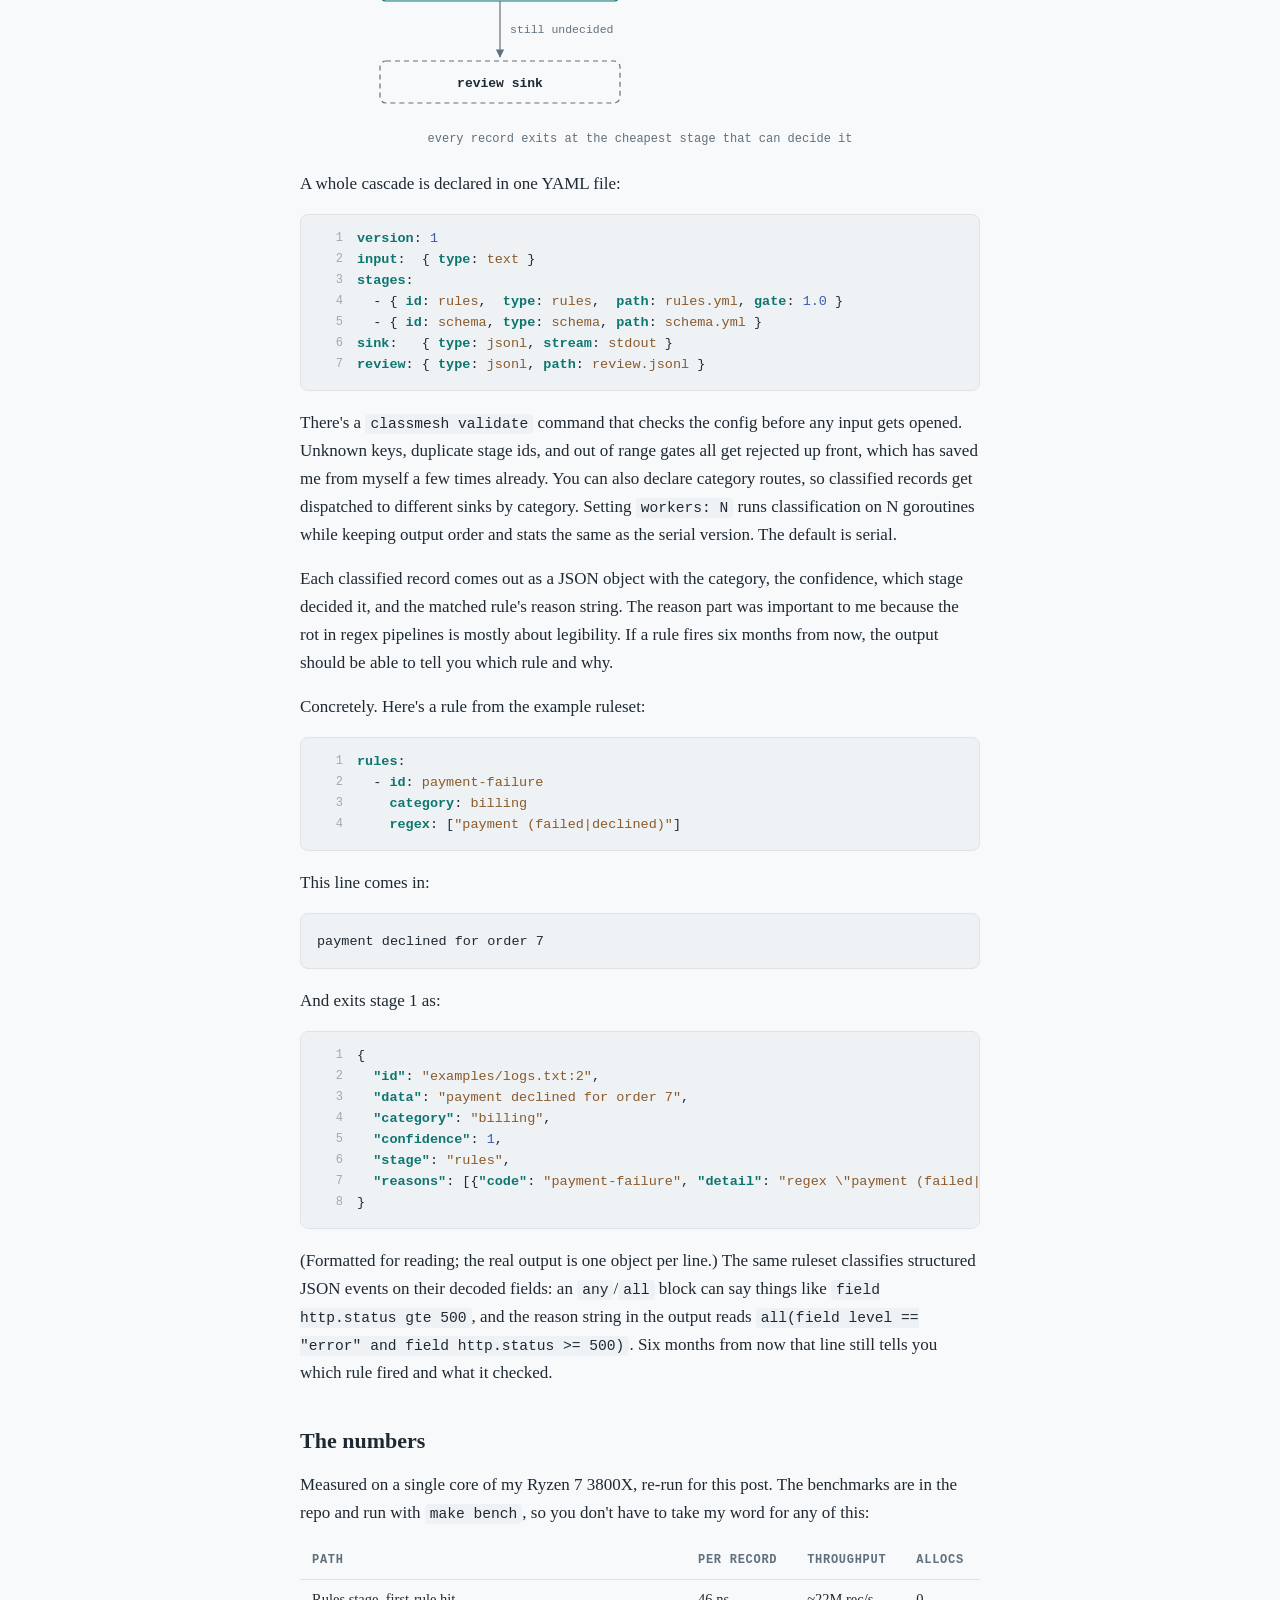
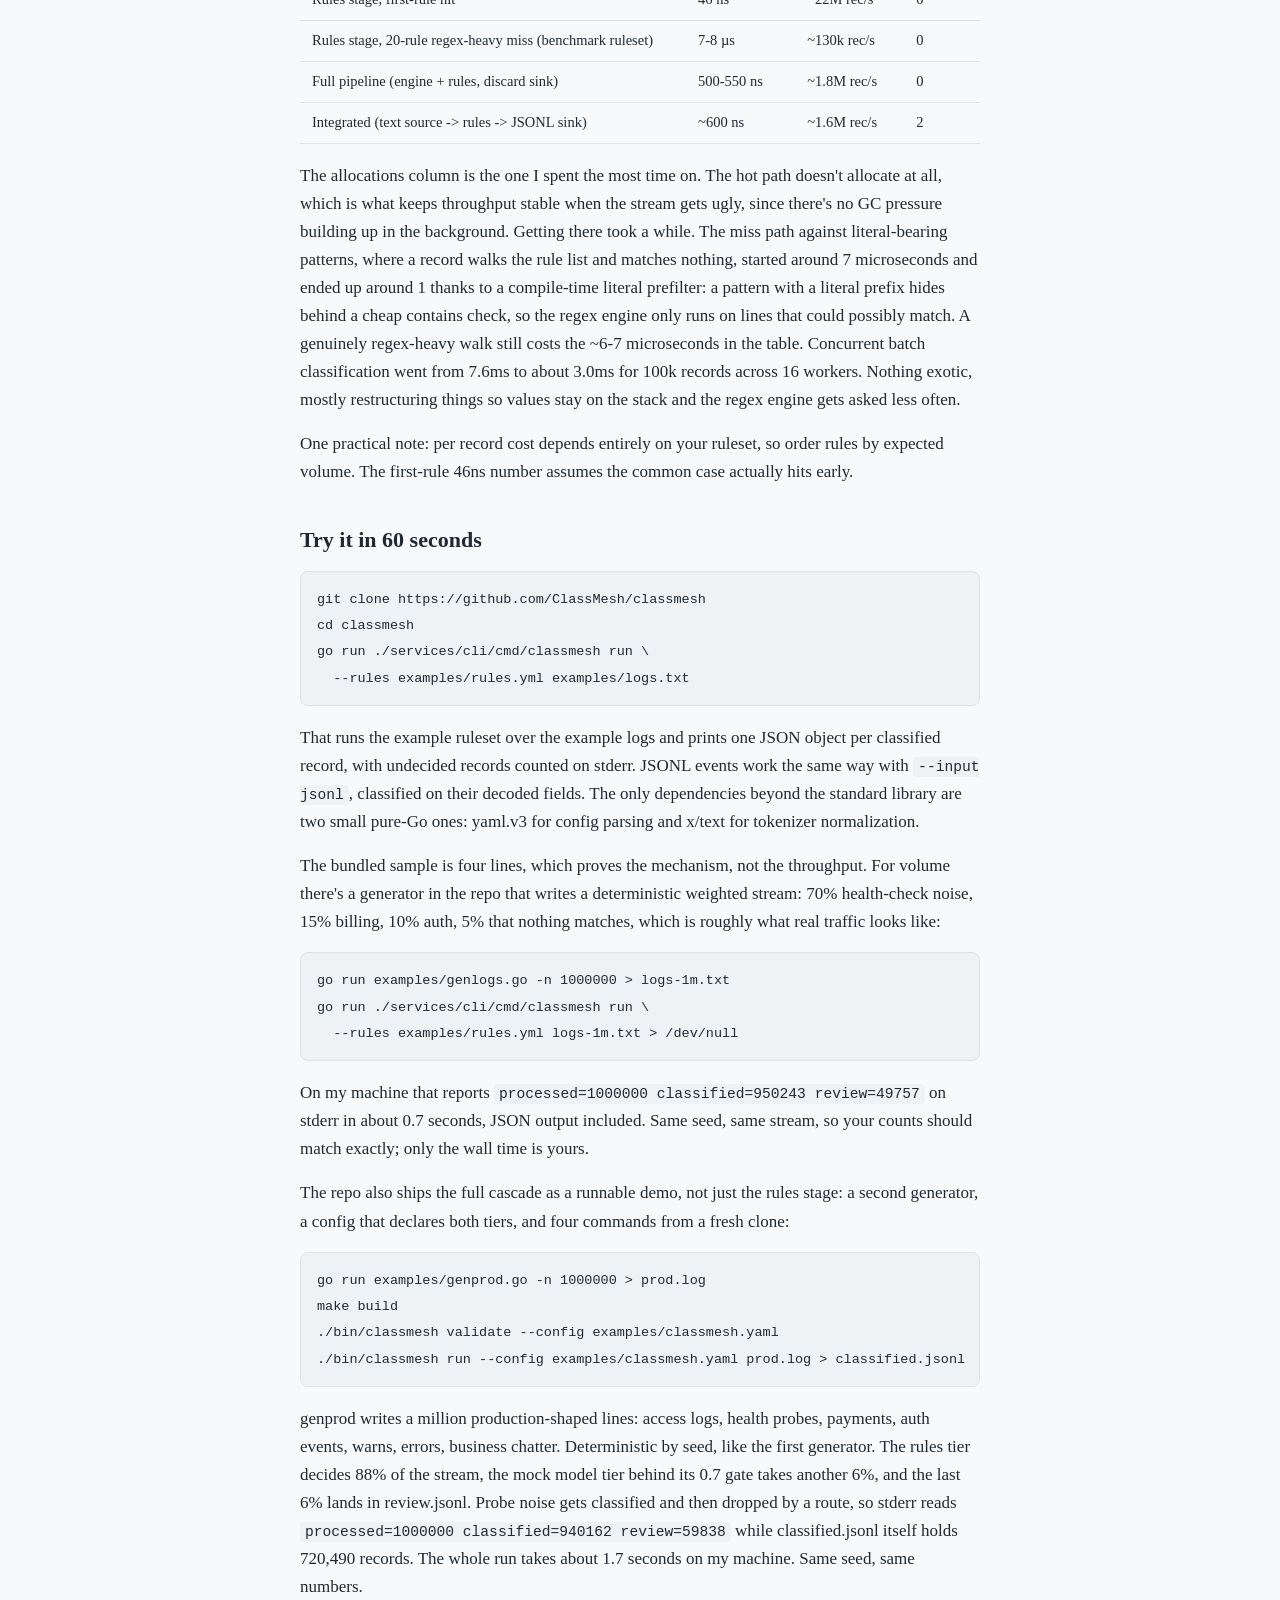
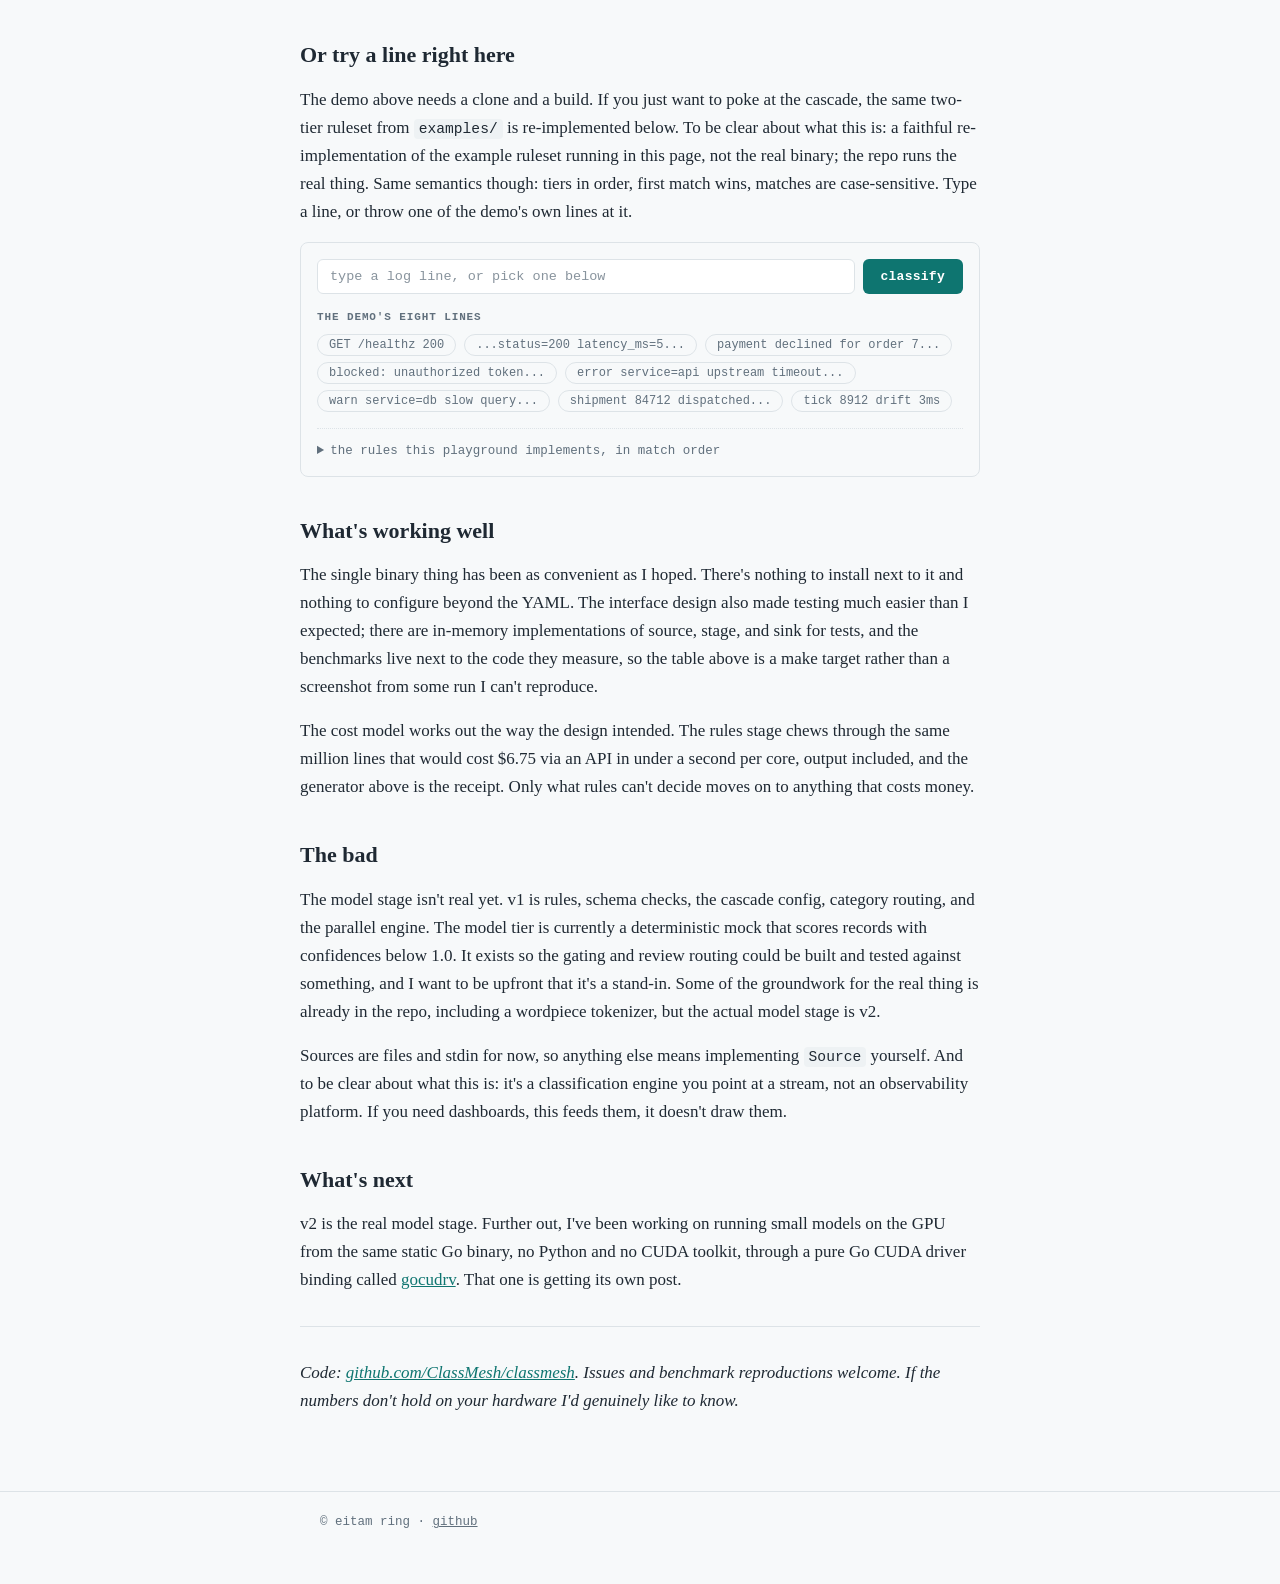
==== commit 7c3f07b0: "publish" ====
--- a/posts/classmesh-v1.html
+++ b/posts/classmesh-v1.html
@@ -79,8 +79,9 @@
       <p>ClassMesh is a classification cascade I've been building in Go. The short
       version: a stream of records goes in, each record exits at the cheapest stage
       that can decide it with enough confidence, and only what's left over gets
-      passed to anything expensive. I just tagged v1, so this seemed like a good
-      time to write up how it works and what it does and doesn't do yet.</p>
+      passed to anything expensive. The first tagged release is out, so this
+      seemed like a good time to write up how it works and what it does and
+      doesn't do yet.</p>
 
       <h2 id="why">Why I built it</h2>
 
@@ -238,8 +239,9 @@
       <table>
         <tr><th>Path</th><th>Per record</th><th>Throughput</th><th>Allocs</th></tr>
         <tr><td>Rules stage, first-rule hit</td><td>46 ns</td><td>~22M rec/s</td><td>0</td></tr>
-        <tr><td>Rules stage, worst case (20-rule walk, regex heavy)</td><td>~6-7 µs</td><td>~150k rec/s</td><td>0</td></tr>
-        <tr><td>Full pipeline (engine + rules + sink)</td><td>~500 ns</td><td>~2M rec/s</td><td>0</td></tr>
+        <tr><td>Rules stage, 20-rule regex-heavy miss (benchmark ruleset)</td><td>7-8 µs</td><td>~130k rec/s</td><td>0</td></tr>
+        <tr><td>Full pipeline (engine + rules, discard sink)</td><td>500-550 ns</td><td>~1.8M rec/s</td><td>0</td></tr>
+        <tr><td>Integrated (text source -> rules -> JSONL sink)</td><td>~600 ns</td><td>~1.6M rec/s</td><td>2</td></tr>
       </table>
 
       <p>The allocations column is the one I spent the most time on. The hot path
